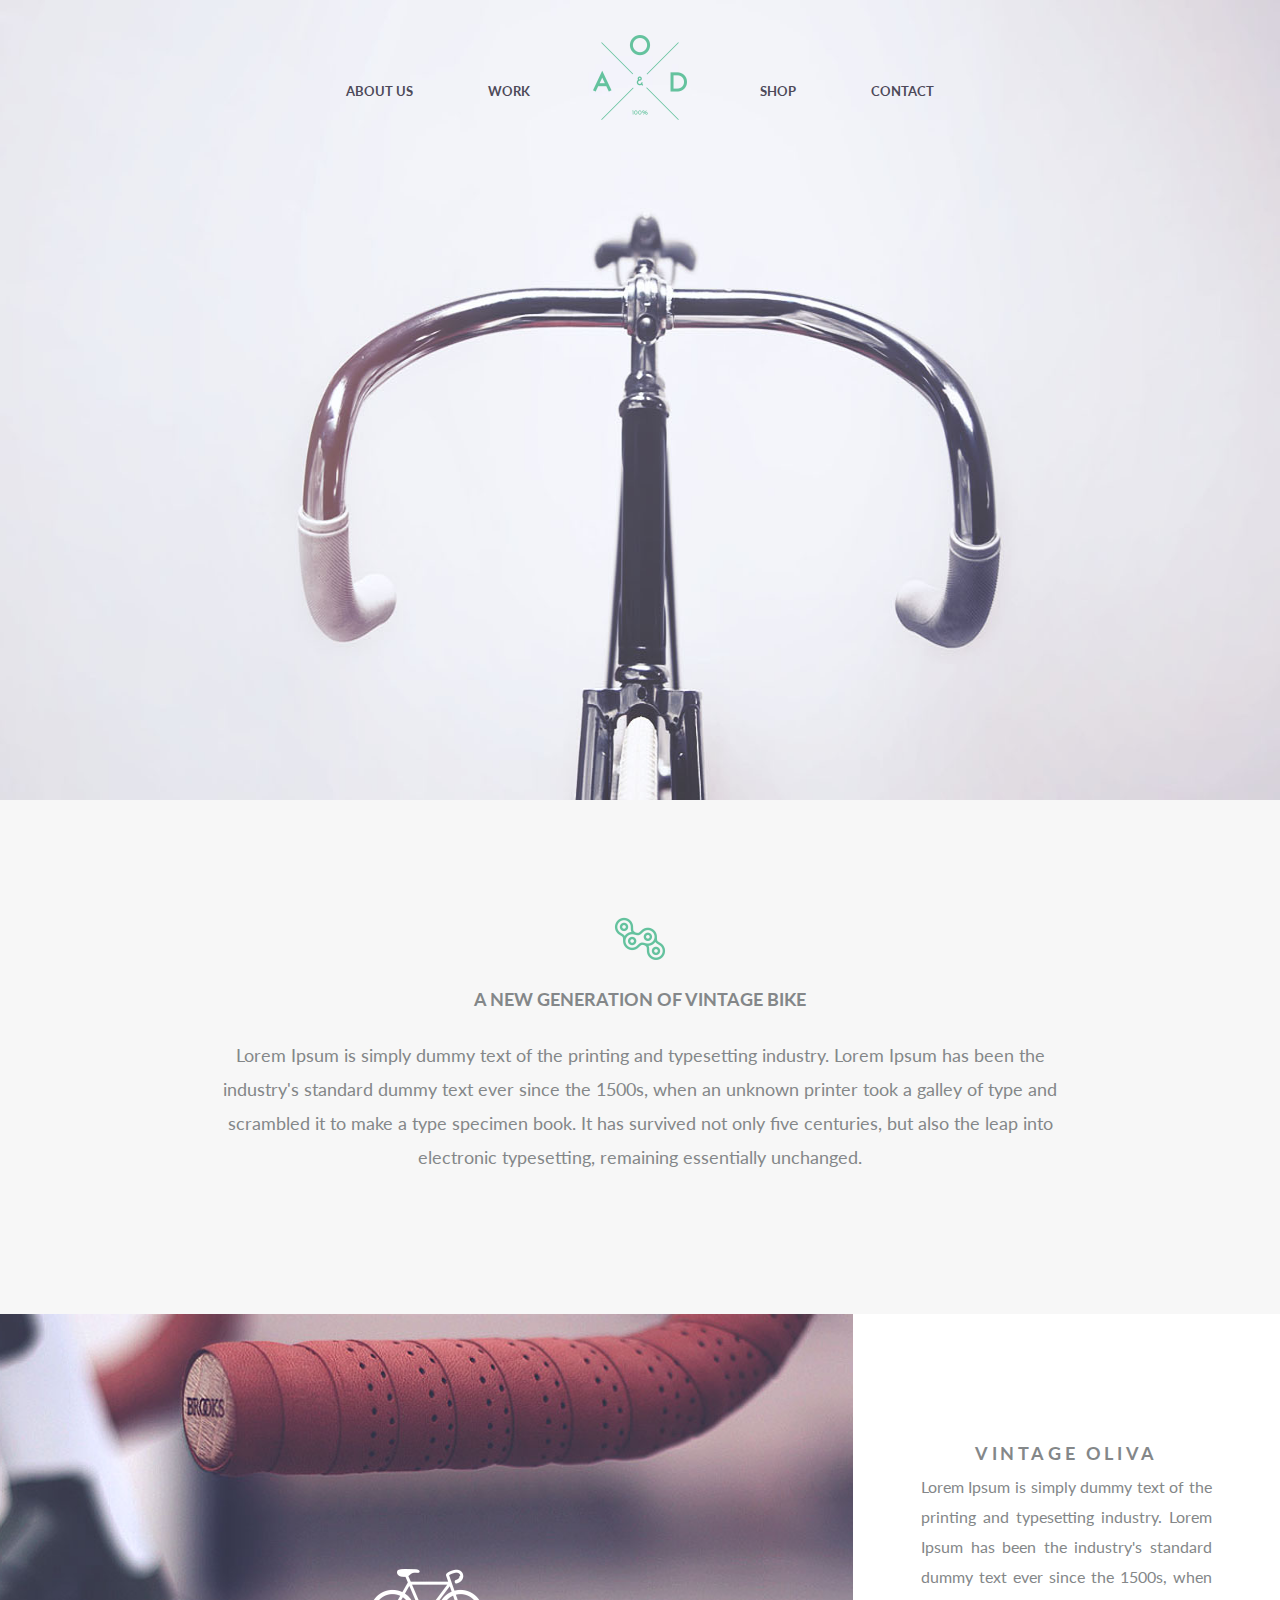
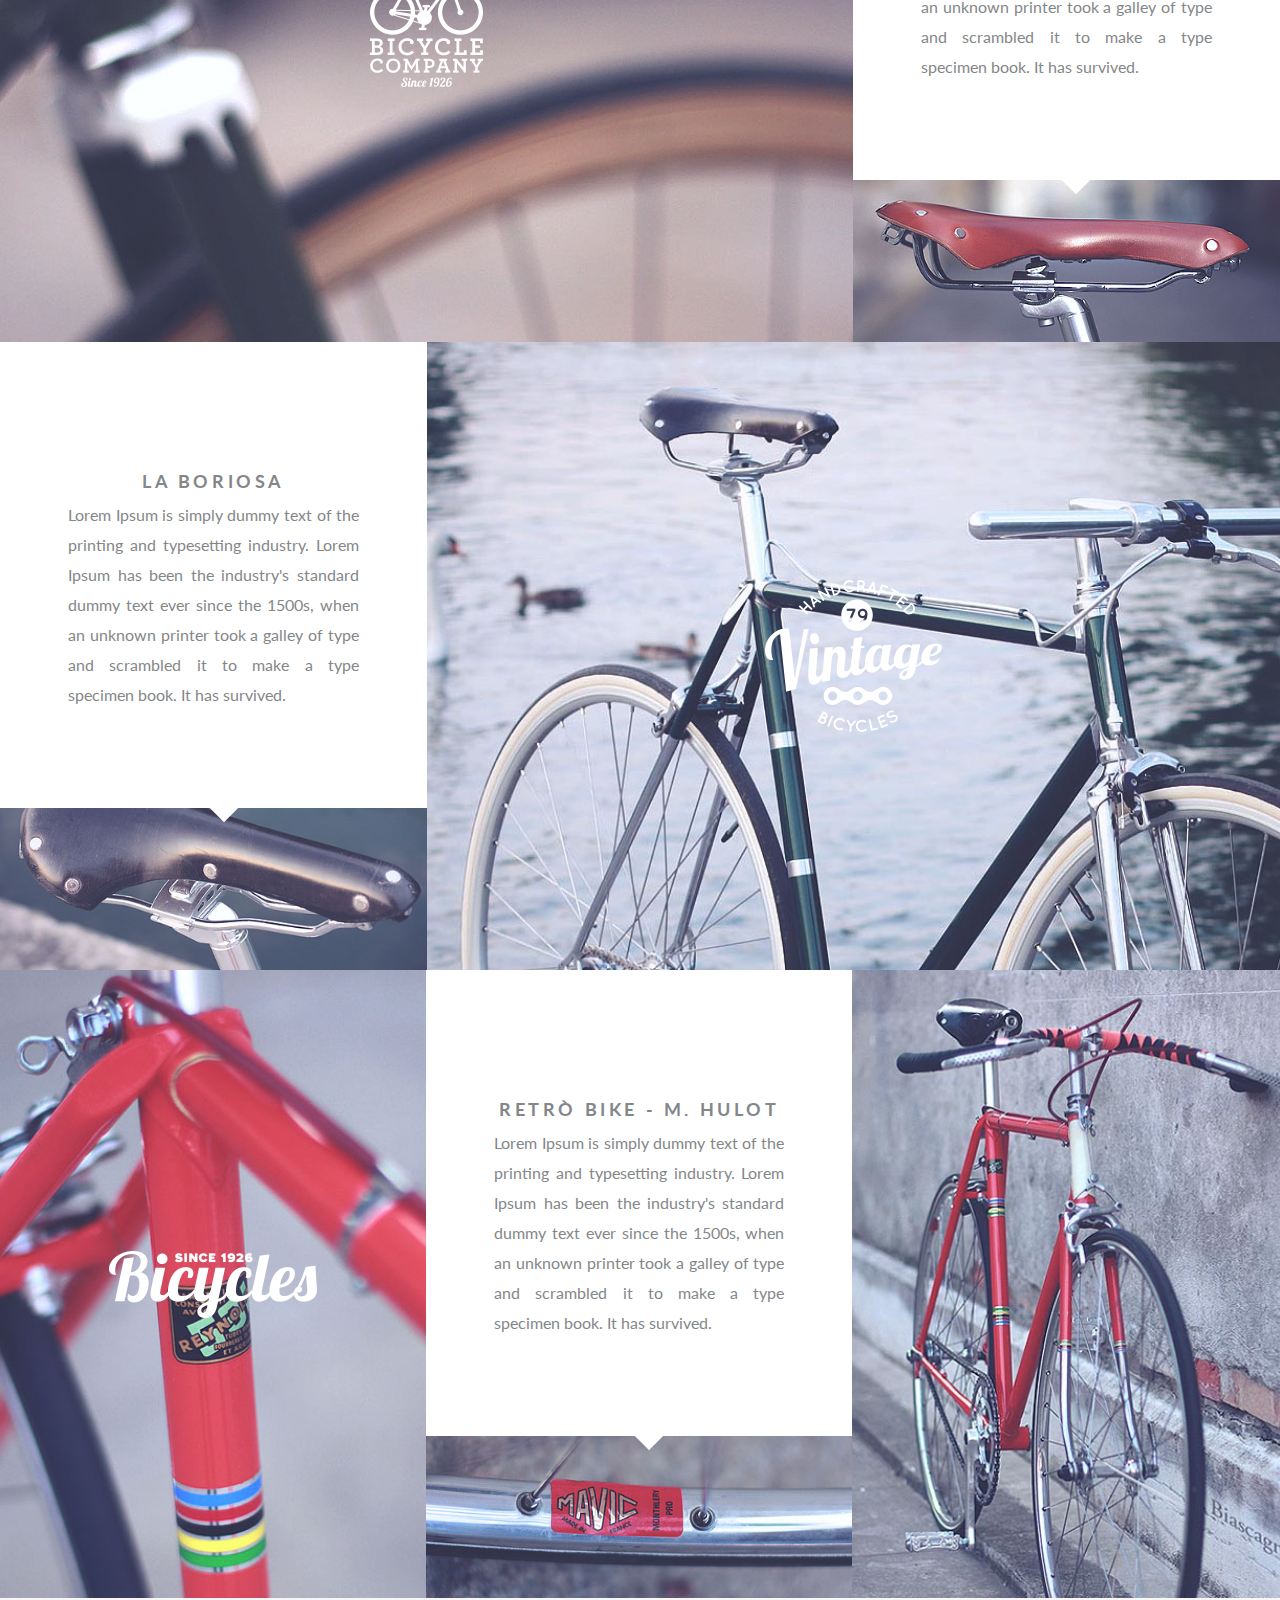
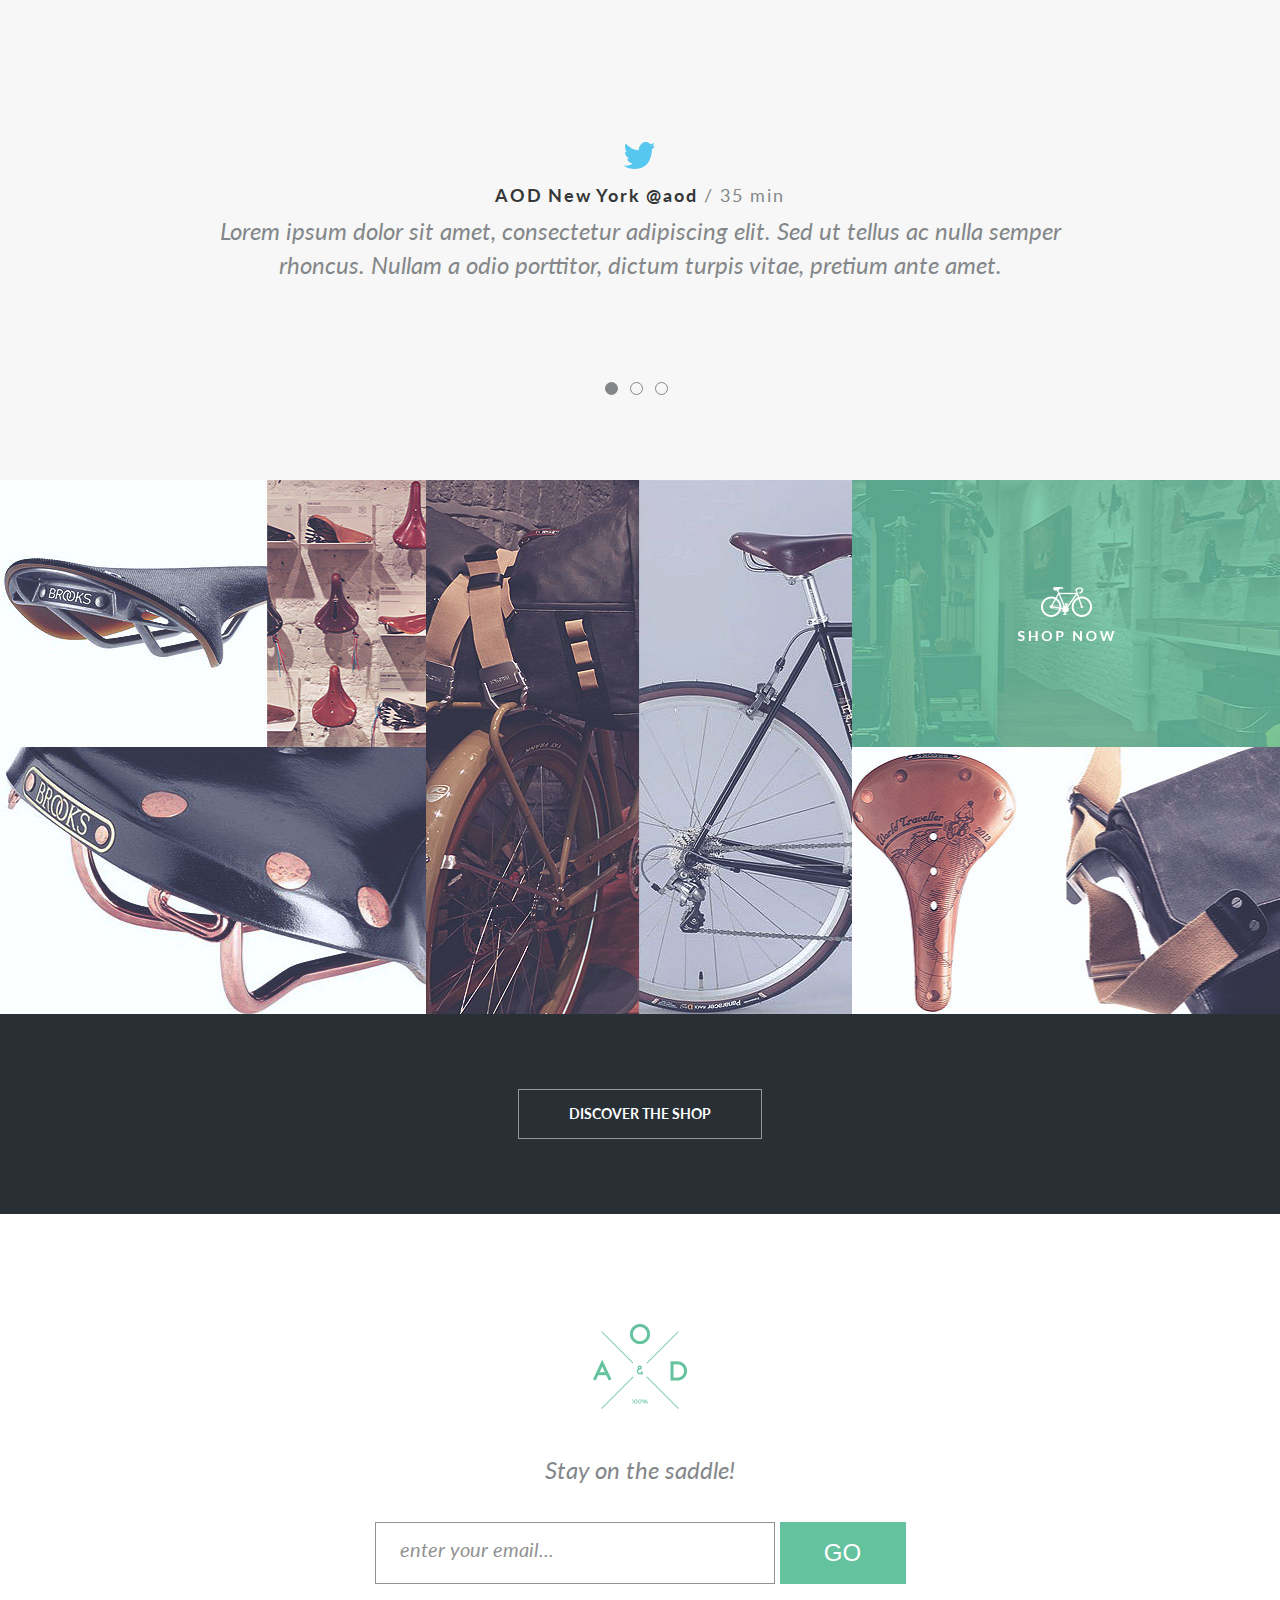
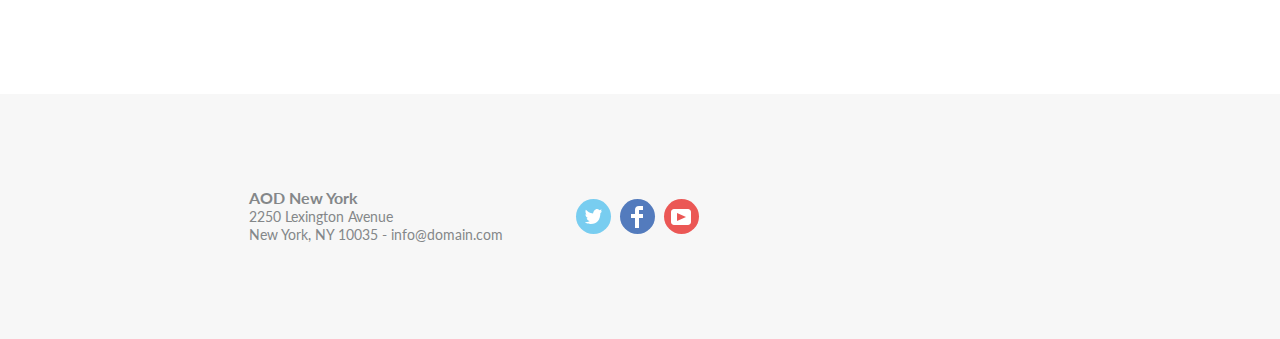
==== index.html @ 8232bae0 "Файлы для сайта" ====
<!DOCTYPE html>
<html lang="ru">
<head>
    <meta charset="UTF-8">
    <title>Bicycle</title>
    <link href="https://fonts.googleapis.com/css?family=Lato:400,400i,700" rel="stylesheet">
    <link href="css/normalize.min.css" rel="stylesheet">
    <link href="css/style.css" rel="stylesheet">
</head>
<body>
   <div class="container">
       <header class="main-header">
           <a class="main-logo">
               <img src="img/logo.png" width="94" height="85" alt="Логотип">
           </a>
           
           <nav class="menu">
               <ul class="main-menu">
                   <li><a href="#">About us</a></li>
                   <li><a href="#">Work</a></li>
                   <li><a href="#">Shop</a></li>
                   <li><a href="hotels.html">Contact</a></li>
               </ul>
           </nav>
       </header>
       
       <main>
           <h1 class="visually-hidden">Велосипеды</h1>
          
           <section class="teaser">
               <h2 class="teaser-title">A new generation of vintage bike</h2>
               
               <p class="teaser-text">
                   Lorem Ipsum is simply dummy text of the printing and typesetting industry. Lorem Ipsum has been the industry's standard dummy text ever since the 1500s, when an unknown printer took a galley of type and scrambled it to make a type specimen book. It has survived not only five centuries, but also the leap into electronic typesetting, remaining essentially unchanged.
               </p>
           </section>
           
           <section class="vintage-oliva">
               <h2 class="visually-hidden">Винтаж олива</h2>
              
               <div class="oliva-main"></div>
               
               <div class="oliva">
                   <div class="oliva-content">
                       <h3 class="oliva-title">Vintage oliva</h3>
                       
                       <p class="oliva-text">
                           Lorem Ipsum is simply dummy text of the printing and typesetting industry. Lorem Ipsum has been the industry's standard dummy text ever since the 1500s, when an unknown printer took a galley of type and scrambled it to make a type specimen book. It has survived.
                       </p>
                   </div>
                   
                   <div class="oliva-photo">
                   </div>
               </div>
           </section>
           
           <section class="la-boriosa">
               <h2 class="visually-hidden">Ла бориоса</h2>
               
               <div class="boriosa">
                   <div class="boriosa-content">
                       <h3 class="boriosa-title">La boriosa</h3>
                       
                       <p class="boriosa-text">
                           Lorem Ipsum is simply dummy text of the printing and typesetting industry. Lorem Ipsum has been the industry's standard dummy text ever since the 1500s, when an unknown printer took a galley of type and scrambled it to make a type specimen book. It has survived.
                       </p>
                   </div>
                   
                   <div class="boriosa-photo">
                   </div>
               </div>
              
               <div class="boriosa-main"></div>
           </section>
           
           <section class="retro-bike">
               <h2 class="visually-hidden">Ретро байк</h2>
               
               <div class="retro-first"></div>
               
               <div class="retro">
                   <div class="retro-content">
                       <h3 class="retro-title">Retrò Bike - M. Hulot</h3>
                       
                       <p class="retro-text">
                           Lorem Ipsum is simply dummy text of the printing and typesetting industry. Lorem Ipsum has been the industry's standard dummy text ever since the 1500s, when an unknown printer took a galley of type and scrambled it to make a type specimen book. It has survived.
                       </p>
                   </div>
                   
                   <div class="retro-photo">
                   </div>
               </div>
              
               <div class="retro-last"></div>
           </section>
           
           <section class="slider">
               <h2 class="visually-hidden">Слайдер</h2>
                   <input class="control control-1" type="radio" name="slide" id="control-1" checked>
                   <input class="control control-2" type="radio" name="slide" id="control-2">
                   <input class="control control-3" type="radio" name="slide" id="control-3">
               
               <div class="slide slide-1">
                   <h2 class="slide-title">AOD New York  @aod <span>/ 35 min</span></h2>

                   <p class="slide-text">
                       Lorem ipsum dolor sit amet, consectetur adipiscing elit. Sed ut tellus ac nulla semper rhoncus. Nullam a odio porttitor, dictum turpis vitae, pretium ante amet.
                   </p>
               </div>
               
               <div class="slide slide-2">
                   <h2 class="slide-title">AOD New York  @aod <span>/ 34 min</span></h2>

                   <p class="slide-text">
                       Lorem ipsum dolor sit amet, consectetur adipiscing elit. Sed ut tellus ac nulla semper rhoncus. Nullam a odio porttitor, dictum turpis vitae, pretium ante amet.
                   </p>
               </div>
               
               <div class="slide slide-3">
                   <h2 class="slide-title">AOD New York  @aod <span>/ 33 min</span></h2>

                   <p class="slide-text">
                       Lorem ipsum dolor sit amet, consectetur adipiscing elit. Sed ut tellus ac nulla semper rhoncus. Nullam a odio porttitor, dictum turpis vitae, pretium ante amet.
                   </p>
               </div>
               
               <div class="slider-controls">
                   <label for="control-1"></label>
                   <label for="control-2"></label>
                   <label for="control-3"></label>
               </div>
           </section>
           
           <section class="photos">
               <h2 class="visually-hidden">Фотки</h2>
               
               <div class="photo-first"></div>
               
               <div class="photo-mid"></div>
              
               <div class="photo-last"></div>
           </section>
           
           <section class="discover">
               <h2 class="visually-hidden">Дискавер шоп</h2>
               
               <a class="button-the-shop">Discover the shop</a>
           </section>
           
           <section class="feedback">
               <a class="feedback-logo">
                   <img src="img/logo.png" width="94" height="85" alt="Логотип">
               </a>
               
               
               <h2 class="feedback-title">Stay on the saddle!</h2>
               
               <form class="feedback-form" method="post" action="">
                   <input type="text" name="email" id="email" required>
                   <label class="label-for-email" for="email">enter your email...</label>
                   
                   <input class="button-go" type="submit" value="GO">
               </form>
           </section>
       </main>
       
       <footer class="main-footer">
           <p class="adress">
               <b>AOD New York</b><br>
               2250 Lexington Avenue<br>
               New York, NY 10035 - info@domain.com
           </p>
           
           <ul class="social-networks">
               <li><a href="https://twitter.com/htmlacademy_ru" class="social-button social-button-tw" target="_blank">
                   <span class="visually-hidden">Твитер</span>

                   <svg xmlns="http://www.w3.org/2000/svg" xmlns:xlink="http://www.w3.org/1999/xlink" width="17" height="15" viewBox="0 0 17 15">
                       <path fill="#FFF" d="M10.95.144c1.685-.496 2.984.27 3.577 1.179.673-.231 1.331-.481 2.011-.708a2.345 2.345 0 0 1-.857 1.768c.685.17 1.304-.491 1.304-.491-.169 1-1.006 1.788-1.563 2.024-.231 6.75-3.175 11.217-10.077 11.082h-.446c-.41 0-4.164-.46-4.898-1.887 2.271.196 3.893-.422 4.693-1.177-.96-.3-2.679-.477-2.979-2.95.349.106.564.228 1.19.119C1.705 8.247.374 7.53.448 5.33c.285.328 1.067.536 1.34.472C1.085 5.561-.182 2.442.894.85c1.818 1.854 3.735 3.606 7.152 3.773C8.254 2.33 9.183.793 10.95.144z"/>
                   </svg>
               </a></li>

               <li><a href="#" class="social-button social-button-fb" target="_blank">
                   <span class="visually-hidden">Фейсбук</span>

                   <svg xmlns="http://www.w3.org/2000/svg" width="12" height="22" viewBox="0 0 12 22">
                       <path fill="#FFF" d="M12 4V0H8a4 4 0 0 0-4 4v4H0v4h4v10h4V12h4V8H8V4h4z"/>
                   </svg>
               </a></li>

               <li><a href="#" class="social-button social-button-yt" target="_blank">
                   <span class="visually-hidden">Ютуб</span>

                   <svg xmlns="http://www.w3.org/2000/svg" xmlns:xlink="http://www.w3.org/1999/xlink" width="20" height="16" viewBox="0 0 20 16">
                       <path fill="#FFF" d="M17 0H3C1.35 0 0 1.35 0 3v10c0 1.65 1.35 3 3 3h14c1.65 0 3-1.35 3-3V3c0-1.65-1.35-3-3-3zM6.027 11.998V4.002L15.014 8l-8.987 3.998z"/>
                   </svg>
               </a></li>
            </ul>
       </footer>
   </div>
   <script src="js/script.js"></script>
</body>
</html>
---- css/style.css ----
body {
    margin: 0;
    padding: 0;
    
    font-family: "Lato", Arial, sans-serif;
    font-size: 16px;
    line-height: 30px;
    color: #848789;
    
    background-color: #282f35;
}

.container {
    min-width: 768px;
    max-width: 1600px;
    
    margin: 0 auto;
}

.visually-hidden {
    position: absolute;
    clip: rect(0 0 0 0);
    width: 1px;
    height: 1px;
    margin: -1px;
    padding: 0;
    border: 0;
}

.hide-text {
    text-indent: 100%;
    white-space: nowrap;
    overflow: hidden;
}

img {
    max-width: 100%;
    height: auto;
}


/*index.html*/

.main-header {
    padding: 75px 5%;
    padding-bottom: 0;
    position: relative;
    min-height: 725px;
    
    background-image: url("../img/header-back.jpg");
    background-repeat: no-repeat;
    background-size: 100% 100%;
}

.main-logo {
    position: absolute;
    top: 35px;
    left: 50%;
    margin-left: -47px;
}

.main-menu {
    display: flex;
    justify-content: center;
    
    margin: 0;
    padding: 0;
    
    list-style: none;
}

.main-menu li {
    margin-right: 75px;
}

.main-menu li:nth-of-type(2) {
    margin-right: 20%;
}

.main-menu li:nth-of-type(4) {
    margin-right: 0;
}

.main-menu a {
    font-size: 13px;
    line-height: 16px;
    font-weight: bold;
    color: #4d4959;
    text-transform: uppercase;
    text-decoration: none;
}

.main-menu a[href]:hover,
.main-menu a[href]:focus {
    color: #64c29e;
}

.main-menu a[href]:active {
    color: rgba(0, 0, 0, 0.3);
}

.main-menu a:not([href]) {
    color: #766357;cursor: pointer;
}

.teaser {
    display: flex;
    flex-direction: column;
    align-items: center;
    position: relative;
    
    padding-top: 190px;
    padding-bottom: 140px;
    
    background-color: #f7f7f7;
}

.teaser::before {
    display: block;
    width: 52px;
    height: 43px;
    content: "";
    position: absolute;
    
    margin: auto;
    top: 117px;
    left: 0;
    right: 0;
    
    background-image: url("../img/teaser-icon.png");
    background-repeat: no-repeat;
}

.teaser-title {
    margin: 0;
    margin-bottom: 30px;
    padding: 0;
    
    font-size: 18px;
    line-height: 18px;
    font-weight: bold;
    text-transform: uppercase;
}

.teaser-text {
    margin: 0;
    padding: 0;
    padding: 0 17%;
    
    font-size: 18px;
    line-height: 34px;
    text-align: center;
}

.vintage-oliva {
    display: flex;
}

.oliva-main {
    width: 66.7%;
    position: relative;
    
    background-image: url("../img/oliva-main.jpg");
    background-position: center;
    background-repeat: no-repeat;
    background-size: cover;
}

.oliva-main::before {
    display: block;
    width: 113px;
    height: 118px;
    content: "";
    position: absolute;
    
    margin: auto;
    top: 0;
    bottom: 0;
    left: 0;
    right: 0;
    
    background-image: url("../img/oliva-icon.png");
    background-repeat: no-repeat;
}

.oliva {
    width: 33.4%;
    display: flex;
    flex-direction: column;
}

.oliva-content {
    display: flex;
    flex-direction: column;
    align-items: center;
    
    padding: 0 68px;
    padding-top: 130px;
    padding-bottom: 98px;
    
    background-color: #ffffff;
}

.oliva-title {
    margin: 0;
    margin-bottom: 10px;
    padding: 0;
    
    font-size: 18px;
    line-height: 18px;
    font-weight: bold;
    letter-spacing: 0.2em;
    text-transform: uppercase;
}

.oliva-text {
    margin: 0;
    padding: 0;
    
    font-size: 16px;
    line-height: 30px;
    text-align: justify;
    text-align-last: left;
}

.oliva-photo {
    min-height: 162px;
    position: relative;
    
    background-image: url("../img/oliva-photo.jpg");
    background-position: center;
    background-repeat: no-repeat;
    background-size: cover;
}

.oliva-photo::before {
    display: block;
    width: 20px;
    height: 20px;
    content: "";
    position: absolute;
    background-color: #ffffff;
    
    top: -10px;
    left: 50%;
    
    transform: rotate(45deg);
}

.la-boriosa {
    display: flex;
}

.boriosa-main {
    width: 66.7%;
    position: relative;
    
    background-image: url("../img/boriosa-main.jpg");
    background-position: center;
    background-repeat: no-repeat;
    background-size: cover;
}

.boriosa-main::before {
    display: block;
    width: 177px;
    height: 152px;
    content: "";
    position: absolute;
    
    margin: auto;
    top: 0;
    bottom: 0;
    left: 0;
    right: 0;
    
    background-image: url("../img/boriosa-icon.png");
    background-repeat: no-repeat;
}

.boriosa {
    width: 33.4%;
    display: flex;
    flex-direction: column;
}

.boriosa-content {
    display: flex;
    flex-direction: column;
    align-items: center;
    
    padding: 0 68px;
    padding-top: 130px;
    padding-bottom: 98px;
    
    background-color: #ffffff;
}

.boriosa-title {
    margin: 0;
    margin-bottom: 10px;
    padding: 0;
    
    font-size: 18px;
    line-height: 18px;
    font-weight: bold;
    letter-spacing: 0.2em;
    text-transform: uppercase;
}

.boriosa-text {
    margin: 0;
    padding: 0;
    
    font-size: 16px;
    line-height: 30px;
    text-align: justify;
    text-align-last: left;
}

.boriosa-photo {
    min-height: 162px;
    position: relative;
    
    background-image: url("../img/boriosa-photo.jpg");
    background-position: center;
    background-repeat: no-repeat;
    background-size: cover;
}

.boriosa-photo::before {
    display: block;
    width: 20px;
    height: 20px;
    content: "";
    position: absolute;
    background-color: #ffffff;
    
    top: -10px;
    left: 50%;
    
    transform: rotate(45deg);
}

.retro-bike {
    display: flex;
}

.retro-first {
    width: 33.4%;
    position: relative;
    
    background-image: url("../img/retro-first.jpg");
    background-position: center;
    background-repeat: no-repeat;
    background-size: cover;
}

.retro-first::before {
    display: block;
    width: 208px;
    height: 67px;
    content: "";
    position: absolute;
    
    margin: auto;
    top: 0;
    bottom: 0;
    left: 0;
    right: 0;
    
    background-image: url("../img/retro-icon.png");
    background-repeat: no-repeat;
}

.retro {
    width: 33.4%;
    display: flex;
    flex-direction: column;
}

.retro-content {
    display: flex;
    flex-direction: column;
    align-items: center;
    
    padding: 0 68px;
    padding-top: 130px;
    padding-bottom: 98px;
    
    background-color: #ffffff;
}

.retro-title {
    margin: 0;
    margin-bottom: 10px;
    padding: 0;
    
    font-size: 18px;
    line-height: 18px;
    font-weight: bold;
    letter-spacing: 0.2em;
    text-transform: uppercase;
}

.retro-text {
    margin: 0;
    padding: 0;
    
    font-size: 16px;
    line-height: 30px;
    text-align: justify;
    text-align-last: left;
}

.retro-photo {
    min-height: 162px;
    position: relative;
    
    background-image: url("../img/retro-photo.jpg");
    background-position: center;
    background-repeat: no-repeat;
    background-size: cover;
}

.retro-photo::before {
    display: block;
    width: 20px;
    height: 20px;
    content: "";
    position: absolute;
    background-color: #ffffff;
    
    top: -10px;
    left: 50%;
    
    transform: rotate(45deg);
}

.retro-last {
    width: 33.5%;
    
    background-image: url("../img/retro-last.jpg");
    background-position: center;
    background-repeat: no-repeat;
    background-size: cover;
}

.slider {
    display: flex;
    flex-direction: column;
    align-items: center;
    position: relative;
    
    padding: 0 17%;
    padding-top: 188px;
    padding-bottom: 68px;
    
    background-color: #f7f7f7;
}

.slide {
    display: flex;
    flex-direction: column;
    align-items: center;
    position: relative;
    
    margin-bottom: 100px;
}

.slide::before {
    display: block;
    content: "";
    position: absolute;
    
    margin: auto;
    left: 0;
    right: 0;
    
    background-repeat: no-repeat;
    background-size: contain;
}

.slide-title {
    margin: 0;
    margin-bottom: 10px;
    padding: 0;
    
    font-size: 18px;
    line-height: 18px;
    font-weight: bold;
    letter-spacing: 0.1em;
    color: #353738;
}

.slide-title span {
    font-weight: normal;
    color: #848789;
}

.slide-text {
    margin: 0;
    padding: 0;
    
    font-size: 24px;
    line-height: 34px;
    font-style: italic;
    font-weight: normal;
    text-align: center;
}

.slider-controls label {
    display: inline-block;
    width: 11px;
    height: 11px;
    margin-right: 8px;
    vertical-align: top;
    background-color: transparent;
    border: 1px solid #848789;
    border-radius: 50%;
    cursor: pointer;
}

.control-1:checked ~ .slider-controls label[for="control-1"],
.control-2:checked ~ .slider-controls label[for="control-2"],
.control-3:checked ~ .slider-controls label[for="control-3"] {
    background-color: #848789;
}

@keyframes off-slide{
    0% {
        transform: scale(1);
    }
    
    100% {
        transform: scale(0);
        display: none;
    }
}

.slide-1 {
    animation-name: off-slide;
    animation-duration: 1s;
    display: none;
}

.slide-1::before {
    top: -44px;
    width: 32px;
    height: 27px;
    background-image: url("../img/twitter.svg");
}

.slide-2 {
    animation-name: off-slide;
    animation-duration: 1s;
    display: none;
}

.slide-2::before {
    top: -64px;
    width: 22px;
    height: 42px;
    background-image: url("../img/fb-icon.svg");
}

.slide-3 {
    animation-name: off-slide;
    animation-duration: 1s;
    display: none;
}

.slide-3::before {
    top: -50px;
    width: 40px;
    height: 30px;
    background-image: url("../img/youtube.svg");
}

.control {
    display: none;
}

@keyframes show-slide{
    0% {
        transform: scale(0);
    }
    
    100% {
        transform: scale(1);
    }
}

.control-1:checked ~ .slide-1 {
    animation-name: show-slide;
    animation-duration: 1s;
    display: flex;
}

.control-2:checked ~ .slide-2 {
    animation-name: show-slide;
    animation-duration: 1s;
    display: flex;
}

.control-3:checked ~ .slide-3 {
    animation-name: show-slide;
    animation-duration: 1s;
    display: flex;
}

.photos {
    display: flex;
    min-height: 534px;
}

.photo-first {
    width: 33.3%;
    
    background-image: url("../img/photo-first.jpg");
    background-repeat: no-repeat;
    background-size: cover;
}

.photo-mid {
    width: 33.3%;
    
    background-image: url("../img/photo-mid.jpg");
    background-position: center;
    background-repeat: no-repeat;
    background-size: cover;
}

.photo-last {
    width: 33.5%;
    position: relative;
    
    background-image: url("../img/photo-last.jpg");
    background-position: center;
    background-repeat: no-repeat;
    background-size: cover;
}

.photo-last::before {
    display: block;
    width: 98px;
    height: 54px;
    content: "";
    position: absolute;
    
    margin: auto;
    top: 107px;
    left: 0;
    right: 0;
    
    background-image: url("../img/photos-icon.png");
    background-repeat: no-repeat;
}

.discover {
    display: flex;
    justify-content: center;
    padding: 75px 0;
}

.button-the-shop {
    display: block;
    padding: 17px 50px;
    
    font-size: 14px;
    line-height: 14px;
    font-weight: bold;
    letter-spacing: 0.2;
    color: #ffffff;
    text-align: center;
    text-transform: uppercase;
    
    text-decoration: none;
    
    border: 1px solid rgba(255, 255, 255, 0.5);
    cursor: pointer;
}

.button-the-shop:hover {
    background-color: rgba(255, 255, 255, 0.3);
}

.button-the-shop:active {
    color: #64c29e;
}

.feedback {
    display: flex;
    flex-direction: column;
    align-items: center;
    
    padding: 110px 0; 
    background-color: #ffffff;
}

.feedback-logo {
    margin-bottom: 35px;
    cursor: pointer;
}

.feedback-title {
    margin: 0;
    margin-bottom: 35px;
    padding: 0;
    
    font-size: 24px;
    line-height: 34px;
    font-style: italic;
    font-weight: normal;
    color: #848789;
}

.feedback-form {
    display: flex;
    position: relative;
}

.feedback-form input[type="text"] {
    box-sizing: border-box;
    width: 400px;
    margin-right: 5px;
    padding: 21px 25px;
    
    border: 1px solid #929292;
}

.label-for-email {
    position: absolute;
    left: 25px;
    top: 50%;
    margin-top: -16px;
    
    font-size: 20px;
    line-height: 24px;
    font-style: italic;
    color: #929292;
}

.feedback-form input[type="text"]:focus + label {
    top: -10px;
}

.feedback-form input[type="text"]:valid + label {
    top: -10px;
}

.button-go {
    min-width: 126px;
    border: none;
    
    font-size: 24px;
    line-height: 24px;
    color: #ffffff;
    background-color: #64c29e;
    
    cursor: pointer;
}

.main-footer {
    display: flex;
    align-items: center;
    padding: 95px 249px;
    
    background-color: #f7f7f7;
}

.adress {
    margin: 0;
    padding: 0;
    width: 33.3%;
    
    font-size: 14px;
    line-height: 18px;
    color: #848789;
}

.adress b {
    font-size: 16px;
}

.social-networks {
    margin: 0;
    padding: 0;
    list-style: none;
    width: 33.3%;
    
    text-align: center;
}

.social-networks li {
    display: inline-block;
    vertical-align: middle;
    
    margin-right: 5px;
}

.social-button {
    position: relative;
    display: block;
    width: 35px;
    height: 35px;
    
    border-radius: 50%;
}

.social-button:hover {
    opacity: 0.8;
}

.social-button-tw {
    background-color: #78cdf0;
}

.social-button-fb {
    background-color: #537bbd;
}

.social-button-yt {
    background-color: #eb5755;
}

.social-button svg {
    position: absolute;
    margin: auto;
    left: 0;
    top: 0;
    right: 0;
    bottom: 0;
}

.social-button:active > svg {
    opacity: 0.3;
}
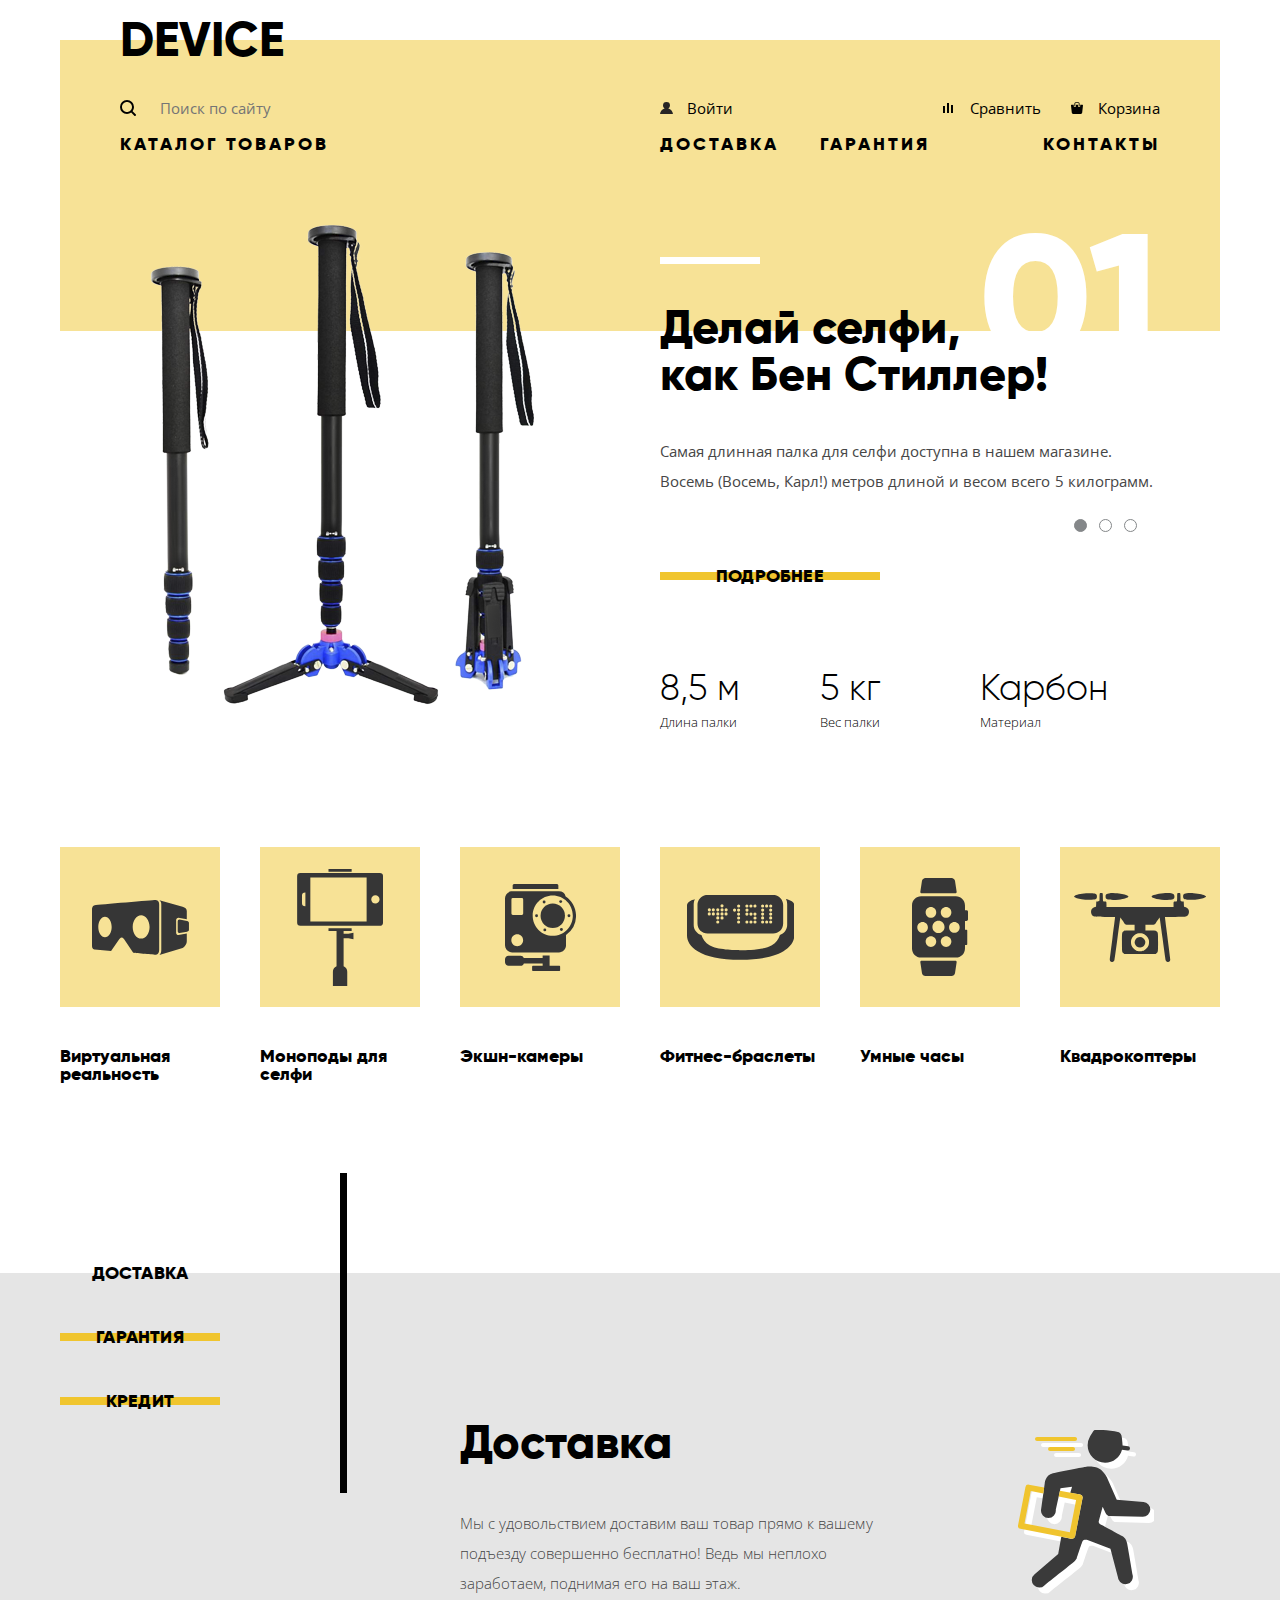
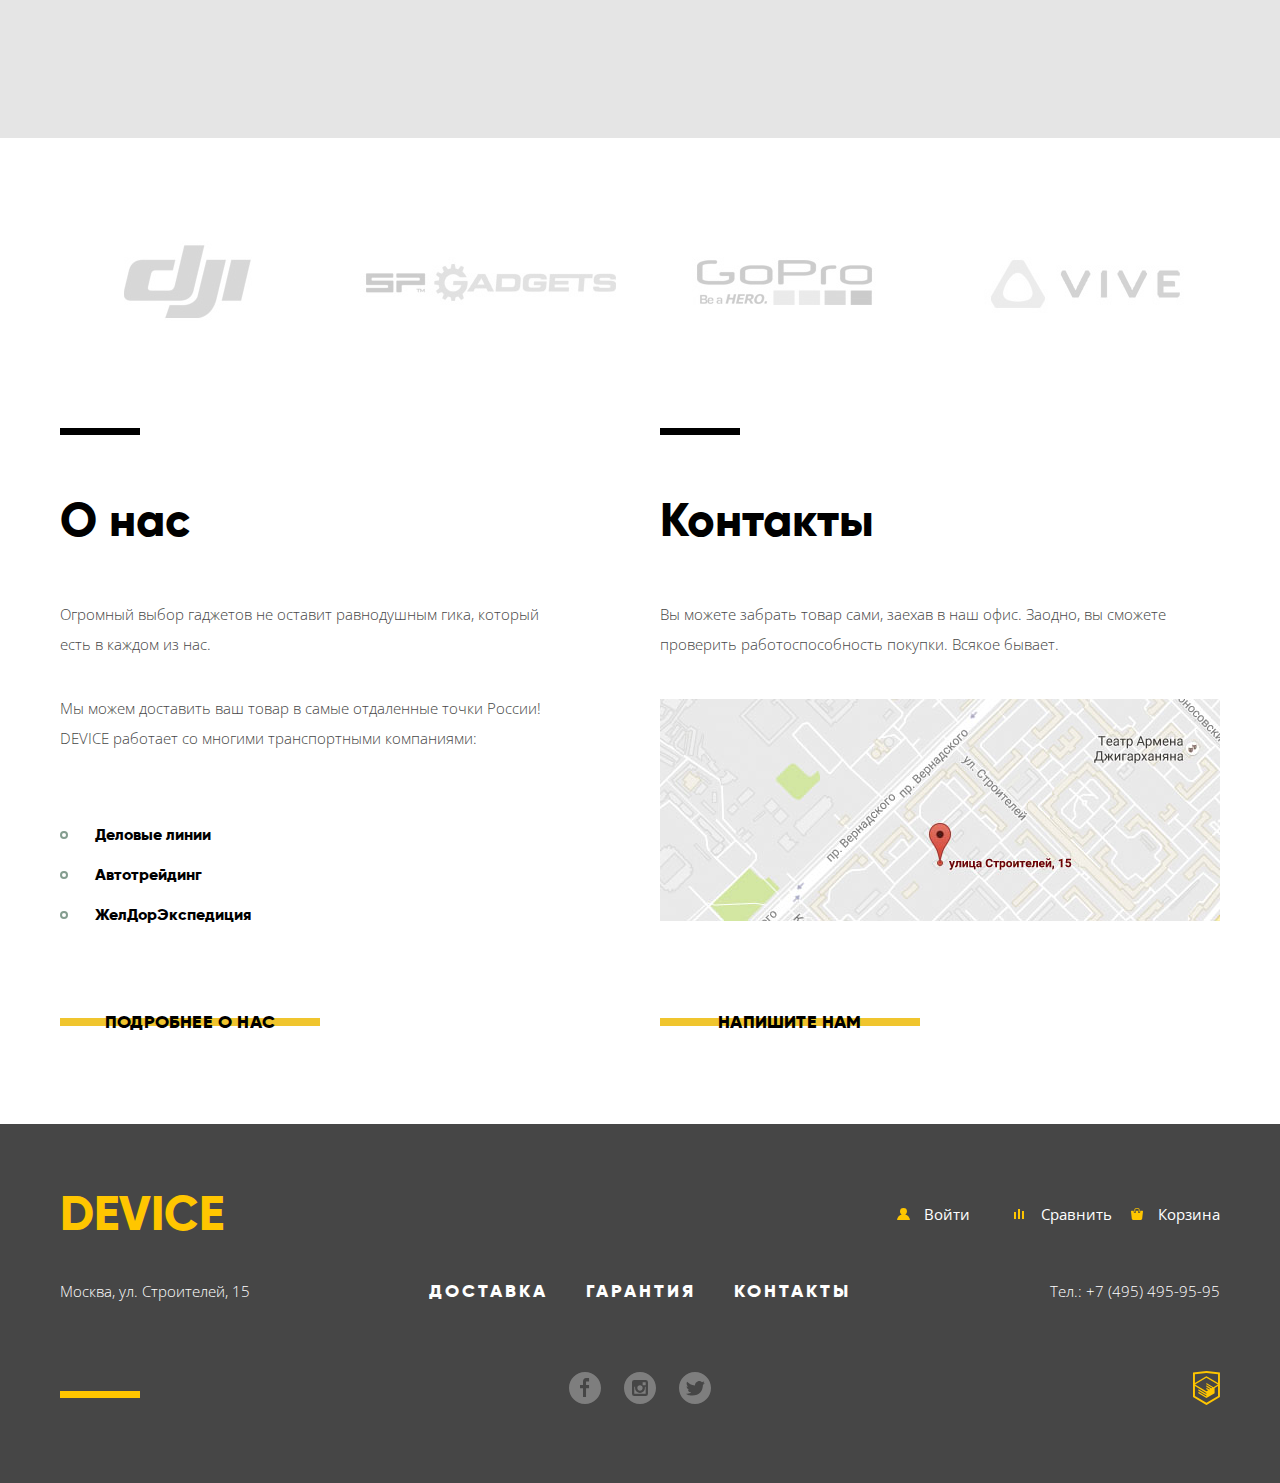
==== commit c25562ee: "Девайс - первая страница" ====
--- a/index.html
+++ b/index.html
@@ -2,8 +2,8 @@
 <html lang="ru">
 <head>
     <meta charset="UTF-8">
-    <title>Bicycle</title>
-    <link href="https://fonts.googleapis.com/css?family=Lato:400,400i,700" rel="stylesheet">
+    <title>Device</title>
+    <link href="https://fonts.googleapis.com/css?family=Open+Sans:300,400&amp;subset=cyrillic" rel="stylesheet">
     <link href="css/normalize.min.css" rel="stylesheet">
     <link href="css/style.css" rel="stylesheet">
 </head>
@@ -11,193 +11,332 @@
    <div class="container">
        <header class="main-header">
            <a class="main-logo">
-               <img src="img/logo.png" width="94" height="85" alt="Логотип">
+               Device
            </a>
            
+           <div class="header-navigation">
+               <input class="search" type="search" placeholder="Поиск по сайту">
+               
+               <a href="#" class="entrance">Войти</a>
+               
+               <a href="#" class="comparison">Сравнить</a>
+               
+               <a href="#" class="basket">Корзина</a>
+           </div>
+              
            <nav class="menu">
                <ul class="main-menu">
-                   <li><a href="#">About us</a></li>
-                   <li><a href="#">Work</a></li>
-                   <li><a href="#">Shop</a></li>
-                   <li><a href="hotels.html">Contact</a></li>
+                   <li class="menu-item"><a href="#">Каталог товаров</a>
+                       <ul class="sub-menu">
+                           <li class="sub-item first-column"><a href="">Виртуальная реальность</a></li>
+                           <li class="sub-item mid-column"><a href="">Фитнес-браслеты</a></li>
+                           <li class="sub-item last-column"><a href="">Квадрокоптеры</a></li>
+                           <li class="sub-item first-column"><a href="">Моноподы для селфи</a></li>
+                           <li class="sub-item mid-column"><a href="">Умные часы</a></li>
+                           <li class="sub-item first-column"><a href="">Экшн-камеры</a></li>
+                       </ul>
+                   </li>
+                   <li class="menu-item"><a href="#">Доставка</a></li>
+                   <li class="menu-item"><a href="#">Гарантия</a></li>
+                   <li class="menu-item"><a href="#">Контакты</a></li>
                </ul>
            </nav>
        </header>
+    </div>
        
        <main>
-           <h1 class="visually-hidden">Велосипеды</h1>
+           <div class="container">
+           <h1 class="visually-hidden">Магазин девайс</h1>
+           
+           <section class="main-slider">
+               <h2 class="visually-hidden">Главный cлайдер</h2>
+               <input class="visually-hidden product-1" type="radio" id="product-1" name="toggle" checked>
+               <input class="visually-hidden product-2" type="radio" id="product-2" name="toggle">
+               <input class="visually-hidden product-3" type="radio" id="product-3" name="toggle">
+               
+                <div class="slider-controls">
+                    <label for="product-1" tabindex="0"></label>
+                    <label for="product-2" tabindex="0"></label>
+                    <label for="product-3" tabindex="0"></label>
+                </div>
+
+                <ul class="slider-list">
+                    <li class="slider-item slider-item-1">
+                        <h3 class="slide-title">Делай селфи,<br>как Бен Стиллер!</h3>
+
+                        <p class="slide-text">
+                            Самая длинная палка для селфи доступна в нашем магазине.
+                            Восемь (Восемь, Карл!) метров длиной и весом всего 5 килограмм.
+                        </p>
+
+                        <a class="slide-button" href="#">Подробнее</a>
+
+                        <ul class="slide-features">
+                            <li class="slide-feature">
+                                <span>8,5 м</span>
+
+                                <h4>Длина палки</h4>
+                            </li>
+
+                            <li class="slide-feature">
+                                <span>5 кг</span>
+
+                                <h4>Вес палки</h4>
+                            </li>
+
+                            <li class="slide-feature">
+                                <span>Карбон</span>
+
+                                <h4>Материал</h4>
+                            </li>
+                        </ul>
+                    </li>
+
+                    <li class="slider-item slider-item-2">
+                        <h3 class="slide-title">Худеем<br>правильно!</h3>
+
+                        <p class="slide-text">
+                            Мотивирующие фитнес-браслеты помогут найти в себе силы не пропускать занятия и соблюдать диету.
+                        </p>
+
+                        <a class="slide-button" href="#">Подробнее</a>
+
+                        <ul class="slide-features">
+                            <li class="slide-feature">
+                                <span>48 часов</span>
+
+                                <h4>без подзарядки</h4>
+                            </li>
+                        </ul>
+                    </li>
+
+                    <li class="slider-item slider-item-3">
+                        <h3 class="slide-title">Порхает как бабочка, жалит как пчела!</h3>
+
+                        <p class="slide-text">
+                            Этот обычный, на первый взгляд, квадрокоптер оснащен 
+                            мощным лазером, замаскированным под стандартную камеру.
+                        </p>
+
+                        <a class="slide-button" href="#">Подробнее</a>
+
+                        <ul class="slide-features">
+                            <li class="slide-feature">
+                                <span>800 м</span>
+
+                                <h4>Дальность полета</h4>
+                            </li>
+
+                            <li class="slide-feature">
+                                <span>50 м</span>
+
+                                <h4>Радиус поражения</h4>
+                            </li>
+                        </ul>
+                    </li>
+                </ul>
+           </section>
+           
+           <section class="popular">
+               <h2 class="visually-hidden">Популярные продукты</h2>
+               
+               <ul class="popular-list">
+                   <li class="product-popular">Виртуальная реальность</li>
+                   <li class="product-popular">Моноподы для селфи</li>
+                   <li class="product-popular">Экшн-камеры</li>
+                   <li class="product-popular">Фитнес-браслеты</li>
+                   <li class="product-popular">Умные часы</li>
+                   <li class="product-popular">Квадрокоптеры</li>
+               </ul>
+           </section>
+           </div>
+           
+           <section class="service">
+               <div class="container">
+               <h2 class="visually-hidden">Услуги</h2>
+               
+               <input class="visually-hidden service-1" type="radio" id="service-1" name="slider" checked>
+               <input class="visually-hidden service-2" type="radio" id="service-2" name="slider">
+               <input class="visually-hidden service-3" type="radio" id="service-3" name="slider">
+               
+                <div class="service-controls">
+                    <label for="service-1" tabindex="0">Доставка</label>
+                    <label for="service-2" tabindex="0">Гарантия</label>
+                    <label for="service-3" tabindex="0">Кредит</label>
+                </div>
+                
+                <ul class="services-list">
+                    <li class="service-item service-item-1">
+                        <h3 class="service-title">Доставка</h3>
+                        
+                        <p class="service-text">
+                            Мы с удовольствием доставим ваш товар прямо к вашему
+                            подъезду совершенно бесплатно! Ведь мы неплохо
+                            заработаем, поднимая его на ваш этаж.
+                        </p>
+                    </li>
+                    
+                    <li class="service-item service-item-2">
+                        <h3 class="service-title">Гарантия</h3>
+                        
+                        <p class="service-text">
+                            Если из-за возгорания купленного у нас товара у вас сгорит дом — не переживайте, мы выдадим вам новый.
+                            Товар, не дом, конечно же.
+                        </p>
+                    </li>
+                    
+                    <li 
+                       class="service-item service-item-3">
+                        <h3 class="service-title">Кредит</h3>
+                        
+                        <p class="service-text">
+                            Залезть в долговую яму стало проще! Кредитные
+                            консультанты подберут для вас наиболее выгодные 
+                            условия кредита. Выгодные для нашего банка, разумеется.
+                        </p>
+                    </li>
+                </ul>
+               </div>
+           </section>
+           
+           <div class="container">
+           <section class="sponsors">
+               <ul class="sponsors-list">
+                   <li class="sponsor sponsor-1 hide-text">
+                       dji
+                   </li>
+                   
+                   <li class="sponsor sponsor-2 hide-text">
+                       SP Gadgets
+                   </li>
+                   
+                   <li class="sponsor sponsor-3 hide-text">
+                       GoPro
+                   </li>
+                   
+                   <li class="sponsor sponsor-4 hide-text">
+                       Vive
+                   </li>
+               </ul>
+           </section>
+           
+           <section class="info">
+               <h2 class="visually-hidden">Информация о нас</h2>
+               
+               <div class="about-us">
+                   <h3 class="about-us-title">О нас</h3>
+                   
+                   <p class="about-us-text">
+                       Огромный выбор гаджетов не оставит равнодушным гика,
+                       который есть в каждом из нас.
+                   </p>
+                   
+                   <p class="about-us-text">
+                       Мы можем доставить ваш товар в самые отдаленные точки России!
+                       DEVICE работает со многими транспортными компаниями:
+                   </p>
+                   
+                   <ul class="partners">
+                       <li class="partner">Деловые линии</li>
+                       <li class="partner">Автотрейдинг</li>
+                       <li class="partner">ЖелДорЭкспедиция</li>
+                   </ul>
+                   
+                   <a href="#" class="about-us-button">Подробнее о нас</a>
+               </div>
+               
+               <div class="contacts">
+                   <h3 class="contacts-title">Контакты</h3>
+                   
+                   <p class="contacts-text">
+                       Вы можете забрать товар сами, заехав в наш офис.
+                       Заодно, вы сможете проверить работоспособность покупки. Всякое бывает.
+                   </p>
+                   
+                   <div class="contacts-map">
+                       <img src="img/map.jpg" width="560" height="222" alt="карта">
+                   </div>
+                   
+                   <a href="#" class="contacts-button">Напишите нам</a>
+               </div>
+           </section>
           
-           <section class="teaser">
-               <h2 class="teaser-title">A new generation of vintage bike</h2>
-               
-               <p class="teaser-text">
-                   Lorem Ipsum is simply dummy text of the printing and typesetting industry. Lorem Ipsum has been the industry's standard dummy text ever since the 1500s, when an unknown printer took a galley of type and scrambled it to make a type specimen book. It has survived not only five centuries, but also the leap into electronic typesetting, remaining essentially unchanged.
-               </p>
-           </section>
-           
-           <section class="vintage-oliva">
-               <h2 class="visually-hidden">Винтаж олива</h2>
-              
-               <div class="oliva-main"></div>
-               
-               <div class="oliva">
-                   <div class="oliva-content">
-                       <h3 class="oliva-title">Vintage oliva</h3>
-                       
-                       <p class="oliva-text">
-                           Lorem Ipsum is simply dummy text of the printing and typesetting industry. Lorem Ipsum has been the industry's standard dummy text ever since the 1500s, when an unknown printer took a galley of type and scrambled it to make a type specimen book. It has survived.
-                       </p>
-                   </div>
-                   
-                   <div class="oliva-photo">
-                   </div>
-               </div>
-           </section>
-           
-           <section class="la-boriosa">
-               <h2 class="visually-hidden">Ла бориоса</h2>
-               
-               <div class="boriosa">
-                   <div class="boriosa-content">
-                       <h3 class="boriosa-title">La boriosa</h3>
-                       
-                       <p class="boriosa-text">
-                           Lorem Ipsum is simply dummy text of the printing and typesetting industry. Lorem Ipsum has been the industry's standard dummy text ever since the 1500s, when an unknown printer took a galley of type and scrambled it to make a type specimen book. It has survived.
-                       </p>
-                   </div>
-                   
-                   <div class="boriosa-photo">
-                   </div>
-               </div>
-              
-               <div class="boriosa-main"></div>
-           </section>
-           
-           <section class="retro-bike">
-               <h2 class="visually-hidden">Ретро байк</h2>
-               
-               <div class="retro-first"></div>
-               
-               <div class="retro">
-                   <div class="retro-content">
-                       <h3 class="retro-title">Retrò Bike - M. Hulot</h3>
-                       
-                       <p class="retro-text">
-                           Lorem Ipsum is simply dummy text of the printing and typesetting industry. Lorem Ipsum has been the industry's standard dummy text ever since the 1500s, when an unknown printer took a galley of type and scrambled it to make a type specimen book. It has survived.
-                       </p>
-                   </div>
-                   
-                   <div class="retro-photo">
-                   </div>
-               </div>
-              
-               <div class="retro-last"></div>
-           </section>
-           
-           <section class="slider">
-               <h2 class="visually-hidden">Слайдер</h2>
-                   <input class="control control-1" type="radio" name="slide" id="control-1" checked>
-                   <input class="control control-2" type="radio" name="slide" id="control-2">
-                   <input class="control control-3" type="radio" name="slide" id="control-3">
-               
-               <div class="slide slide-1">
-                   <h2 class="slide-title">AOD New York  @aod <span>/ 35 min</span></h2>
-
-                   <p class="slide-text">
-                       Lorem ipsum dolor sit amet, consectetur adipiscing elit. Sed ut tellus ac nulla semper rhoncus. Nullam a odio porttitor, dictum turpis vitae, pretium ante amet.
-                   </p>
-               </div>
-               
-               <div class="slide slide-2">
-                   <h2 class="slide-title">AOD New York  @aod <span>/ 34 min</span></h2>
-
-                   <p class="slide-text">
-                       Lorem ipsum dolor sit amet, consectetur adipiscing elit. Sed ut tellus ac nulla semper rhoncus. Nullam a odio porttitor, dictum turpis vitae, pretium ante amet.
-                   </p>
-               </div>
-               
-               <div class="slide slide-3">
-                   <h2 class="slide-title">AOD New York  @aod <span>/ 33 min</span></h2>
-
-                   <p class="slide-text">
-                       Lorem ipsum dolor sit amet, consectetur adipiscing elit. Sed ut tellus ac nulla semper rhoncus. Nullam a odio porttitor, dictum turpis vitae, pretium ante amet.
-                   </p>
-               </div>
-               
-               <div class="slider-controls">
-                   <label for="control-1"></label>
-                   <label for="control-2"></label>
-                   <label for="control-3"></label>
-               </div>
-           </section>
-           
-           <section class="photos">
-               <h2 class="visually-hidden">Фотки</h2>
-               
-               <div class="photo-first"></div>
-               
-               <div class="photo-mid"></div>
-              
-               <div class="photo-last"></div>
-           </section>
-           
-           <section class="discover">
-               <h2 class="visually-hidden">Дискавер шоп</h2>
-               
-               <a class="button-the-shop">Discover the shop</a>
-           </section>
-           
-           <section class="feedback">
-               <a class="feedback-logo">
-                   <img src="img/logo.png" width="94" height="85" alt="Логотип">
-               </a>
-               
-               
-               <h2 class="feedback-title">Stay on the saddle!</h2>
-               
-               <form class="feedback-form" method="post" action="">
-                   <input type="text" name="email" id="email" required>
-                   <label class="label-for-email" for="email">enter your email...</label>
-                   
-                   <input class="button-go" type="submit" value="GO">
-               </form>
-           </section>
+           </div>
        </main>
        
        <footer class="main-footer">
-           <p class="adress">
-               <b>AOD New York</b><br>
-               2250 Lexington Avenue<br>
-               New York, NY 10035 - info@domain.com
-           </p>
-           
-           <ul class="social-networks">
-               <li><a href="https://twitter.com/htmlacademy_ru" class="social-button social-button-tw" target="_blank">
-                   <span class="visually-hidden">Твитер</span>
-
-                   <svg xmlns="http://www.w3.org/2000/svg" xmlns:xlink="http://www.w3.org/1999/xlink" width="17" height="15" viewBox="0 0 17 15">
-                       <path fill="#FFF" d="M10.95.144c1.685-.496 2.984.27 3.577 1.179.673-.231 1.331-.481 2.011-.708a2.345 2.345 0 0 1-.857 1.768c.685.17 1.304-.491 1.304-.491-.169 1-1.006 1.788-1.563 2.024-.231 6.75-3.175 11.217-10.077 11.082h-.446c-.41 0-4.164-.46-4.898-1.887 2.271.196 3.893-.422 4.693-1.177-.96-.3-2.679-.477-2.979-2.95.349.106.564.228 1.19.119C1.705 8.247.374 7.53.448 5.33c.285.328 1.067.536 1.34.472C1.085 5.561-.182 2.442.894.85c1.818 1.854 3.735 3.606 7.152 3.773C8.254 2.33 9.183.793 10.95.144z"/>
-                   </svg>
-               </a></li>
-
-               <li><a href="#" class="social-button social-button-fb" target="_blank">
-                   <span class="visually-hidden">Фейсбук</span>
-
-                   <svg xmlns="http://www.w3.org/2000/svg" width="12" height="22" viewBox="0 0 12 22">
-                       <path fill="#FFF" d="M12 4V0H8a4 4 0 0 0-4 4v4H0v4h4v10h4V12h4V8H8V4h4z"/>
-                   </svg>
-               </a></li>
-
-               <li><a href="#" class="social-button social-button-yt" target="_blank">
-                   <span class="visually-hidden">Ютуб</span>
-
-                   <svg xmlns="http://www.w3.org/2000/svg" xmlns:xlink="http://www.w3.org/1999/xlink" width="20" height="16" viewBox="0 0 20 16">
-                       <path fill="#FFF" d="M17 0H3C1.35 0 0 1.35 0 3v10c0 1.65 1.35 3 3 3h14c1.65 0 3-1.35 3-3V3c0-1.65-1.35-3-3-3zM6.027 11.998V4.002L15.014 8l-8.987 3.998z"/>
-                   </svg>
-               </a></li>
-            </ul>
+           <div class="container">
+           <section class="footer-navigation">
+               <h2 class="visually-hidden">Навигация в подвале</h2>
+               
+               <a href="#" class="footer-logo">Device</a>
+               
+               <a href="#" class="footer-entrance">Войти</a>
+               
+               <a href="#" class="footer-comparison">Сравнить</a>
+               
+               <a href="#" class="footer-basket">Корзина</a>
+           </section>
+           
+           <section class="footer-info">
+               <h2 class="visually-hidden">Дополнительная информация и меню</h2>
+               
+               <div class="adress">
+                   Москва, ул. Строителей, 15
+               </div>
+               
+               <ul class="footer-menu">
+                   <li class="footer-menu-item"><a href="#">Доставка</a></li>
+                   <li class="footer-menu-item"><a href="#">Гарантия</a></li>
+                   <li class="footer-menu-item"><a href="#">Контакты</a></li>
+               </ul>
+               
+               <div class="telephone">
+                   Тел.: +7 (495) 495-95-95
+               </div>
+           </section>
+           
+           <section class="social">
+               <h2 class="visually-hidden">Слциальные сети</h2>
+               
+               <ul class="social-networks">
+                   <li><a href="#" class="social-button social-button-fb" target="_blank">
+                       <span class="visually-hidden">Фейсбук</span>
+
+                       <svg xmlns="http://www.w3.org/2000/svg" width="32" height="32" viewBox="0 0 32 32">
+                           <path fill="#FFF" d="M16 0C7.164 0 0 7.163 0 16s7.164 16 16 16c8.837 0 16-7.164 16-16S24.837 0 16 0zm4.062 9.455h-3.021v3.444h3.021v3.445h-3.021v8.61H14.02v-8.61H11v-3.445h3.021V9.455c0-1.902 1.353-3.445 3.021-3.445h3.021v3.445z"/>
+                       </svg>
+                   </a></li>
+
+                   <li><a href="#" class="social-button social-button-inst" target="_blank">
+                       <span class="visually-hidden">Инстаграм</span>
+
+                       <svg xmlns="http://www.w3.org/2000/svg" width="32" height="32" viewBox="0 0 32 32"><g fill="#FFF">
+                           <path d="M20.916 16a4.938 4.938 0 1 1-9.877 0c0-.394.051-.773.138-1.14h-.897v6.838h11.396V14.86h-.897c.086.367.137.746.137 1.14z"/>
+                           <path d="M15.978 18.659c1.466 0 2.659-1.193 2.659-2.659s-1.193-2.659-2.659-2.659c-1.466 0-2.659 1.193-2.659 2.659s1.192 2.659 2.659 2.659zM18.637 10.302h3.039v3.039h-3.039z"/>
+                           <path d="M16 0C7.164 0 0 7.164 0 16c0 8.837 7.164 16 16 16 8.837 0 16-7.163 16-16 0-8.836-7.163-16-16-16zm7.955 21.698a2.285 2.285 0 0 1-2.279 2.279H10.279A2.285 2.285 0 0 1 8 21.698V10.302a2.286 2.286 0 0 1 2.279-2.279h11.396a2.286 2.286 0 0 1 2.279 2.279v11.396z"/>
+                        </g></svg>
+                   </a></li>
+                   
+                   <li><a href="https://twitter.com/htmlacademy_ru" class="social-button social-button-tw" target="_blank">
+                       <span class="visually-hidden">Твитер</span>
+
+                       <svg xmlns="http://www.w3.org/2000/svg" width="32" height="32" viewBox="0 0 32 32">
+                           <path fill="#FFF" d="M16 0C7.164 0 0 7.164 0 16c0 8.837 7.164 16 16 16 8.837 0 16-7.163 16-16 0-8.836-7.163-16-16-16zm7.944 12.809c-.251 6.516-3.463 10.832-10.992 10.702h-.486c-.447 0-4.543-.443-5.344-1.823 2.479.19 4.247-.406 5.12-1.136-1.048-.289-2.923-.461-3.251-2.848.384.104.618.221 1.299.113-1.307-.824-2.758-1.519-2.679-3.643.311.317 1.164.518 1.46.457-.768-.233-2.149-3.244-.974-4.781 1.984 1.79 4.075 3.482 7.804 3.643.227-2.214 1.24-3.699 3.168-4.325 1.84-.479 3.255.26 3.901 1.138.737-.224 1.453-.466 2.193-.685-.004.833-.569 1.463-.935 1.709.747.165 1.423-.475 1.423-.475-.184.963-1.094 1.725-1.707 1.954z"/>
+                       </svg>
+                   </a></li>
+                </ul>
+                
+                <a href="" class="html-logo">
+                    <svg xmlns="http://www.w3.org/2000/svg" width="26.943" height="34.09" viewBox="0 0 26.943 34.09">
+                        <path fill="#FFC600" d="M13.62.017L13.472 0 0 1.412v24.661l13.473 8.017 13.43-7.99.042-.025V1.412L13.62.017zm11.399 12.11L13.495 5.334l-.001-.104-.087.05-.088-.056v.109L1.925 12.118V3.147l11.548-1.212L25.02 3.147v8.98zm-11.614-5.34L24.923 13.5l-4.479 2.64-7.093-4.221-.014 1.415 5.904 3.513-.86.507-5.03-2.992-.014 1.415 3.827 2.275-.782.523-3.031-1.787-.014 1.413 1.853 1.091-1.8 1.081-11.356-6.751 11.371-6.835zm-11.48 8.34l11.411 6.791.016 1.044-7.942-4.728-.015 1.416 7.979 4.795.018 1.076-7.973-4.74-.013 1.414 8.021 4.822.046.025 8.143-4.872-.011-5.177 3.415-2.036v10.021L13.472 31.85 1.925 24.979v-9.852z"/>
+                    </svg>
+
+                </a>
+            </section>
+           </div>
        </footer>
-   </div>
+   
    <script src="js/script.js"></script>
 </body>
 </html>--- a/css/style.css
+++ b/css/style.css
@@ -1,18 +1,17 @@
 body {
     margin: 0;
     padding: 0;
-    
-    font-family: "Lato", Arial, sans-serif;
-    font-size: 16px;
-    line-height: 30px;
-    color: #848789;
-    
-    background-color: #282f35;
+    padding-top: 40px;
+    
+    font-family: "Open sans", Arial, sans-serif;
+    font-size: 15px;
+    line-height: 36px;
+    color: #000000;
 }
 
 .container {
-    min-width: 768px;
-    max-width: 1600px;
+    width: 1160px;
+    padding: 0 20px;
     
     margin: 0 auto;
 }
@@ -40,473 +39,354 @@
 
 
 /*index.html*/
-
 .main-header {
-    padding: 75px 5%;
-    padding-bottom: 0;
-    position: relative;
-    min-height: 725px;
-    
-    background-image: url("../img/header-back.jpg");
+    display: flex;
+    flex-direction: column;
+    position: relative;
+    
+    margin-bottom: -27px;
+    padding: 50px 60px 169px 60px;
+    
+    background-color: #f7e296;
+}
+
+.main-header::after {
+    content: "";
+    position: absolute;
+    bottom: 67px;
+    left: 600px;
+    width: 100px;
+    height: 7px;
+    background-color: #ffffff;
+}
+
+.main-logo {
+    position: absolute;
+    top: -24px;
+    
+    font-family: "Gilroy";
+    font-size: 48px;
+    line-height: 48px;
+    font-weight: 800;
+    text-transform: uppercase;
+    text-decoration: none;
+    letter-spacing: 0.01px;
+    color: #000000;
+    
+    cursor: pointer;
+}
+
+.header-navigation {
+    display: flex;
+    align-items: center;
+}
+
+.search {
+    position: relative;
+    display: block;
+    width: 240px;
+    margin-right: 300px;
+    padding: 0 40px;
+    
+    font: inherit;
+    font-size: 15px;
+    line-height: 36px;
+    color: rgba(0, 0, 0, 0.3);
+    
+    border: none;
+    background-color: transparent;
+    background-image: url("../img/search.svg");
     background-repeat: no-repeat;
-    background-size: 100% 100%;
-}
-
-.main-logo {
-    position: absolute;
-    top: 35px;
-    left: 50%;
-    margin-left: -47px;
+    background-size: 16px 16px;
+    background-position: left center;
+    
+    box-sizing: border-box;
+    
+}
+
+.entrance {
+    position: relative;
+    margin-right: 210px;
+    padding-left: 27px;
+    
+    font-size: 15px;
+    line-height: 36px;
+    color: #000000;
+    background-image: url("../img/user.svg");
+    background-repeat: no-repeat;
+    background-size: 13px 12px;
+    background-position: left center;
+    
+    text-decoration: none;
+}
+
+.comparison {
+    position: relative;
+    font-size: 15px;
+    line-height: 36px;
+    color: #000000;
+    background-image: url("../img/compare.svg");
+    background-repeat: no-repeat;
+    background-size: 10px 10x;
+    background-position: left center;
+    
+    padding-left: 27px;
+    text-decoration: none;
+}
+
+.basket {
+    position: relative;
+    margin-left: auto;
+    padding-left: 27px;
+    
+    font-size: 15px;
+    line-height: 36px;
+    color: #000000;
+    background-image: url("../img/cart.svg");
+    background-repeat: no-repeat;
+    background-size: 12px 12px;
+    background-position: left center;
+    
+    text-decoration: none;
+}
+
+.main-menu,
+.sub-menu {
+    list-style: none;
+    margin: 0;
+    padding: 0;
 }
 
 .main-menu {
     display: flex;
-    justify-content: center;
-    
-    margin: 0;
-    padding: 0;
-    
-    list-style: none;
-}
-
-.main-menu li {
-    margin-right: 75px;
-}
-
-.main-menu li:nth-of-type(2) {
-    margin-right: 20%;
-}
-
-.main-menu li:nth-of-type(4) {
-    margin-right: 0;
-}
-
-.main-menu a {
-    font-size: 13px;
-    line-height: 16px;
-    font-weight: bold;
-    color: #4d4959;
-    text-transform: uppercase;
-    text-decoration: none;
-}
-
-.main-menu a[href]:hover,
-.main-menu a[href]:focus {
-    color: #64c29e;
-}
-
-.main-menu a[href]:active {
-    color: rgba(0, 0, 0, 0.3);
-}
-
-.main-menu a:not([href]) {
-    color: #766357;cursor: pointer;
-}
-
-.teaser {
-    display: flex;
-    flex-direction: column;
-    align-items: center;
-    position: relative;
-    
-    padding-top: 190px;
-    padding-bottom: 140px;
-    
-    background-color: #f7f7f7;
-}
-
-.teaser::before {
+}
+
+.menu-item {
     display: block;
-    width: 52px;
-    height: 43px;
-    content: "";
-    position: absolute;
-    
-    margin: auto;
-    top: 117px;
-    left: 0;
-    right: 0;
-    
-    background-image: url("../img/teaser-icon.png");
-    background-repeat: no-repeat;
-}
-
-.teaser-title {
-    margin: 0;
-    margin-bottom: 30px;
-    padding: 0;
-    
+    box-sizing: border-box;
+}
+
+.menu-item:nth-of-type(1) {
+    width: 240px;
+    margin-right: 300px;
+}
+
+.menu-item:nth-of-type(2) {
+    width: 160px;
+}
+
+.menu-item:nth-of-type(3) {
+    width: 160px;
+}
+
+.menu-item:nth-of-type(4) {
+    margin-left: auto;
+}
+
+.menu-item > a {
+    font-family: "Gilroy";
     font-size: 18px;
     line-height: 18px;
-    font-weight: bold;
+    font-weight: 800;
+    letter-spacing: 3px;
     text-transform: uppercase;
-}
-
-.teaser-text {
-    margin: 0;
-    padding: 0;
-    padding: 0 17%;
-    
-    font-size: 18px;
-    line-height: 34px;
-    text-align: center;
-}
-
-.vintage-oliva {
-    display: flex;
-}
-
-.oliva-main {
-    width: 66.7%;
-    position: relative;
-    
-    background-image: url("../img/oliva-main.jpg");
-    background-position: center;
-    background-repeat: no-repeat;
-    background-size: cover;
-}
-
-.oliva-main::before {
-    display: block;
-    width: 113px;
-    height: 118px;
-    content: "";
-    position: absolute;
-    
-    margin: auto;
-    top: 0;
+    color: #000000;
+    text-decoration: none;
+}
+
+.sub-menu {
+    display: none;
+    flex-wrap: wrap;
+    position: absolute;
+    width: 100%;
     bottom: 0;
     left: 0;
-    right: 0;
-    
-    background-image: url("../img/oliva-icon.png");
-    background-repeat: no-repeat;
-}
-
-.oliva {
-    width: 33.4%;
+    padding-top: 30px;
+    padding-left: 60px;
+    padding-right: 500px;
+    padding-bottom: 40px;
+    box-sizing: border-box;
+    z-index: 10;
+    background-color: #f7e296;
+}
+
+.menu-item:hover .sub-menu {
+    display: flex;
+}
+
+.sub-item a{
+    font-size: 15px;
+    line-height: 36px;
+    font-weight: 300;
+    letter-spacing: 0.01px;
+    color: #000000;
+    
+    text-decoration: none;
+}
+
+.first-column {
+    width: 240px;
+}
+
+.mid-column {
+    width: 200px;
+}
+
+.last-column {
+    width: 160px;
+}
+
+.main-slider {
+    position: relative;
+    padding-bottom: 115px;
+}
+
+.slider-list {
+    list-style: none;
+    margin: 0;
+    padding: 0;
+}
+
+.slider-item {
     display: flex;
     flex-direction: column;
-}
-
-.oliva-content {
-    display: flex;
-    flex-direction: column;
-    align-items: center;
-    
-    padding: 0 68px;
-    padding-top: 130px;
-    padding-bottom: 98px;
-    
-    background-color: #ffffff;
-}
-
-.oliva-title {
-    margin: 0;
-    margin-bottom: 10px;
-    padding: 0;
-    
+    
+    width: 560px;
+    
+    margin-left: auto;
+    padding-right: 60px;
+    box-sizing: border-box;
+}
+
+.slide-title {
+    margin: 0;
+    margin-bottom: 38px;
+    padding: 0;
+    
+    font-family: "Gilroy";
+    font-size: 47px;
+    line-height: 47px;
+    letter-spacing: 0.01px;
+    font-weight: 800;
+    
+    z-index: 5;
+}
+
+.slide-text {
+    margin: 0;
+    margin-bottom: 60px;
+    padding: 0;
+    
+    font-size: 15px;
+    line-height: 30px;
+    letter-spacing: 0.01px;
+    color: #464646;
+}
+
+.slide-button {
+    position: relative;
+    display: block;
+    width: 210px;
+    margin-bottom: 74px;
+    padding: 0 5px;
+    
+    font-family: "Gilroy";
     font-size: 18px;
-    line-height: 18px;
-    font-weight: bold;
-    letter-spacing: 0.2em;
+    line-height: 40px;
+    font-weight: 800;
+    letter-spacing: 0.2px;
+    color: #000000;
     text-transform: uppercase;
-}
-
-.oliva-text {
-    margin: 0;
-    padding: 0;
-    
-    font-size: 16px;
-    line-height: 30px;
-    text-align: justify;
-    text-align-last: left;
-}
-
-.oliva-photo {
-    min-height: 162px;
-    position: relative;
-    
-    background-image: url("../img/oliva-photo.jpg");
-    background-position: center;
-    background-repeat: no-repeat;
-    background-size: cover;
-}
-
-.oliva-photo::before {
-    display: block;
-    width: 20px;
-    height: 20px;
+    text-decoration: none;
+    text-align: center;
+}
+
+.slide-button::before {
     content: "";
     position: absolute;
-    background-color: #ffffff;
-    
-    top: -10px;
-    left: 50%;
-    
-    transform: rotate(45deg);
-}
-
-.la-boriosa {
-    display: flex;
-}
-
-.boriosa-main {
-    width: 66.7%;
-    position: relative;
-    
-    background-image: url("../img/boriosa-main.jpg");
-    background-position: center;
-    background-repeat: no-repeat;
-    background-size: cover;
-}
-
-.boriosa-main::before {
-    display: block;
-    width: 177px;
-    height: 152px;
-    content: "";
-    position: absolute;
-    
-    margin: auto;
-    top: 0;
-    bottom: 0;
+    top: 16px;
     left: 0;
-    right: 0;
-    
-    background-image: url("../img/boriosa-icon.png");
-    background-repeat: no-repeat;
-}
-
-.boriosa {
-    width: 33.4%;
-    display: flex;
-    flex-direction: column;
-}
-
-.boriosa-content {
-    display: flex;
-    flex-direction: column;
-    align-items: center;
-    
-    padding: 0 68px;
-    padding-top: 130px;
-    padding-bottom: 98px;
-    
-    background-color: #ffffff;
-}
-
-.boriosa-title {
-    margin: 0;
-    margin-bottom: 10px;
-    padding: 0;
-    
-    font-size: 18px;
-    line-height: 18px;
-    font-weight: bold;
-    letter-spacing: 0.2em;
-    text-transform: uppercase;
-}
-
-.boriosa-text {
-    margin: 0;
-    padding: 0;
-    
-    font-size: 16px;
-    line-height: 30px;
-    text-align: justify;
-    text-align-last: left;
-}
-
-.boriosa-photo {
-    min-height: 162px;
-    position: relative;
-    
-    background-image: url("../img/boriosa-photo.jpg");
-    background-position: center;
-    background-repeat: no-repeat;
-    background-size: cover;
-}
-
-.boriosa-photo::before {
-    display: block;
-    width: 20px;
-    height: 20px;
-    content: "";
-    position: absolute;
-    background-color: #ffffff;
-    
-    top: -10px;
-    left: 50%;
-    
-    transform: rotate(45deg);
-}
-
-.retro-bike {
-    display: flex;
-}
-
-.retro-first {
-    width: 33.4%;
-    position: relative;
-    
-    background-image: url("../img/retro-first.jpg");
-    background-position: center;
-    background-repeat: no-repeat;
-    background-size: cover;
-}
-
-.retro-first::before {
-    display: block;
-    width: 208px;
-    height: 67px;
-    content: "";
-    position: absolute;
-    
-    margin: auto;
-    top: 0;
-    bottom: 0;
-    left: 0;
-    right: 0;
-    
-    background-image: url("../img/retro-icon.png");
-    background-repeat: no-repeat;
-}
-
-.retro {
-    width: 33.4%;
-    display: flex;
-    flex-direction: column;
-}
-
-.retro-content {
-    display: flex;
-    flex-direction: column;
-    align-items: center;
-    
-    padding: 0 68px;
-    padding-top: 130px;
-    padding-bottom: 98px;
-    
-    background-color: #ffffff;
-}
-
-.retro-title {
-    margin: 0;
-    margin-bottom: 10px;
-    padding: 0;
-    
-    font-size: 18px;
-    line-height: 18px;
-    font-weight: bold;
-    letter-spacing: 0.2em;
-    text-transform: uppercase;
-}
-
-.retro-text {
-    margin: 0;
-    padding: 0;
-    
-    font-size: 16px;
-    line-height: 30px;
-    text-align: justify;
-    text-align-last: left;
-}
-
-.retro-photo {
-    min-height: 162px;
-    position: relative;
-    
-    background-image: url("../img/retro-photo.jpg");
-    background-position: center;
-    background-repeat: no-repeat;
-    background-size: cover;
-}
-
-.retro-photo::before {
-    display: block;
-    width: 20px;
-    height: 20px;
-    content: "";
-    position: absolute;
-    background-color: #ffffff;
-    
-    top: -10px;
-    left: 50%;
-    
-    transform: rotate(45deg);
-}
-
-.retro-last {
-    width: 33.5%;
-    
-    background-image: url("../img/retro-last.jpg");
-    background-position: center;
-    background-repeat: no-repeat;
-    background-size: cover;
-}
-
-.slider {
-    display: flex;
-    flex-direction: column;
-    align-items: center;
-    position: relative;
-    
-    padding: 0 17%;
-    padding-top: 188px;
-    padding-bottom: 68px;
-    
-    background-color: #f7f7f7;
-}
-
-.slide {
-    display: flex;
-    flex-direction: column;
-    align-items: center;
-    position: relative;
-    
-    margin-bottom: 100px;
-}
-
-.slide::before {
+    z-index: -1;
+    width: 100%;
+    height: 8px;
+    background-color: #f0c52e;
+    transform: scale(1);
+    transition-duration: 0.2s;
+}
+
+.slide-button:hover::before,
+.slide-button:focus::before {
+    transform: scaleY(5);
+    transition-duration: 0.2s;
+}
+
+.slider-item-1,
+.slider-item-2,
+.slider-item-3 {
+    display: none;
+}
+
+.slider-item::before {
     display: block;
     content: "";
     position: absolute;
     
-    margin: auto;
-    left: 0;
-    right: 0;
-    
     background-repeat: no-repeat;
     background-size: contain;
 }
 
-.slide-title {
-    margin: 0;
-    margin-bottom: 10px;
-    padding: 0;
-    
-    font-size: 18px;
-    line-height: 18px;
-    font-weight: bold;
-    letter-spacing: 0.1em;
-    color: #353738;
-}
-
-.slide-title span {
-    font-weight: normal;
-    color: #848789;
-}
-
-.slide-text {
-    margin: 0;
-    padding: 0;
-    
-    font-size: 24px;
-    line-height: 34px;
-    font-style: italic;
-    font-weight: normal;
-    text-align: center;
+.slider-item::after {
+    position: absolute;
+    top: -96px;
+    right: 60px;
+    
+    font-family: "Gilroy";
+    font-size: 179.2px;
+    line-height: 179.2px;
+    font-weight: 800;
+    color: #ffffff;
+}
+
+.slider-item-1::after {
+    content: "01";
+}
+
+.slider-item-2::after {
+    content: "02";
+}
+
+.slider-item-3::after {
+    content: "03";
+}
+
+.slider-item-1::before {
+    left: 90px;
+    top: -83px;
+    width: 384px;
+    height: 486px;
+    background-image: url("../img/main-slider-1.png");
+}
+
+.slider-item-2::before {
+    left: 116px;
+    top: -72px;
+    width: 345px;
+    height: 485px;
+    background-image: url("../img/main-slider-2.png");
+}
+
+.slider-item-3::before {
+    left: 31px;
+    top: -19px;
+    width: 526px;
+    height: 334px;
+    background-image: url("../img/main-slider-3.png");
+}
+
+.slider-controls {
+    position: absolute;
+    top: 215px;
+    right: 75px;
 }
 
 .slider-controls label {
@@ -521,322 +401,767 @@
     cursor: pointer;
 }
 
-.control-1:checked ~ .slider-controls label[for="control-1"],
-.control-2:checked ~ .slider-controls label[for="control-2"],
-.control-3:checked ~ .slider-controls label[for="control-3"] {
+.product-1:checked ~ .slider-controls label[for="product-1"],
+.product-2:checked ~ .slider-controls label[for="product-2"],
+.product-3:checked ~ .slider-controls label[for="product-3"] {
     background-color: #848789;
 }
 
-@keyframes off-slide{
-    0% {
-        transform: scale(1);
+.product-1:checked ~ .slider-list .slider-item-1 {
+    display: flex;
+}
+
+.product-2:checked ~ .slider-list .slider-item-2 {
+    display: flex;
+}
+
+.product-3:checked ~ .slider-list .slider-item-3 {
+    display: flex;
+}
+
+.slide-features {
+    list-style: none;
+    margin: 0;
+    padding: 0;
+    
+    display: flex;
+    flex-wrap: wrap;
+}
+
+.slide-feature {
+    width: 160px;
+}
+
+.slide-feature:nth-of-type {
+    width: 140px;
+}
+
+.slide-feature span {
+    margin-bottom: ;
+    
+    font-family: "Gilroy";
+    font-size: 36px;
+    line-height: 36px;
+    font-weight: 300;
+    letter-spacing: 0.01px;
+}
+
+.slide-feature h4 {
+    margin: 0;
+    padding: 0;
+    
+    font-size: 13px;
+    line-height: 20px;
+    font-weight: 300;
+    letter-spacing: 0.01px;
+}
+
+.popular {
+    padding-top: 200px;
+    margin-bottom: 190px;
+}
+
+.popular-list {
+    list-style: none;
+    margin: 0;
+    padding: 0;
+    
+    display: flex;
+    flex-wrap: wrap;
+    justify-content: space-between;
+}
+
+.product-popular {
+    position: relative;
+    display: block;
+    width: 160px;
+    
+    font-family: "Gilroy";
+    font-size: 18px;
+    line-height: 18px;
+    font-weight: 800;
+    letter-spacing: 0.01px;
+    color: #000000;
+}
+
+.product-popular::before {
+    content: "";
+    position: absolute;
+    top: -200px;
+    left: 0;
+    width: 100%;
+    height: 160px;
+    background-color: #f7e296;
+    
+    background-repeat: no-repeat;
+    background-position: center;
+}
+
+.product-popular:nth-of-type(1)::before {
+    background-image: url("../img/popular-1.svg");
+}
+
+.product-popular:nth-of-type(2)::before {
+    background-image: url("../img/popular-2.svg");
+}
+
+.product-popular:nth-of-type(3)::before {
+    background-image: url("../img/popular-3.svg");
+}
+
+.product-popular:nth-of-type(4)::before {
+    background-image: url("../img/popular-4.svg");
+}
+
+.product-popular:nth-of-type(5)::before {
+    background-image: url("../img/popular-5.svg");
+}
+
+.product-popular:nth-of-type(6)::before {
+    background-image: url("../img/popular-6.svg");
+}
+
+.service {
+    display: flex;
+    background-color: #e5e5e5;
+    padding-bottom: 140px;
+}
+
+.service-controls {
+    position: relative;
+    display: flex;
+    flex-direction: column;
+    
+    width: 280px;
+    margin-top: -20px;
+}
+
+.service-controls::after {
+    content: "";
+    position: absolute;
+    top: -80px;
+    left: 280px;
+    width: 7px;
+    height: 320px;
+    background-color: #000000;
+}
+
+.service-controls label {
+    position: relative;
+    display: block;
+    width: 160px;
+    margin-bottom: 24px;
+    padding: 0 5px;
+    
+    font-family: "Gilroy";
+    font-size: 18px;
+    line-height: 40px;
+    font-weight: 800;
+    letter-spacing: 0.2px;
+    color: #000000;
+    text-transform: uppercase;
+    text-decoration: none;
+    text-align: center;
+    
+    box-sizing: border-box;
+    cursor: pointer;
+    z-index: 10;
+}
+
+.service-controls label::before {
+    content: "";
+    position: absolute;
+    top: 16px;
+    left: 0;
+    width: 100%;
+    height: 8px;
+    background-color: #f0c52e;
+    transform: scale(1);
+    transition-duration: 0.2s;
+    z-index: -1;
+}
+
+.service-controls label:hover::before,
+.service-controls label:focus::before {
+    transform: scaleY(5);
+    transition-duration: 0.2s;
+}
+
+@keyframes service-button {
+    100% {
+        width: 280px;
+        background-color: #000000;
+        color: #f7e184;
     }
-    
-    100% {
-        transform: scale(0);
-        display: none;
-    }
-}
-
-.slide-1 {
-    animation-name: off-slide;
-    animation-duration: 1s;
+}
+
+.service-1:checked ~ .service-controls label[for="service-1"],
+.service-2:checked ~ .service-controls label[for="service-2"],
+.service-3:checked ~ .service-controls label[for="service-3"] {
+/*
+    width: 280px;
+    background-color: #000000;
+    color: #f7e184;
+*/
+    animation-name: service-button;
+    animation-duration: 0.2s;
+    animation-fill-mode: forwards;
+}
+
+.service-1:checked ~ .service-controls label[for="service-1"]::before,
+.service-2:checked ~ .service-controls label[for="service-2"]::before,
+.service-3:checked ~ .service-controls label[for="service-3"]::before {
     display: none;
 }
 
-.slide-1::before {
-    top: -44px;
-    width: 32px;
-    height: 27px;
-    background-image: url("../img/twitter.svg");
-}
-
-.slide-2 {
-    animation-name: off-slide;
-    animation-duration: 1s;
+.services-list {
+    list-style: none;
+    margin: 0;
+    padding: 0;
+    margin-left: auto;
+    
+    width: 760px;
+}
+
+.service-item {
+    position: relative;
     display: none;
-}
-
-.slide-2::before {
-    top: -64px;
-    width: 22px;
-    height: 42px;
-    background-image: url("../img/fb-icon.svg");
-}
-
-.slide-3 {
-    animation-name: off-slide;
-    animation-duration: 1s;
-    display: none;
-}
-
-.slide-3::before {
-    top: -50px;
-    width: 40px;
-    height: 30px;
-    background-image: url("../img/youtube.svg");
-}
-
-.control {
-    display: none;
-}
-
-@keyframes show-slide{
-    0% {
-        transform: scale(0);
-    }
-    
-    100% {
-        transform: scale(1);
-    }
-}
-
-.control-1:checked ~ .slide-1 {
-    animation-name: show-slide;
-    animation-duration: 1s;
-    display: flex;
-}
-
-.control-2:checked ~ .slide-2 {
-    animation-name: show-slide;
-    animation-duration: 1s;
-    display: flex;
-}
-
-.control-3:checked ~ .slide-3 {
-    animation-name: show-slide;
-    animation-duration: 1s;
-    display: flex;
-}
-
-.photos {
-    display: flex;
-    min-height: 534px;
-}
-
-.photo-first {
-    width: 33.3%;
-    
-    background-image: url("../img/photo-first.jpg");
+    flex-direction: column;
+    align-items: flex-start;
+    margin-top: -26px;
+}
+
+.service-item::after {
+    display: block;
+    content: "";
+    position: absolute;
+    
     background-repeat: no-repeat;
-    background-size: cover;
-}
-
-.photo-mid {
-    width: 33.3%;
-    
-    background-image: url("../img/photo-mid.jpg");
+    background-size: contain;
+}
+
+.service-item-1::after {
+    right: 66px;
+    top: 11px;
+    width: 136px;
+    height: 164px;
+    background-image: url("../img/delivery.svg");
+}
+
+.service-item-2::after {
+    right: 47px;
+    top: -13px ;
+    width: 171px;
+    height: 195px;
+    background-image: url("../img/warranty.svg");
+}
+
+.service-item-3::after {
+    right: 70px;
+    top: -13px;
+    width: 156px;
+    height: 188px;
+    background-image: url("../img/credit.svg");
+}
+
+.service-title {
+    margin: 0;
+    margin-bottom: 42px;
+    padding: 0;
+    
+    font-family: "Gilroy";
+    font-size: 47px;
+    line-height: 47px;
+    letter-spacing: 0.01px;
+    font-weight: 800;
+    color: #000000;
+}
+
+.service-text {
+    margin: 0;
+    padding: 0;
+    padding-right: 340px;
+    
+    font-size: 15px;
+    line-height: 30px;
+    letter-spacing: 0.01px;
+    font-weight: 300;
+    color: #464646;
+}
+
+.service-1:checked ~ .services-list .service-item-1,
+.service-2:checked ~ .services-list .service-item-2,
+.service-3:checked ~ .services-list .service-item-3 {
+    display: flex;
+}
+
+.sponsors {
+    padding: 95px 0;
+}
+
+.sponsors-list {
+    list-style: none;
+    margin: 0;
+    padding: 0;
+    
+    display: flex;
+    flex-wrap: wrap;
+    justify-content: space-between;
+    
+    min-height: 100px;
+}
+
+.sponsor {
+    width: 260px;
+    opacity: 0.2;
+    
+    background-repeat: no-repeat;
     background-position: center;
+    background-size: 260px 100px;
+}
+
+.sponsor:hover {
+    opacity: 1;
+}
+
+.sponsor-1 {
+    background-image: url("../img/sponsor-1.jpg");
+}
+
+.sponsor-1:hover {
+    background-image: url("../img/sponsor-1-hover.jpg");
+}
+
+.sponsor-2 {
+    background-image: url("../img/sponsor-2.jpg");
+}
+
+.sponsor-2:hover {
+    background-image: url("../img/sponsor-2-hover.jpg");
+}
+
+.sponsor-3 {
+    background-image: url("../img/sponsor-3.jpg");
+}
+
+.sponsor-3:hover {
+    background-image: url("../img/sponsor-3-hover.jpg");
+}
+
+.sponsor-4 {
+    background-image: url("../img/sponsor-4.jpg");
+}
+
+.sponsor-4:hover {
+    background-image: url("../img/sponsor-4-hover.jpg");
+}
+
+.info {
+    position: relative;
+    display: flex;
+    flex-wrap: wrap;
+    justify-content: space-between;
+    
+    padding-top: 69px;
+    padding-bottom: 82px;
+}
+
+.info::before,
+.info::after {
+    content: "";
+    position: absolute;
+    top: 0;
+    left: 0;
+    width: 80px;
+    height: 7px;
+    background-color: #000000;
+}
+
+.info::after {
+    left: 600px;
+}
+
+.about-us {
+    display: flex;
+    flex-direction: column;
+    width: 500px;
+}
+
+.about-us-title {
+    margin: 0;
+    margin-bottom: 55px;
+    padding: 0;
+    
+    font-family: "Gilroy";
+    font-size: 47px;
+    line-height: 47px;
+    font-weight: 800;
+    letter-spacing: 0.01px;
+    color: #000000;
+}
+
+.about-us-text {
+    margin: 0;
+    margin-bottom: 34px;
+    padding: 0;
+    
+    font-size: 15px;
+    line-height: 30px;
+    font-weight: 300;
+    color: #464646;
+}
+
+.about-us-text:last-of-type {
+    margin-bottom: 62px;
+}
+
+.partners {
+    list-style: none;
+    margin: 0;
+    margin-bottom: 67px;
+    padding: 0;
+}
+
+.partner {
+    position: relative;
+    padding-left: 35px;
+    
+    font-family: "Gilroy";
+    font-size: 16px;
+    line-height: 40px;
+    font-weight: 800;
+    color: #000000;
+}
+
+.partner::before {
+    content: "";
+    position: absolute;
+    margin-top: -4px;
+    top: 50%;
+    left: 0;
+    width: 4px;
+    height: 4px;
+    
+    border: 2px solid #849d8f;
+    border-radius: 50%;
+}
+
+.about-us-button {
+    position: relative;
+    display: block;
+    width: 250px;
+    padding: 0 5px;
+    
+    font-family: "Gilroy";
+    font-size: 18px;
+    line-height: 40px;
+    font-weight: 800;
+    letter-spacing: 0.2px;
+    color: #000000;
+    text-transform: uppercase;
+    text-decoration: none;
+    text-align: center;
+}
+
+.about-us-button::before {
+    content: "";
+    position: absolute;
+    top: 16px;
+    left: 0;
+    z-index: -1;
+    width: 100%;
+    height: 8px;
+    background-color: #f0c52e;
+    transform: scale(1);
+    transition-duration: 0.2s;
+}
+
+.about-us-button:hover::before,
+.about-us-button:focus::before {
+    transform: scaleY(5);
+    transition-duration: 0.2s;
+}
+
+.contacts {
+    display: flex;
+    flex-direction: column;
+    width: 560px;
+}
+
+.contacts-title {
+    margin: 0;
+    margin-bottom: 55px;
+    padding: 0;
+    
+    font-family: "Gilroy";
+    font-size: 47px;
+    line-height: 47px;
+    font-weight: 800;
+    letter-spacing: 0.01px;
+    color: #000000;
+}
+
+.contacts-text {
+    margin: 0;
+    margin-bottom: 40px;
+    padding: 0;
+    
+    font-size: 15px;
+    line-height: 30px;
+    font-weight: 300;
+    color: #464646;
+}
+
+.contacts-map {
+    margin-bottom: 69px;
+}
+
+.contacts-button {
+    position: relative;
+    display: block;
+    width: 250px;
+    padding: 0 5px;
+    
+    font-family: "Gilroy";
+    font-size: 18px;
+    line-height: 40px;
+    font-weight: 800;
+    letter-spacing: 0.2px;
+    color: #000000;
+    text-transform: uppercase;
+    text-decoration: none;
+    text-align: center;
+}
+
+.contacts-button::before {
+    content: "";
+    position: absolute;
+    top: 16px;
+    left: 0;
+    z-index: -1;
+    width: 100%;
+    height: 8px;
+    background-color: #f0c52e;
+    transform: scale(1);
+    transition-duration: 0.2s;
+}
+
+.contacts-button:hover::before,
+.contacts-button:focus::before {
+    transform: scaleY(5);
+    transition-duration: 0.2s;
+}
+
+.main-footer {
+    display: flex;
+    flex-direction: column;
+    padding: 66px 0;
+    
+    background-color: #464646;
+}
+
+.footer-navigation {
+    display: flex;
+    align-items: center;
+    flex-wrap: wrap;
+    
+    margin-bottom: 35px;
+}
+
+.footer-logo {
+    margin-right: 673px;
+    
+    font-family: "Gilroy";
+    font-size: 48px;
+    line-height: 48px;
+    font-weight: 800;
+    text-transform: uppercase;
+    text-decoration: none;
+    letter-spacing: 0.01px;
+    color: #ffc600;
+    
+    cursor: pointer;
+}
+
+.footer-entrance {
+    margin-right: 44px;
+    padding-left: 27px;
+    
+    font-size: 15px;
+    line-height: 36px;
+    color: #ffffff;
+    background-image: url("../img/user-footer.svg");
     background-repeat: no-repeat;
-    background-size: cover;
-}
-
-.photo-last {
-    width: 33.5%;
-    position: relative;
-    
-    background-image: url("../img/photo-last.jpg");
-    background-position: center;
+    background-size: 13px 12px;
+    background-position: left center;
+    
+    text-decoration: none;
+}
+
+.footer-comparison {
+    font-size: 15px;
+    line-height: 36px;
+    color: #ffffff;
+    background-image: url("../img/compare-footer.svg");
     background-repeat: no-repeat;
-    background-size: cover;
-}
-
-.photo-last::before {
-    display: block;
-    width: 98px;
-    height: 54px;
+    background-size: 10px 10x;
+    background-position: left center;
+    
+    padding-left: 27px;
+    text-decoration: none;
+}
+
+.footer-basket {
+    margin-left: auto;
+    padding-left: 27px;
+    
+    font-size: 15px;
+    line-height: 36px;
+    color: #ffffff;
+    background-image: url("../img/cart-footer.svg");
+    background-repeat: no-repeat;
+    background-size: 12px 12px;
+    background-position: left center;
+    
+    text-decoration: none;
+}
+
+.footer-info {
+    display: flex;
+    justify-content: space-between;
+    align-items: center;
+    flex-wrap: wrap;
+    
+    margin-bottom: 62px;
+}
+
+.adress {
+    width: 260px;
+    
+    font-size: 15px;
+    line-height: 30px;
+    font-weight: 300;
+    color: #ffffff;
+    box-sizing: border-box;
+}
+
+.footer-menu {
+    list-style: none;
+    margin: 0;
+    padding: 0;
+    display: flex;
+    flex-wrap: wrap;
+    justify-content: center;
+    
+    width: 560px;
+    box-sizing: border-box;
+}
+
+.footer-menu-item {
+    margin-right: 38px;
+}
+
+.footer-menu-item:last-of-type {
+    margin-right: 0;
+}
+
+.footer-menu-item a {
+    font-family: "Gilroy";
+    font-size: 18px;
+    line-height: 18px;
+    font-weight: 800;
+    letter-spacing: 3px;
+    text-transform: uppercase;
+    color: #ffffff;
+    text-decoration: none;
+}
+
+.telephone {
+    width: 260px;
+    
+    font-size: 15px;
+    line-height: 30px;
+    font-weight: 300;
+    color: #ffffff;
+    text-align: right;
+    
+    box-sizing: border-box;
+}
+
+.social {
+    position: relative;
+    display: flex;
+    flex-wrap: wrap;
+    align-items: center;
+    justify-content: center;
+}
+
+.social::before {
     content: "";
     position: absolute;
-    
-    margin: auto;
-    top: 107px;
     left: 0;
-    right: 0;
-    
-    background-image: url("../img/photos-icon.png");
-    background-repeat: no-repeat;
-}
-
-.discover {
-    display: flex;
+    width: 80px;
+    height: 7px;
+    background-color: #ffc600;
+}
+
+.social-networks {
+    list-style: none;
+    margin: 0;
+    margin-left: 300px;
+    padding: 0;
+    
+    width: 560px;
+    display: flex;
+    flex-wrap: wrap;
     justify-content: center;
-    padding: 75px 0;
-}
-
-.button-the-shop {
-    display: block;
-    padding: 17px 50px;
-    
-    font-size: 14px;
-    line-height: 14px;
-    font-weight: bold;
-    letter-spacing: 0.2;
-    color: #ffffff;
-    text-align: center;
-    text-transform: uppercase;
-    
-    text-decoration: none;
-    
-    border: 1px solid rgba(255, 255, 255, 0.5);
-    cursor: pointer;
-}
-
-.button-the-shop:hover {
-    background-color: rgba(255, 255, 255, 0.3);
-}
-
-.button-the-shop:active {
-    color: #64c29e;
-}
-
-.feedback {
-    display: flex;
-    flex-direction: column;
-    align-items: center;
-    
-    padding: 110px 0; 
-    background-color: #ffffff;
-}
-
-.feedback-logo {
-    margin-bottom: 35px;
-    cursor: pointer;
-}
-
-.feedback-title {
-    margin: 0;
-    margin-bottom: 35px;
-    padding: 0;
-    
-    font-size: 24px;
-    line-height: 34px;
-    font-style: italic;
-    font-weight: normal;
-    color: #848789;
-}
-
-.feedback-form {
-    display: flex;
-    position: relative;
-}
-
-.feedback-form input[type="text"] {
-    box-sizing: border-box;
-    width: 400px;
-    margin-right: 5px;
-    padding: 21px 25px;
-    
-    border: 1px solid #929292;
-}
-
-.label-for-email {
-    position: absolute;
-    left: 25px;
-    top: 50%;
-    margin-top: -16px;
-    
-    font-size: 20px;
-    line-height: 24px;
-    font-style: italic;
-    color: #929292;
-}
-
-.feedback-form input[type="text"]:focus + label {
-    top: -10px;
-}
-
-.feedback-form input[type="text"]:valid + label {
-    top: -10px;
-}
-
-.button-go {
-    min-width: 126px;
-    border: none;
-    
-    font-size: 24px;
-    line-height: 24px;
-    color: #ffffff;
-    background-color: #64c29e;
-    
-    cursor: pointer;
-}
-
-.main-footer {
-    display: flex;
-    align-items: center;
-    padding: 95px 249px;
-    
-    background-color: #f7f7f7;
-}
-
-.adress {
-    margin: 0;
-    padding: 0;
-    width: 33.3%;
-    
-    font-size: 14px;
-    line-height: 18px;
-    color: #848789;
-}
-
-.adress b {
-    font-size: 16px;
-}
-
-.social-networks {
-    margin: 0;
-    padding: 0;
-    list-style: none;
-    width: 33.3%;
-    
-    text-align: center;
 }
 
 .social-networks li {
-    display: inline-block;
-    vertical-align: middle;
-    
-    margin-right: 5px;
-}
-
-.social-button {
-    position: relative;
-    display: block;
-    width: 35px;
-    height: 35px;
-    
-    border-radius: 50%;
-}
-
-.social-button:hover {
-    opacity: 0.8;
-}
-
-.social-button-tw {
-    background-color: #78cdf0;
-}
-
-.social-button-fb {
-    background-color: #537bbd;
-}
-
-.social-button-yt {
-    background-color: #eb5755;
-}
-
-.social-button svg {
-    position: absolute;
-    margin: auto;
-    left: 0;
-    top: 0;
-    right: 0;
-    bottom: 0;
-}
-
-.social-button:active > svg {
+    margin-right: 23px;
+}
+
+.social-networks li:last-of-type {
+    margin-right: 0;
+}
+
+.social-networks svg {
     opacity: 0.3;
 }
 
-
-
-
+.html-logo {
+    margin-left: auto;
+}
+
+
+
+
+
+
+
+
+
+
+
+
+
+
+
+
+
+
+@font-face {
+    font-family: "Gilroy";
+    src: url("/fonts/gilroy/Gilroyextrabold.woff2") format("woff2"),
+         url("/fonts/gilroy/Gilroyextrabold.woff") format("woff");
+    font-weight: 800;
+    font-style: normal;
+}
+
+@font-face {
+    font-family: "Gilroy";
+    src: url("/fonts/gilroy/Gilroylight.woff2") format("woff2"),
+         url("/fonts/gilroy/Gilroylight.woff") format("woff");
+    font-weight: 300;
+    font-style: normal;
+}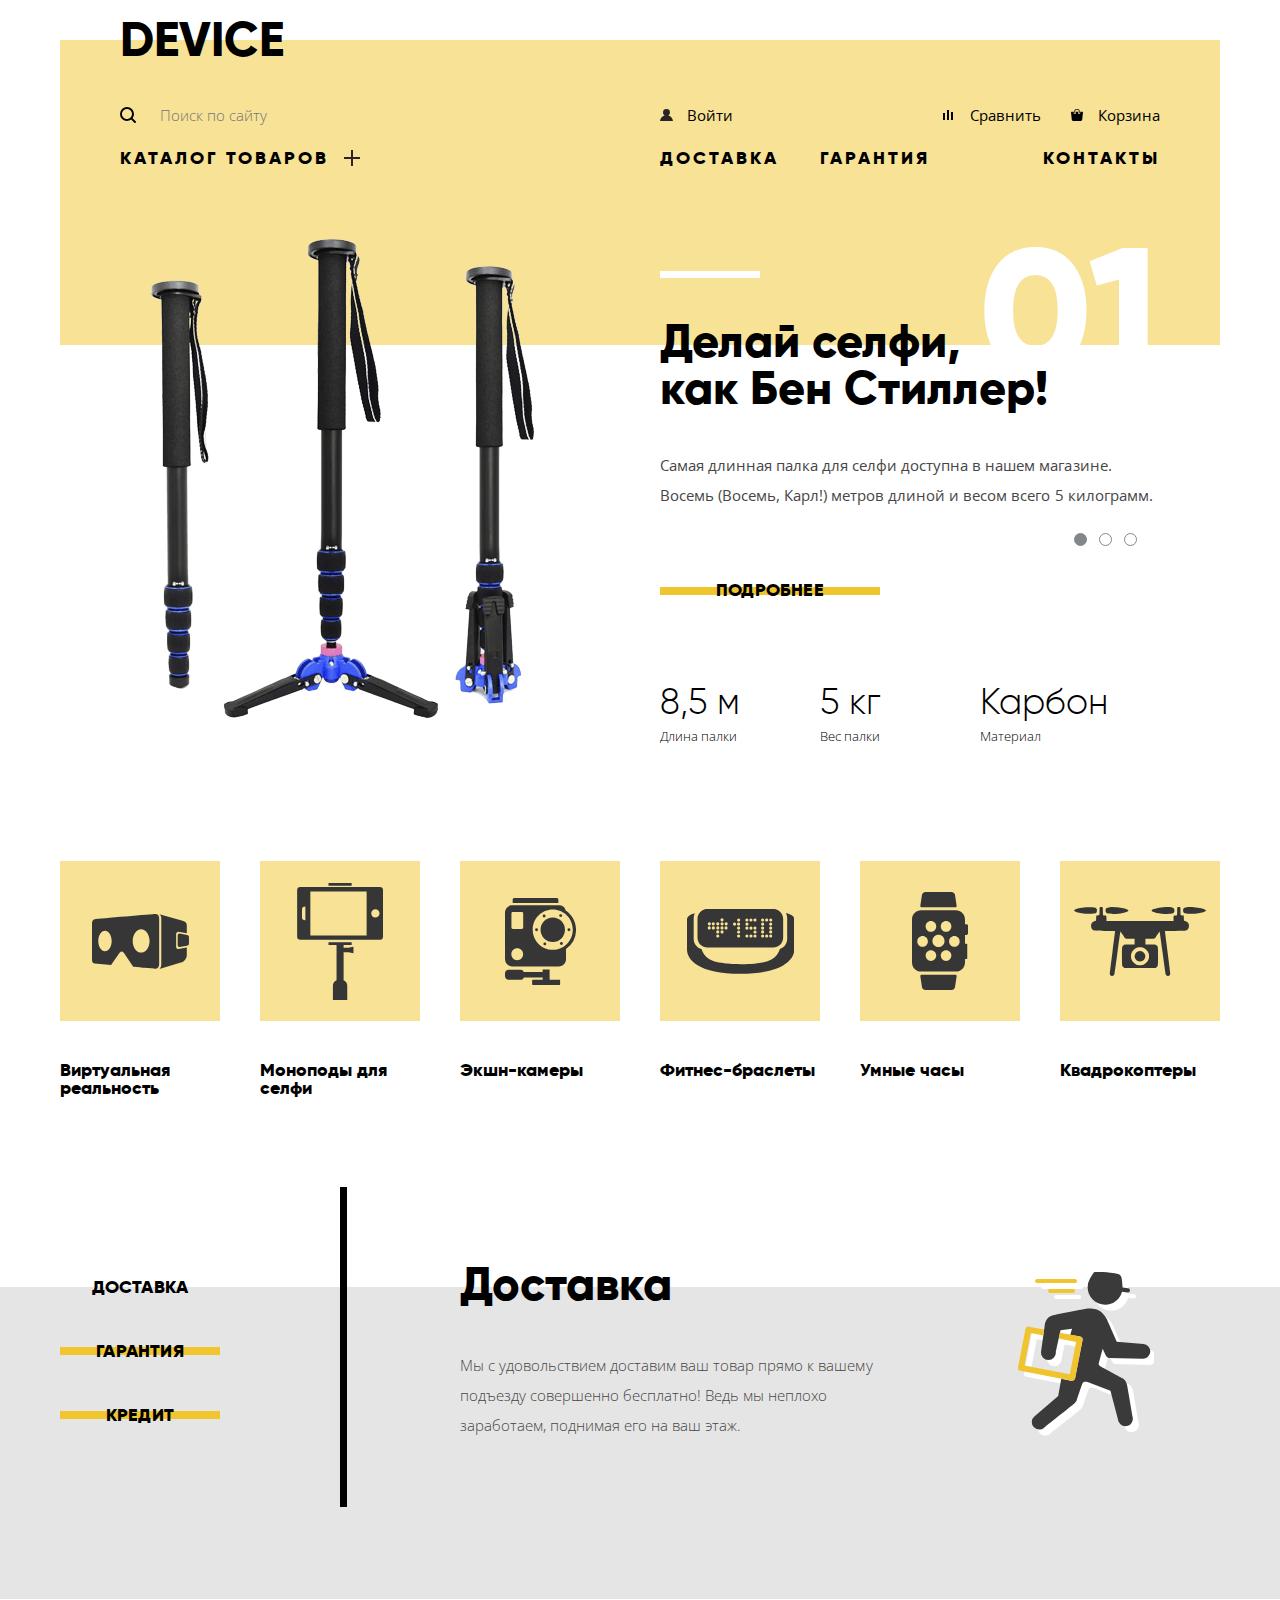
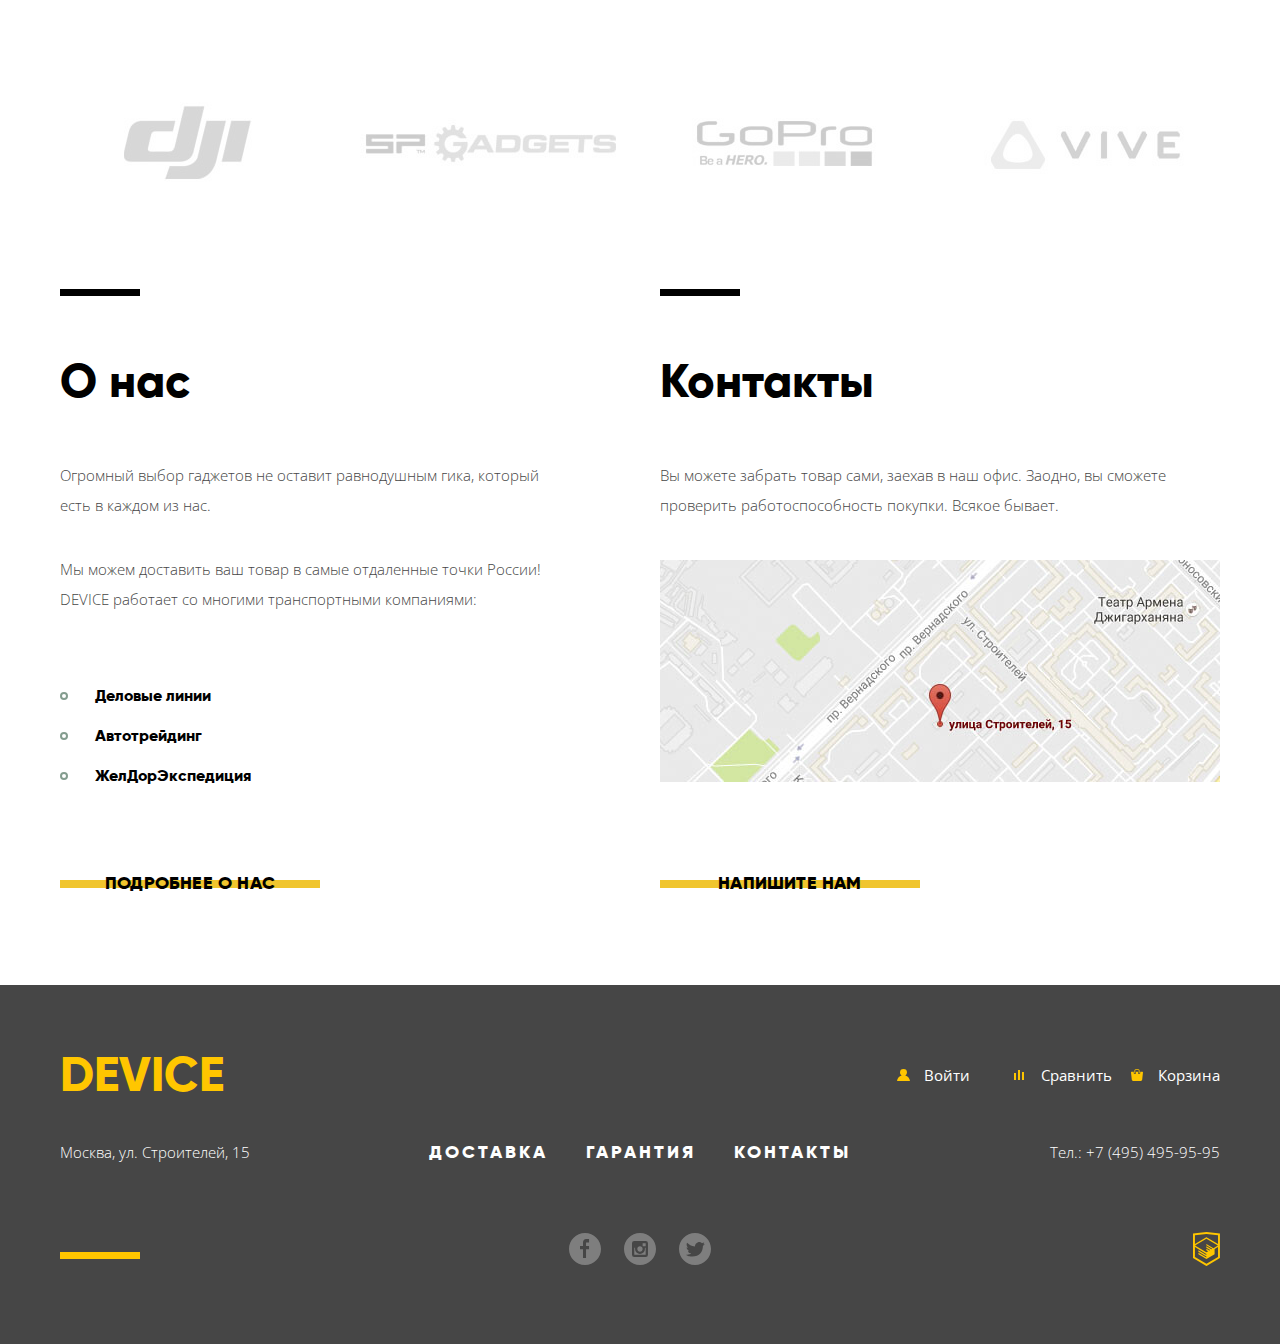
==== commit 5b46df8b: "Доработка главной страницы" ====
--- a/index.html
+++ b/index.html
@@ -15,7 +15,11 @@
            </a>
            
            <div class="header-navigation">
-               <input class="search" type="search" placeholder="Поиск по сайту">
+               <form class="search" method="get" action="">
+                   <input class="search-input" type="search" placeholder="Поиск по сайту" required>
+                   <input class="search-button" type="submit" value="Найти">
+               </form>
+               
                
                <a href="#" class="entrance">Войти</a>
                
@@ -141,12 +145,12 @@
                <h2 class="visually-hidden">Популярные продукты</h2>
                
                <ul class="popular-list">
-                   <li class="product-popular">Виртуальная реальность</li>
-                   <li class="product-popular">Моноподы для селфи</li>
-                   <li class="product-popular">Экшн-камеры</li>
-                   <li class="product-popular">Фитнес-браслеты</li>
-                   <li class="product-popular">Умные часы</li>
-                   <li class="product-popular">Квадрокоптеры</li>
+                   <li class="product-popular"><a href="#">Виртуальная реальность</a></li>
+                   <li class="product-popular"><a href="#">Моноподы для селфи</a></li>
+                   <li class="product-popular"><a href="#">Экшн-камеры</a></li>
+                   <li class="product-popular"><a href="#">Фитнес-браслеты</a></li>
+                   <li class="product-popular"><a href="#">Умные часы</a></li>
+                   <li class="product-popular"><a href="#">Квадрокоптеры</a></li>
                </ul>
            </section>
            </div>
--- a/css/style.css
+++ b/css/style.css
@@ -76,21 +76,38 @@
     cursor: pointer;
 }
 
+.main-logo[href]:hover,
+.main-logo[href]:focus {
+    color: rgba(0, 0, 0, 0.6);
+    outline-color: #000000;
+}
+
+.main-logo[href]:active {
+    color: rgba(0, 0, 0, 0.3);
+}
+
 .header-navigation {
     display: flex;
     align-items: center;
 }
 
 .search {
-    position: relative;
+    display: flex;
+    width: 440px;
+    
+    margin-right: 100px;
+    box-sizing: border-box;
+}
+
+.search-input {
     display: block;
-    width: 240px;
-    margin-right: 300px;
-    padding: 0 40px;
+    width: 355px;
+    padding: 7px 40px;
     
     font: inherit;
     font-size: 15px;
     line-height: 36px;
+    font-weight: 300;
     color: rgba(0, 0, 0, 0.3);
     
     border: none;
@@ -101,11 +118,52 @@
     background-position: left center;
     
     box-sizing: border-box;
-    
+}
+
+.search-input:focus,
+.search-input:valid {
+    color: #000000;
+    padding-bottom: 5px;
+    border-bottom: 2px solid #000000;
+    outline: none;
+}
+
+.search-button {
+    display: none;
+    width: 85px;
+    padding: 5px;
+    
+    font: inherit;
+    font-size: 15px;
+    line-height: 36px;
+    font-weight: 300;
+    color: rgb(0, 0, 0);
+    text-align: center;
+    
+    background-color: transparent;
+    border: 2px solid #000000;
+    box-sizing: border-box;
+    cursor: pointer;
+}
+
+.search-button:hover,
+.search-button:focus {
+    background-color: #000000;
+    color: rgba(255, 255, 255, 1);
+    outline: none;
+}
+
+.search-button:active {
+    color: rgba(255, 255, 255, 0.3);
+    outline: none;
+}
+
+.search-input:focus + .search-button,
+.search-input:valid + .search-button {
+    display: block;
 }
 
 .entrance {
-    position: relative;
     margin-right: 210px;
     padding-left: 27px;
     
@@ -120,8 +178,17 @@
     text-decoration: none;
 }
 
+.entrance:hover,
+.entrance:focus {
+    color: rgba(0, 0, 0, 0.6);
+    outline-color: #000000;
+}
+
+.entrance:active {
+    color: rgba(0, 0, 0, 0.3);
+}
+
 .comparison {
-    position: relative;
     font-size: 15px;
     line-height: 36px;
     color: #000000;
@@ -134,6 +201,16 @@
     text-decoration: none;
 }
 
+.comparison:hover,
+.comparison:focus {
+    color: rgba(0, 0, 0, 0.6);
+    outline-color: #000000;
+}
+
+.comparison:active {
+    color: rgba(0, 0, 0, 0.3);
+}
+
 .basket {
     position: relative;
     margin-left: auto;
@@ -150,6 +227,16 @@
     text-decoration: none;
 }
 
+.basket:hover,
+.basket:focus {
+    color: rgba(0, 0, 0, 0.6);
+    outline-color: #000000;
+}
+
+.basket:active {
+    color: rgba(0, 0, 0, 0.3);
+}
+
 .main-menu,
 .sub-menu {
     list-style: none;
@@ -169,6 +256,11 @@
 .menu-item:nth-of-type(1) {
     width: 240px;
     margin-right: 300px;
+    
+    background-image: url("../img/plus.svg");
+    background-repeat: no-repeat;
+    background-position: right center;
+    background-size: 16px 16px;
 }
 
 .menu-item:nth-of-type(2) {
@@ -192,6 +284,16 @@
     text-transform: uppercase;
     color: #000000;
     text-decoration: none;
+}
+
+.menu-item:hover > a,
+.menu-item > a:focus {
+    color: rgba(0, 0, 0, 0.6);
+    outline-color: #000000;
+}
+
+.menu-item > a:active {
+    color: rgba(0, 0, 0, 0.3);
 }
 
 .sub-menu {
@@ -214,7 +316,7 @@
     display: flex;
 }
 
-.sub-item a{
+.sub-item a {
     font-size: 15px;
     line-height: 36px;
     font-weight: 300;
@@ -222,6 +324,16 @@
     color: #000000;
     
     text-decoration: none;
+}
+
+.sub-item a:hover,
+.sub-item a:focus {
+    color: rgba(0, 0, 0, 0.6);
+    outline-color: #000000;
+}
+
+.sub-item a:active {
+    color: rgba(0, 0, 0, 0.3);
 }
 
 .first-column {
@@ -304,7 +416,7 @@
 .slide-button::before {
     content: "";
     position: absolute;
-    top: 16px;
+    top: 17px;
     left: 0;
     z-index: -1;
     width: 100%;
@@ -318,6 +430,10 @@
 .slide-button:focus::before {
     transform: scaleY(5);
     transition-duration: 0.2s;
+}
+
+.slide-button:active {
+    color: rgba(0, 0, 0, 0.3);
 }
 
 .slider-item-1,
@@ -457,7 +573,7 @@
 }
 
 .popular {
-    padding-top: 200px;
+    padding-top: 160px;
     margin-bottom: 190px;
 }
 
@@ -472,9 +588,14 @@
 }
 
 .product-popular {
+
+}
+
+.product-popular a {
     position: relative;
     display: block;
     width: 160px;
+    padding-top: 40px;
     
     font-family: "Gilroy";
     font-size: 18px;
@@ -482,12 +603,14 @@
     font-weight: 800;
     letter-spacing: 0.01px;
     color: #000000;
-}
-
-.product-popular::before {
+    text-decoration: none;    
+    cursor: pointer;
+}
+
+.product-popular a::before {
     content: "";
     position: absolute;
-    top: -200px;
+    top: -160px;
     left: 0;
     width: 100%;
     height: 160px;
@@ -495,29 +618,38 @@
     
     background-repeat: no-repeat;
     background-position: center;
-}
-
-.product-popular:nth-of-type(1)::before {
+    cursor: pointer;
+}
+
+.product-popular a:hover::before {
+    background-color: #f0c52e;
+}
+
+.product-popular a:active {
+    color: rgba(0, 0, 0, 0.3);
+}
+
+.product-popular:nth-of-type(1) a::before {
     background-image: url("../img/popular-1.svg");
 }
 
-.product-popular:nth-of-type(2)::before {
+.product-popular:nth-of-type(2) a::before {
     background-image: url("../img/popular-2.svg");
 }
 
-.product-popular:nth-of-type(3)::before {
+.product-popular:nth-of-type(3) a::before {
     background-image: url("../img/popular-3.svg");
 }
 
-.product-popular:nth-of-type(4)::before {
+.product-popular:nth-of-type(4) a::before {
     background-image: url("../img/popular-4.svg");
 }
 
-.product-popular:nth-of-type(5)::before {
+.product-popular:nth-of-type(5) a::before {
     background-image: url("../img/popular-5.svg");
 }
 
-.product-popular:nth-of-type(6)::before {
+.product-popular:nth-of-type(6) a::before {
     background-image: url("../img/popular-6.svg");
 }
 
@@ -525,6 +657,10 @@
     display: flex;
     background-color: #e5e5e5;
     padding-bottom: 140px;
+}
+
+.service .container {
+    display: flex;
 }
 
 .service-controls {
@@ -566,6 +702,10 @@
     box-sizing: border-box;
     cursor: pointer;
     z-index: 10;
+}
+
+.service-controls label:active {
+    color: rgba(0, 0, 0, 0.3);
 }
 
 .service-controls label::before {
@@ -863,10 +1003,14 @@
     text-align: center;
 }
 
+.about-us-button:active {
+    color: rgba(0, 0, 0, 0.3);
+}
+
 .about-us-button::before {
     content: "";
     position: absolute;
-    top: 16px;
+    top: 17px;
     left: 0;
     z-index: -1;
     width: 100%;
@@ -933,10 +1077,14 @@
     text-align: center;
 }
 
+.contacts-button:active {
+    color: rgba(0, 0, 0, 0.3);
+}
+
 .contacts-button::before {
     content: "";
     position: absolute;
-    top: 16px;
+    top: 17px;
     left: 0;
     z-index: -1;
     width: 100%;
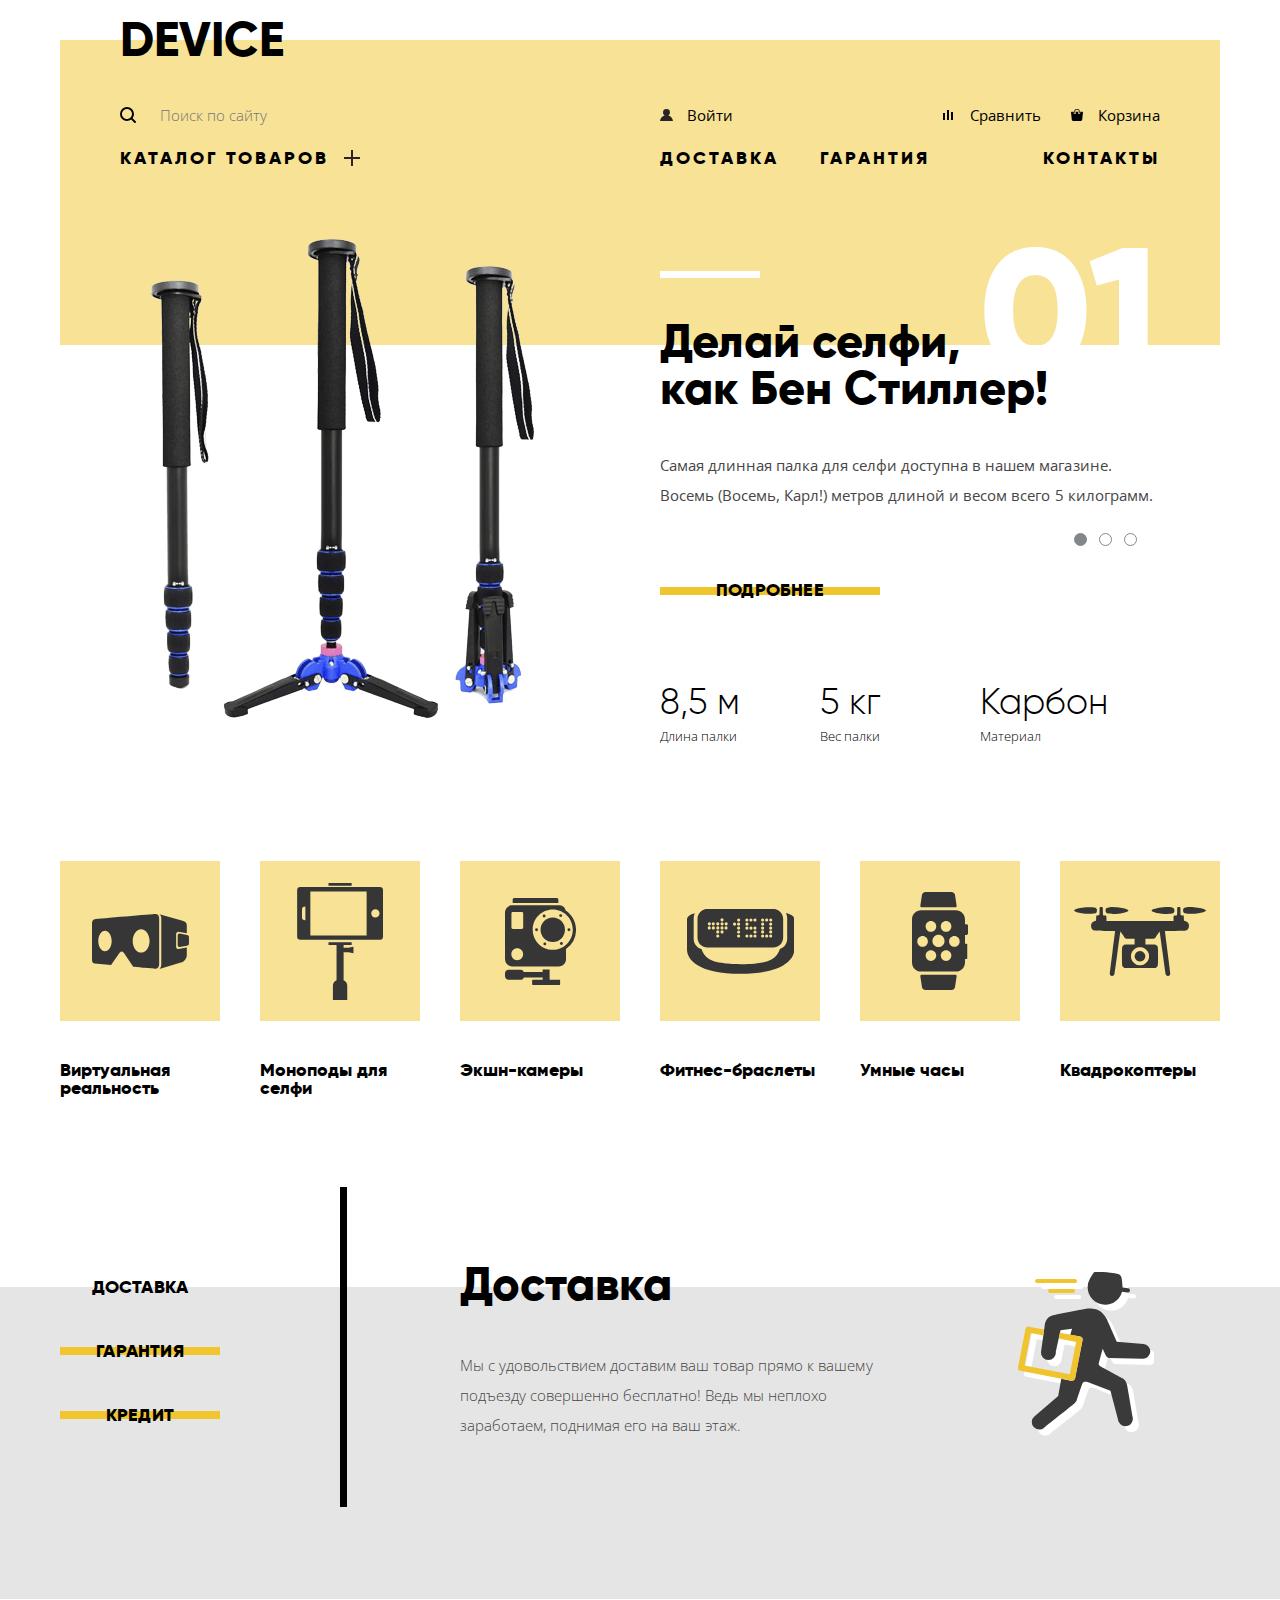
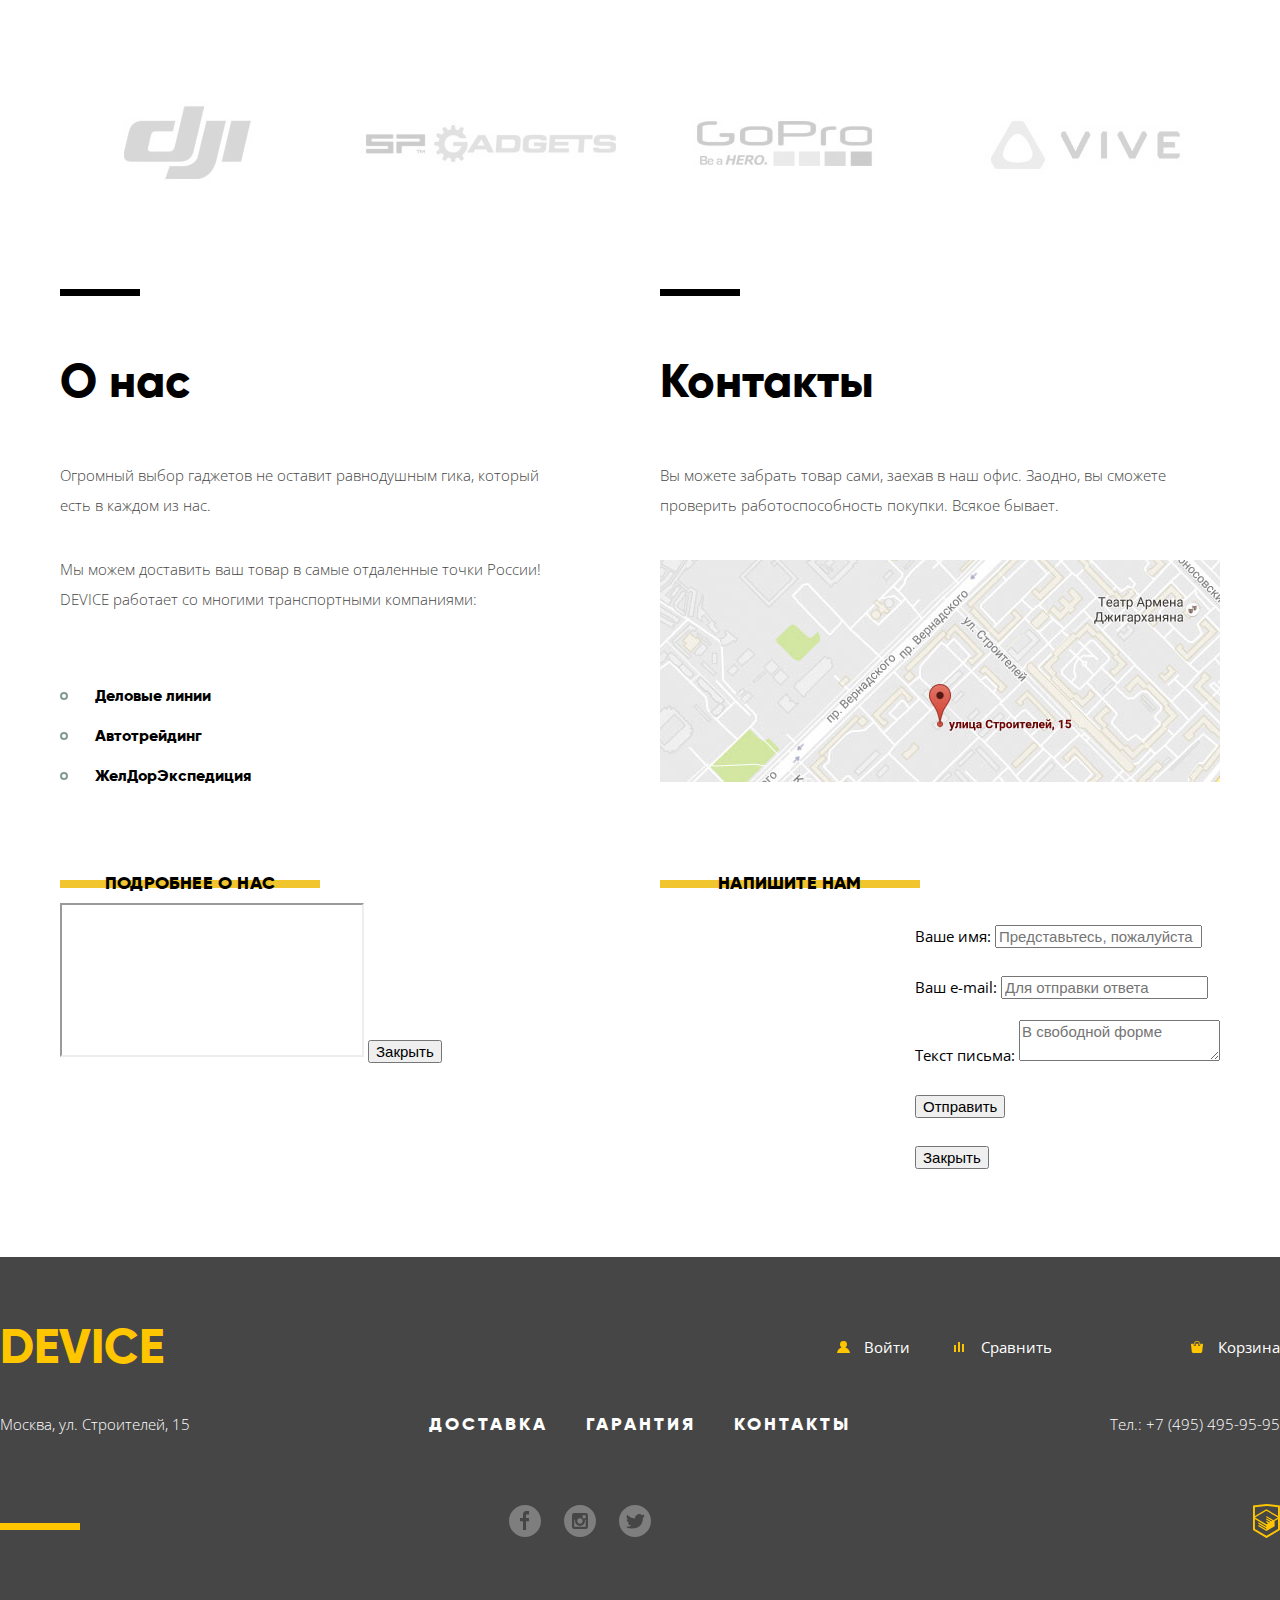
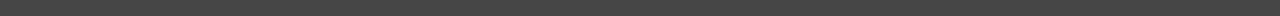
==== commit 7650450d: "Скрипты на главной" ====
--- a/index.html
+++ b/index.html
@@ -258,18 +258,49 @@
                    </p>
                    
                    <div class="contacts-map">
-                       <img src="img/map.jpg" width="560" height="222" alt="карта">
+                       <img class="img-map" src="img/map.jpg" width="560" height="222" alt="карта">
                    </div>
                    
                    <a href="#" class="contacts-button">Напишите нам</a>
                </div>
+               
+               <div class="map-popup">
+                   <iframe src="https://www.google.com/maps/embed?pb=!1m18!1m12!1m3!1d2249.1177667971347!2d37.52794430005891!3d55.68694026066142!2m3!1f0!2f0!3f0!3m2!1i1024!2i768!4f13.1!3m3!1m2!1s0x46b54cf65f5c8955%3A0x694710ccd55501e!2z0YPQuy4g0KHRgtGA0L7QuNGC0LXQu9C10LksIDE1LCDQnNC-0YHQutCy0LAsIDExOTMxMQ!5e0!3m2!1sru!2sru!4v1514663359425" allowfullscreen></iframe>
+                   
+                   <button class="map-popup-close" type="button">Закрыть</button>
+               </div>
+               
+               <div class="pre-form"></div>
+               <form action="https://echo.htmlacademy.ru/" method="post" class="write-us">
+                   <div class="data">
+                       <p class="input-name">
+                           <label for="name">Ваше имя:</label>
+                           <input type="text" id="name" name="name" placeholder="Представьтесь, пожалуйста">
+                       </p>
+
+                       <p class="input-email">
+                           <label for="email">Ваш e-mail:</label>
+                           <input type="email" id="email" name="email" placeholder="Для отправки ответа">
+                       </p>
+                   </div>
+                   
+                   <p class="input-text">
+                       <label for="text">Текст письма:</label>
+                       <textarea id="text" name="text" placeholder="В свободной форме"></textarea>
+                   </p>
+                   
+                   <p class="sending">
+                       <input type="submit" class="sending-button" value="Отправить">
+                   </p>
+                   
+                   <button class="write-us-close" type="button">Закрыть</button>
+               </form>
            </section>
           
            </div>
        </main>
        
        <footer class="main-footer">
-           <div class="container">
            <section class="footer-navigation">
                <h2 class="visually-hidden">Навигация в подвале</h2>
                
@@ -338,7 +369,6 @@
 
                 </a>
             </section>
-           </div>
        </footer>
    
    <script src="js/script.js"></script>
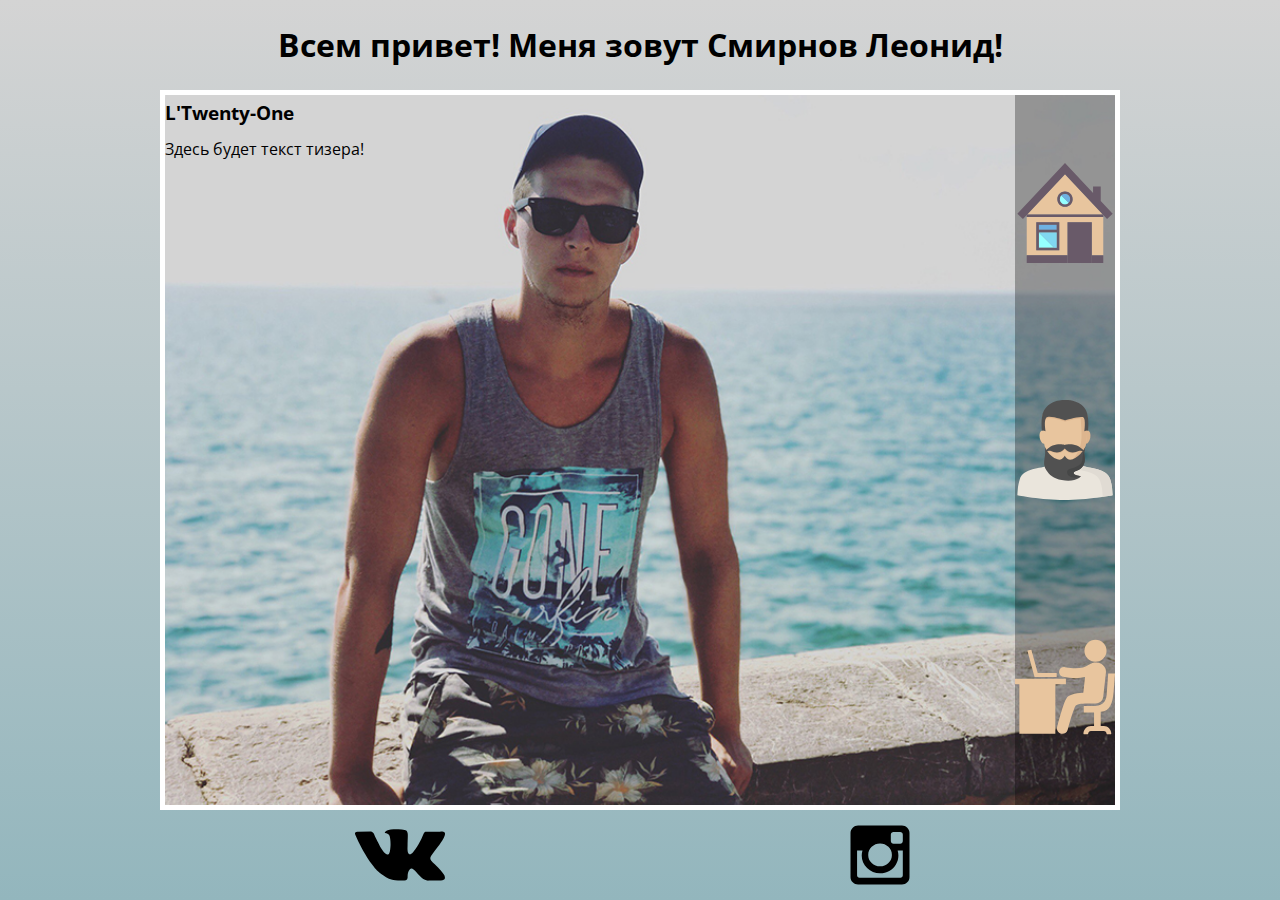
==== commit 029da76f: "портфолио" ====
--- a/index.html
+++ b/index.html
@@ -2,375 +2,80 @@
 <html lang="ru">
 <head>
     <meta charset="UTF-8">
-    <title>Device</title>
+    <title>L'Twenty-One</title>
     <link href="https://fonts.googleapis.com/css?family=Open+Sans:300,400&amp;subset=cyrillic" rel="stylesheet">
     <link href="css/normalize.min.css" rel="stylesheet">
     <link href="css/style.css" rel="stylesheet">
 </head>
 <body>
-   <div class="container">
-       <header class="main-header">
-           <a class="main-logo">
-               Device
-           </a>
-           
-           <div class="header-navigation">
-               <form class="search" method="get" action="">
-                   <input class="search-input" type="search" placeholder="Поиск по сайту" required>
-                   <input class="search-button" type="submit" value="Найти">
-               </form>
-               
-               
-               <a href="#" class="entrance">Войти</a>
-               
-               <a href="#" class="comparison">Сравнить</a>
-               
-               <a href="#" class="basket">Корзина</a>
-           </div>
-              
-           <nav class="menu">
-               <ul class="main-menu">
-                   <li class="menu-item"><a href="#">Каталог товаров</a>
-                       <ul class="sub-menu">
-                           <li class="sub-item first-column"><a href="">Виртуальная реальность</a></li>
-                           <li class="sub-item mid-column"><a href="">Фитнес-браслеты</a></li>
-                           <li class="sub-item last-column"><a href="">Квадрокоптеры</a></li>
-                           <li class="sub-item first-column"><a href="">Моноподы для селфи</a></li>
-                           <li class="sub-item mid-column"><a href="">Умные часы</a></li>
-                           <li class="sub-item first-column"><a href="">Экшн-камеры</a></li>
-                       </ul>
-                   </li>
-                   <li class="menu-item"><a href="#">Доставка</a></li>
-                   <li class="menu-item"><a href="#">Гарантия</a></li>
-                   <li class="menu-item"><a href="#">Контакты</a></li>
-               </ul>
-           </nav>
-       </header>
+    <div class="container">
+        <header class="main-header">
+            <h1 class="main-title">Всем привет! Меня зовут Смирнов Леонид!</h1>
+        </header>
+        
+        <input class="home" type="radio" name="menu" id="home" checked>
+        <input class="me" type="radio" name="menu" id="me">
+        <input class="sites" type="radio" name="menu" id="sites">
+        
+        <section class="main-block">
+            <h2 class="visually-hidden">Основная информация</h2>
+            
+            <div class="controls">
+                <label for="home"></label>
+                <label for="me"></label>
+                <label for="sites"></label>
+            </div>
+            
+            <div class="teaser">
+                <h3 class="teaser-title">L'Twenty-One</h3>
+                
+                <p class="teaser-text">
+                    Здесь будет текст тизера!
+                </p>
+            </div>
+            
+            <div class="about-me">
+                <h3 class="about-me-title">Обо мне</h3>
+                
+                <p class="about-me-text">
+                    Меня зовут Смирнов Леонид, я занимаю блаблабла
+                </p>
+            </div>
+            
+            <div class="projects">
+                <h3 class="projects-title">Мои работы</h3>
+                
+                <ul class="projects-list">
+                    <li><a href="projects/bicycle/index.html" target="_blank">
+                        <img src="img/bicycle.jpg" width="405" height="auto" alt="bicycle">
+                    </a></li>
+                    
+                    <li><a href="projects/device/index.html" target="_blank">
+                        <img src="img/device.jpg" width="405" height="auto" alt="Device">
+                    </a></li>
+                    
+                    <li><a href="projects/445713-gllacy/index.html" target="_blank">
+                        <img src="img/gllacy.jpg" width="405" height="auto" alt="Gllacy">
+                    </a></li>
+                    
+                    <li><a href="projects/sedona/index.html" target="_blank">
+                        <img src="img/sedona.jpg" width="405" height="auto" alt="Sedona">
+                    </a></li>
+                </ul>
+            </div>
+        </section>
+        
+        <footer class="main-footer">
+            <ul class="social-networks">
+               <li><a href="https://vk.com/21lv21" class="social-button social-button-vk" target="_blank">
+                   <span class="visually-hidden">Вконтакте</span>
+               </a></li>
+
+               <li><a href="" class="social-button social-button-inst" target="_blank">
+                   <span class="visually-hidden">Инстаграм</span>
+               </a></li>
+            </ul>
+        </footer>
     </div>
-       
-       <main>
-           <div class="container">
-           <h1 class="visually-hidden">Магазин девайс</h1>
-           
-           <section class="main-slider">
-               <h2 class="visually-hidden">Главный cлайдер</h2>
-               <input class="visually-hidden product-1" type="radio" id="product-1" name="toggle" checked>
-               <input class="visually-hidden product-2" type="radio" id="product-2" name="toggle">
-               <input class="visually-hidden product-3" type="radio" id="product-3" name="toggle">
-               
-                <div class="slider-controls">
-                    <label for="product-1" tabindex="0"></label>
-                    <label for="product-2" tabindex="0"></label>
-                    <label for="product-3" tabindex="0"></label>
-                </div>
-
-                <ul class="slider-list">
-                    <li class="slider-item slider-item-1">
-                        <h3 class="slide-title">Делай селфи,<br>как Бен Стиллер!</h3>
-
-                        <p class="slide-text">
-                            Самая длинная палка для селфи доступна в нашем магазине.
-                            Восемь (Восемь, Карл!) метров длиной и весом всего 5 килограмм.
-                        </p>
-
-                        <a class="slide-button" href="#">Подробнее</a>
-
-                        <ul class="slide-features">
-                            <li class="slide-feature">
-                                <span>8,5 м</span>
-
-                                <h4>Длина палки</h4>
-                            </li>
-
-                            <li class="slide-feature">
-                                <span>5 кг</span>
-
-                                <h4>Вес палки</h4>
-                            </li>
-
-                            <li class="slide-feature">
-                                <span>Карбон</span>
-
-                                <h4>Материал</h4>
-                            </li>
-                        </ul>
-                    </li>
-
-                    <li class="slider-item slider-item-2">
-                        <h3 class="slide-title">Худеем<br>правильно!</h3>
-
-                        <p class="slide-text">
-                            Мотивирующие фитнес-браслеты помогут найти в себе силы не пропускать занятия и соблюдать диету.
-                        </p>
-
-                        <a class="slide-button" href="#">Подробнее</a>
-
-                        <ul class="slide-features">
-                            <li class="slide-feature">
-                                <span>48 часов</span>
-
-                                <h4>без подзарядки</h4>
-                            </li>
-                        </ul>
-                    </li>
-
-                    <li class="slider-item slider-item-3">
-                        <h3 class="slide-title">Порхает как бабочка, жалит как пчела!</h3>
-
-                        <p class="slide-text">
-                            Этот обычный, на первый взгляд, квадрокоптер оснащен 
-                            мощным лазером, замаскированным под стандартную камеру.
-                        </p>
-
-                        <a class="slide-button" href="#">Подробнее</a>
-
-                        <ul class="slide-features">
-                            <li class="slide-feature">
-                                <span>800 м</span>
-
-                                <h4>Дальность полета</h4>
-                            </li>
-
-                            <li class="slide-feature">
-                                <span>50 м</span>
-
-                                <h4>Радиус поражения</h4>
-                            </li>
-                        </ul>
-                    </li>
-                </ul>
-           </section>
-           
-           <section class="popular">
-               <h2 class="visually-hidden">Популярные продукты</h2>
-               
-               <ul class="popular-list">
-                   <li class="product-popular"><a href="#">Виртуальная реальность</a></li>
-                   <li class="product-popular"><a href="#">Моноподы для селфи</a></li>
-                   <li class="product-popular"><a href="#">Экшн-камеры</a></li>
-                   <li class="product-popular"><a href="#">Фитнес-браслеты</a></li>
-                   <li class="product-popular"><a href="#">Умные часы</a></li>
-                   <li class="product-popular"><a href="#">Квадрокоптеры</a></li>
-               </ul>
-           </section>
-           </div>
-           
-           <section class="service">
-               <div class="container">
-               <h2 class="visually-hidden">Услуги</h2>
-               
-               <input class="visually-hidden service-1" type="radio" id="service-1" name="slider" checked>
-               <input class="visually-hidden service-2" type="radio" id="service-2" name="slider">
-               <input class="visually-hidden service-3" type="radio" id="service-3" name="slider">
-               
-                <div class="service-controls">
-                    <label for="service-1" tabindex="0">Доставка</label>
-                    <label for="service-2" tabindex="0">Гарантия</label>
-                    <label for="service-3" tabindex="0">Кредит</label>
-                </div>
-                
-                <ul class="services-list">
-                    <li class="service-item service-item-1">
-                        <h3 class="service-title">Доставка</h3>
-                        
-                        <p class="service-text">
-                            Мы с удовольствием доставим ваш товар прямо к вашему
-                            подъезду совершенно бесплатно! Ведь мы неплохо
-                            заработаем, поднимая его на ваш этаж.
-                        </p>
-                    </li>
-                    
-                    <li class="service-item service-item-2">
-                        <h3 class="service-title">Гарантия</h3>
-                        
-                        <p class="service-text">
-                            Если из-за возгорания купленного у нас товара у вас сгорит дом — не переживайте, мы выдадим вам новый.
-                            Товар, не дом, конечно же.
-                        </p>
-                    </li>
-                    
-                    <li 
-                       class="service-item service-item-3">
-                        <h3 class="service-title">Кредит</h3>
-                        
-                        <p class="service-text">
-                            Залезть в долговую яму стало проще! Кредитные
-                            консультанты подберут для вас наиболее выгодные 
-                            условия кредита. Выгодные для нашего банка, разумеется.
-                        </p>
-                    </li>
-                </ul>
-               </div>
-           </section>
-           
-           <div class="container">
-           <section class="sponsors">
-               <ul class="sponsors-list">
-                   <li class="sponsor sponsor-1 hide-text">
-                       dji
-                   </li>
-                   
-                   <li class="sponsor sponsor-2 hide-text">
-                       SP Gadgets
-                   </li>
-                   
-                   <li class="sponsor sponsor-3 hide-text">
-                       GoPro
-                   </li>
-                   
-                   <li class="sponsor sponsor-4 hide-text">
-                       Vive
-                   </li>
-               </ul>
-           </section>
-           
-           <section class="info">
-               <h2 class="visually-hidden">Информация о нас</h2>
-               
-               <div class="about-us">
-                   <h3 class="about-us-title">О нас</h3>
-                   
-                   <p class="about-us-text">
-                       Огромный выбор гаджетов не оставит равнодушным гика,
-                       который есть в каждом из нас.
-                   </p>
-                   
-                   <p class="about-us-text">
-                       Мы можем доставить ваш товар в самые отдаленные точки России!
-                       DEVICE работает со многими транспортными компаниями:
-                   </p>
-                   
-                   <ul class="partners">
-                       <li class="partner">Деловые линии</li>
-                       <li class="partner">Автотрейдинг</li>
-                       <li class="partner">ЖелДорЭкспедиция</li>
-                   </ul>
-                   
-                   <a href="#" class="about-us-button">Подробнее о нас</a>
-               </div>
-               
-               <div class="contacts">
-                   <h3 class="contacts-title">Контакты</h3>
-                   
-                   <p class="contacts-text">
-                       Вы можете забрать товар сами, заехав в наш офис.
-                       Заодно, вы сможете проверить работоспособность покупки. Всякое бывает.
-                   </p>
-                   
-                   <div class="contacts-map">
-                       <img class="img-map" src="img/map.jpg" width="560" height="222" alt="карта">
-                   </div>
-                   
-                   <a href="#" class="contacts-button">Напишите нам</a>
-               </div>
-               
-               <div class="map-popup">
-                   <iframe src="https://www.google.com/maps/embed?pb=!1m18!1m12!1m3!1d2249.1177667971347!2d37.52794430005891!3d55.68694026066142!2m3!1f0!2f0!3f0!3m2!1i1024!2i768!4f13.1!3m3!1m2!1s0x46b54cf65f5c8955%3A0x694710ccd55501e!2z0YPQuy4g0KHRgtGA0L7QuNGC0LXQu9C10LksIDE1LCDQnNC-0YHQutCy0LAsIDExOTMxMQ!5e0!3m2!1sru!2sru!4v1514663359425" allowfullscreen></iframe>
-                   
-                   <button class="map-popup-close" type="button">Закрыть</button>
-               </div>
-               
-               <div class="pre-form"></div>
-               <form action="https://echo.htmlacademy.ru/" method="post" class="write-us">
-                   <div class="data">
-                       <p class="input-name">
-                           <label for="name">Ваше имя:</label>
-                           <input type="text" id="name" name="name" placeholder="Представьтесь, пожалуйста">
-                       </p>
-
-                       <p class="input-email">
-                           <label for="email">Ваш e-mail:</label>
-                           <input type="email" id="email" name="email" placeholder="Для отправки ответа">
-                       </p>
-                   </div>
-                   
-                   <p class="input-text">
-                       <label for="text">Текст письма:</label>
-                       <textarea id="text" name="text" placeholder="В свободной форме"></textarea>
-                   </p>
-                   
-                   <p class="sending">
-                       <input type="submit" class="sending-button" value="Отправить">
-                   </p>
-                   
-                   <button class="write-us-close" type="button">Закрыть</button>
-               </form>
-           </section>
-          
-           </div>
-       </main>
-       
-       <footer class="main-footer">
-           <section class="footer-navigation">
-               <h2 class="visually-hidden">Навигация в подвале</h2>
-               
-               <a href="#" class="footer-logo">Device</a>
-               
-               <a href="#" class="footer-entrance">Войти</a>
-               
-               <a href="#" class="footer-comparison">Сравнить</a>
-               
-               <a href="#" class="footer-basket">Корзина</a>
-           </section>
-           
-           <section class="footer-info">
-               <h2 class="visually-hidden">Дополнительная информация и меню</h2>
-               
-               <div class="adress">
-                   Москва, ул. Строителей, 15
-               </div>
-               
-               <ul class="footer-menu">
-                   <li class="footer-menu-item"><a href="#">Доставка</a></li>
-                   <li class="footer-menu-item"><a href="#">Гарантия</a></li>
-                   <li class="footer-menu-item"><a href="#">Контакты</a></li>
-               </ul>
-               
-               <div class="telephone">
-                   Тел.: +7 (495) 495-95-95
-               </div>
-           </section>
-           
-           <section class="social">
-               <h2 class="visually-hidden">Слциальные сети</h2>
-               
-               <ul class="social-networks">
-                   <li><a href="#" class="social-button social-button-fb" target="_blank">
-                       <span class="visually-hidden">Фейсбук</span>
-
-                       <svg xmlns="http://www.w3.org/2000/svg" width="32" height="32" viewBox="0 0 32 32">
-                           <path fill="#FFF" d="M16 0C7.164 0 0 7.163 0 16s7.164 16 16 16c8.837 0 16-7.164 16-16S24.837 0 16 0zm4.062 9.455h-3.021v3.444h3.021v3.445h-3.021v8.61H14.02v-8.61H11v-3.445h3.021V9.455c0-1.902 1.353-3.445 3.021-3.445h3.021v3.445z"/>
-                       </svg>
-                   </a></li>
-
-                   <li><a href="#" class="social-button social-button-inst" target="_blank">
-                       <span class="visually-hidden">Инстаграм</span>
-
-                       <svg xmlns="http://www.w3.org/2000/svg" width="32" height="32" viewBox="0 0 32 32"><g fill="#FFF">
-                           <path d="M20.916 16a4.938 4.938 0 1 1-9.877 0c0-.394.051-.773.138-1.14h-.897v6.838h11.396V14.86h-.897c.086.367.137.746.137 1.14z"/>
-                           <path d="M15.978 18.659c1.466 0 2.659-1.193 2.659-2.659s-1.193-2.659-2.659-2.659c-1.466 0-2.659 1.193-2.659 2.659s1.192 2.659 2.659 2.659zM18.637 10.302h3.039v3.039h-3.039z"/>
-                           <path d="M16 0C7.164 0 0 7.164 0 16c0 8.837 7.164 16 16 16 8.837 0 16-7.163 16-16 0-8.836-7.163-16-16-16zm7.955 21.698a2.285 2.285 0 0 1-2.279 2.279H10.279A2.285 2.285 0 0 1 8 21.698V10.302a2.286 2.286 0 0 1 2.279-2.279h11.396a2.286 2.286 0 0 1 2.279 2.279v11.396z"/>
-                        </g></svg>
-                   </a></li>
-                   
-                   <li><a href="https://twitter.com/htmlacademy_ru" class="social-button social-button-tw" target="_blank">
-                       <span class="visually-hidden">Твитер</span>
-
-                       <svg xmlns="http://www.w3.org/2000/svg" width="32" height="32" viewBox="0 0 32 32">
-                           <path fill="#FFF" d="M16 0C7.164 0 0 7.164 0 16c0 8.837 7.164 16 16 16 8.837 0 16-7.163 16-16 0-8.836-7.163-16-16-16zm7.944 12.809c-.251 6.516-3.463 10.832-10.992 10.702h-.486c-.447 0-4.543-.443-5.344-1.823 2.479.19 4.247-.406 5.12-1.136-1.048-.289-2.923-.461-3.251-2.848.384.104.618.221 1.299.113-1.307-.824-2.758-1.519-2.679-3.643.311.317 1.164.518 1.46.457-.768-.233-2.149-3.244-.974-4.781 1.984 1.79 4.075 3.482 7.804 3.643.227-2.214 1.24-3.699 3.168-4.325 1.84-.479 3.255.26 3.901 1.138.737-.224 1.453-.466 2.193-.685-.004.833-.569 1.463-.935 1.709.747.165 1.423-.475 1.423-.475-.184.963-1.094 1.725-1.707 1.954z"/>
-                       </svg>
-                   </a></li>
-                </ul>
-                
-                <a href="" class="html-logo">
-                    <svg xmlns="http://www.w3.org/2000/svg" width="26.943" height="34.09" viewBox="0 0 26.943 34.09">
-                        <path fill="#FFC600" d="M13.62.017L13.472 0 0 1.412v24.661l13.473 8.017 13.43-7.99.042-.025V1.412L13.62.017zm11.399 12.11L13.495 5.334l-.001-.104-.087.05-.088-.056v.109L1.925 12.118V3.147l11.548-1.212L25.02 3.147v8.98zm-11.614-5.34L24.923 13.5l-4.479 2.64-7.093-4.221-.014 1.415 5.904 3.513-.86.507-5.03-2.992-.014 1.415 3.827 2.275-.782.523-3.031-1.787-.014 1.413 1.853 1.091-1.8 1.081-11.356-6.751 11.371-6.835zm-11.48 8.34l11.411 6.791.016 1.044-7.942-4.728-.015 1.416 7.979 4.795.018 1.076-7.973-4.74-.013 1.414 8.021 4.822.046.025 8.143-4.872-.011-5.177 3.415-2.036v10.021L13.472 31.85 1.925 24.979v-9.852z"/>
-                    </svg>
-
-                </a>
-            </section>
-       </footer>
-   
-   <script src="js/script.js"></script>
 </body>
 </html>--- a/css/style.css
+++ b/css/style.css
@@ -1,19 +1,19 @@
 body {
     margin: 0;
     padding: 0;
-    padding-top: 40px;
     
     font-family: "Open sans", Arial, sans-serif;
-    font-size: 15px;
+    font-size: 16px;
     line-height: 36px;
     color: #000000;
 }
 
 .container {
-    width: 1160px;
-    padding: 0 20px;
-    
-    margin: 0 auto;
+    position: fixed;
+    width: 100%;
+    height: 100%;
+    
+    background-image: linear-gradient( 180deg, rgb(212, 212, 212) 0%, rgb(147, 182, 189) 100%);
 }
 
 .visually-hidden {
@@ -32,1284 +32,252 @@
     overflow: hidden;
 }
 
-img {
-    max-width: 100%;
-    height: auto;
-}
-
-
-/*index.html*/
 .main-header {
     display: flex;
-    flex-direction: column;
+    justify-content: center;
+    align-items: center;
+    width: 960px;
+    height: 10%;
+    
+    margin: 0 auto;
+    
+    box-sizing: border-box;
+}
+
+.main-title {
+    margin: 0;
+    padding: 0;
+}
+
+input[name="menu"] {
+    display: none;
+}
+
+.main-block {
     position: relative;
-    
-    margin-bottom: -27px;
-    padding: 50px 60px 169px 60px;
-    
-    background-color: #f7e296;
-}
-
-.main-header::after {
-    content: "";
+    width: 960px;
+    height: 80%;
+    
+    margin: 0 auto;
+    
+    border: 5px solid #ffffff;
+    box-sizing: border-box;
+}
+
+.controls {
     position: absolute;
-    bottom: 67px;
-    left: 600px;
+    right: 0;
+    display: flex;
+    flex-direction: column;
+    justify-content: space-around;
+    height: 100%;
+    
+    background-color: rgba(0, 0, 0, 0.3);
+}
+
+.controls label {
+    display: block;
     width: 100px;
-    height: 7px;
-    background-color: #ffffff;
-}
-
-.main-logo {
-    position: absolute;
-    top: -24px;
-    
-    font-family: "Gilroy";
-    font-size: 48px;
-    line-height: 48px;
-    font-weight: 800;
-    text-transform: uppercase;
-    text-decoration: none;
-    letter-spacing: 0.01px;
-    color: #000000;
-    
+    height: 100px;
+    
+    background-repeat: no-repeat;
+    background-size: cover;
     cursor: pointer;
 }
 
-.main-logo[href]:hover,
-.main-logo[href]:focus {
-    color: rgba(0, 0, 0, 0.6);
-    outline-color: #000000;
-}
-
-.main-logo[href]:active {
-    color: rgba(0, 0, 0, 0.3);
-}
-
-.header-navigation {
-    display: flex;
-    align-items: center;
-}
-
-.search {
-    display: flex;
-    width: 440px;
-    
-    margin-right: 100px;
-    box-sizing: border-box;
-}
-
-.search-input {
-    display: block;
-    width: 355px;
-    padding: 7px 40px;
-    
-    font: inherit;
-    font-size: 15px;
-    line-height: 36px;
-    font-weight: 300;
-    color: rgba(0, 0, 0, 0.3);
-    
-    border: none;
-    background-color: transparent;
-    background-image: url("../img/search.svg");
-    background-repeat: no-repeat;
-    background-size: 16px 16px;
-    background-position: left center;
-    
-    box-sizing: border-box;
-}
-
-.search-input:focus,
-.search-input:valid {
-    color: #000000;
-    padding-bottom: 5px;
-    border-bottom: 2px solid #000000;
-    outline: none;
-}
-
-.search-button {
-    display: none;
-    width: 85px;
-    padding: 5px;
-    
-    font: inherit;
-    font-size: 15px;
-    line-height: 36px;
-    font-weight: 300;
-    color: rgb(0, 0, 0);
+.controls label:nth-of-type(1) {
+    background-image: url("../img/house.svg");
+}
+
+.controls label:nth-of-type(2) {
+    background-image: url("../img/man.svg");
+}
+
+.controls label:nth-of-type(3) {
+    background-image: url("../img/projects.svg");
+}
+
+.teaser {
+    display: none;
+    flex-direction: column;
+    height: 100%;
+    padding-right: 100px;
+    
+    background-image: url("../img/me.jpg");
+    background-repeat: no-repeat;
+    background-size: cover;
+    background-position: top center;
+}
+
+.teaser-title {
+    margin: 0;
+    padding: 0;
+}
+
+.teaser-text {
+    margin: 0;
+    padding: 0;
+}
+
+.about-me {
+    height: 100%;
+    display: none;
+    flex-direction: column;
+    padding-right: 100px;
+    
+    box-sizing: border-box;
+}
+
+.about-me-title {
+    margin: 0;
+    padding: 0;
+    
     text-align: center;
-    
-    background-color: transparent;
-    border: 2px solid #000000;
-    box-sizing: border-box;
-    cursor: pointer;
-}
-
-.search-button:hover,
-.search-button:focus {
-    background-color: #000000;
-    color: rgba(255, 255, 255, 1);
-    outline: none;
-}
-
-.search-button:active {
-    color: rgba(255, 255, 255, 0.3);
-    outline: none;
-}
-
-.search-input:focus + .search-button,
-.search-input:valid + .search-button {
-    display: block;
-}
-
-.entrance {
-    margin-right: 210px;
-    padding-left: 27px;
-    
-    font-size: 15px;
-    line-height: 36px;
-    color: #000000;
-    background-image: url("../img/user.svg");
-    background-repeat: no-repeat;
-    background-size: 13px 12px;
-    background-position: left center;
-    
-    text-decoration: none;
-}
-
-.entrance:hover,
-.entrance:focus {
-    color: rgba(0, 0, 0, 0.6);
-    outline-color: #000000;
-}
-
-.entrance:active {
-    color: rgba(0, 0, 0, 0.3);
-}
-
-.comparison {
-    font-size: 15px;
-    line-height: 36px;
-    color: #000000;
-    background-image: url("../img/compare.svg");
-    background-repeat: no-repeat;
-    background-size: 10px 10x;
-    background-position: left center;
-    
-    padding-left: 27px;
-    text-decoration: none;
-}
-
-.comparison:hover,
-.comparison:focus {
-    color: rgba(0, 0, 0, 0.6);
-    outline-color: #000000;
-}
-
-.comparison:active {
-    color: rgba(0, 0, 0, 0.3);
-}
-
-.basket {
+}
+
+.about-me-text {
+    margin: 0;
+    padding: 0;
+}
+
+.projects {
+    height: 100%;
+    display: none;
+    flex-direction: column;
+    padding-right: 100px;
+    
+    box-sizing: border-box;
+}
+
+.projects-title {
+    display: flex;
+    justify-content: center;
+    align-items: center;
+    
+    margin: 0;
+    padding: 0;
+    height: 10%;
+}
+
+.projects-list {
+    list-style: none;
+    height: 90%;
+    margin: 0;
+    padding: 0;
+    display: flex;
+    flex-wrap: wrap;
+    justify-content: space-around;
+}
+
+.projects-list li {
+    width: 405px;
+    height: 45%;
+}
+
+.projects-list a {
+    display: block;
+    height: 100%;
     position: relative;
-    margin-left: auto;
-    padding-left: 27px;
-    
-    font-size: 15px;
-    line-height: 36px;
-    color: #000000;
-    background-image: url("../img/cart.svg");
-    background-repeat: no-repeat;
-    background-size: 12px 12px;
-    background-position: left center;
-    
-    text-decoration: none;
-}
-
-.basket:hover,
-.basket:focus {
-    color: rgba(0, 0, 0, 0.6);
-    outline-color: #000000;
-}
-
-.basket:active {
-    color: rgba(0, 0, 0, 0.3);
-}
-
-.main-menu,
-.sub-menu {
-    list-style: none;
-    margin: 0;
-    padding: 0;
-}
-
-.main-menu {
-    display: flex;
-}
-
-.menu-item {
-    display: block;
-    box-sizing: border-box;
-}
-
-.menu-item:nth-of-type(1) {
-    width: 240px;
-    margin-right: 300px;
-    
-    background-image: url("../img/plus.svg");
-    background-repeat: no-repeat;
-    background-position: right center;
-    background-size: 16px 16px;
-}
-
-.menu-item:nth-of-type(2) {
-    width: 160px;
-}
-
-.menu-item:nth-of-type(3) {
-    width: 160px;
-}
-
-.menu-item:nth-of-type(4) {
-    margin-left: auto;
-}
-
-.menu-item > a {
-    font-family: "Gilroy";
-    font-size: 18px;
-    line-height: 18px;
-    font-weight: 800;
-    letter-spacing: 3px;
-    text-transform: uppercase;
-    color: #000000;
-    text-decoration: none;
-}
-
-.menu-item:hover > a,
-.menu-item > a:focus {
-    color: rgba(0, 0, 0, 0.6);
-    outline-color: #000000;
-}
-
-.menu-item > a:active {
-    color: rgba(0, 0, 0, 0.3);
-}
-
-.sub-menu {
-    display: none;
-    flex-wrap: wrap;
-    position: absolute;
-    width: 100%;
-    bottom: 0;
-    left: 0;
-    padding-top: 30px;
-    padding-left: 60px;
-    padding-right: 500px;
-    padding-bottom: 40px;
-    box-sizing: border-box;
-    z-index: 10;
-    background-color: #f7e296;
-}
-
-.menu-item:hover .sub-menu {
-    display: flex;
-}
-
-.sub-item a {
-    font-size: 15px;
-    line-height: 36px;
-    font-weight: 300;
-    letter-spacing: 0.01px;
-    color: #000000;
-    
-    text-decoration: none;
-}
-
-.sub-item a:hover,
-.sub-item a:focus {
-    color: rgba(0, 0, 0, 0.6);
-    outline-color: #000000;
-}
-
-.sub-item a:active {
-    color: rgba(0, 0, 0, 0.3);
-}
-
-.first-column {
-    width: 240px;
-}
-
-.mid-column {
-    width: 200px;
-}
-
-.last-column {
-    width: 160px;
-}
-
-.main-slider {
-    position: relative;
-    padding-bottom: 115px;
-}
-
-.slider-list {
-    list-style: none;
-    margin: 0;
-    padding: 0;
-}
-
-.slider-item {
-    display: flex;
-    flex-direction: column;
-    
-    width: 560px;
-    
-    margin-left: auto;
-    padding-right: 60px;
-    box-sizing: border-box;
-}
-
-.slide-title {
-    margin: 0;
-    margin-bottom: 38px;
-    padding: 0;
-    
-    font-family: "Gilroy";
-    font-size: 47px;
-    line-height: 47px;
-    letter-spacing: 0.01px;
-    font-weight: 800;
-    
-    z-index: 5;
-}
-
-.slide-text {
-    margin: 0;
-    margin-bottom: 60px;
-    padding: 0;
-    
-    font-size: 15px;
-    line-height: 30px;
-    letter-spacing: 0.01px;
-    color: #464646;
-}
-
-.slide-button {
-    position: relative;
-    display: block;
-    width: 210px;
-    margin-bottom: 74px;
-    padding: 0 5px;
-    
-    font-family: "Gilroy";
-    font-size: 18px;
-    line-height: 40px;
-    font-weight: 800;
-    letter-spacing: 0.2px;
-    color: #000000;
-    text-transform: uppercase;
-    text-decoration: none;
-    text-align: center;
-}
-
-.slide-button::before {
-    content: "";
-    position: absolute;
-    top: 17px;
-    left: 0;
-    z-index: -1;
-    width: 100%;
-    height: 8px;
-    background-color: #f0c52e;
-    transform: scale(1);
-    transition-duration: 0.2s;
-}
-
-.slide-button:hover::before,
-.slide-button:focus::before {
-    transform: scaleY(5);
-    transition-duration: 0.2s;
-}
-
-.slide-button:active {
-    color: rgba(0, 0, 0, 0.3);
-}
-
-.slider-item-1,
-.slider-item-2,
-.slider-item-3 {
-    display: none;
-}
-
-.slider-item::before {
-    display: block;
-    content: "";
-    position: absolute;
-    
-    background-repeat: no-repeat;
-    background-size: contain;
-}
-
-.slider-item::after {
-    position: absolute;
-    top: -96px;
-    right: 60px;
-    
-    font-family: "Gilroy";
-    font-size: 179.2px;
-    line-height: 179.2px;
-    font-weight: 800;
-    color: #ffffff;
-}
-
-.slider-item-1::after {
-    content: "01";
-}
-
-.slider-item-2::after {
-    content: "02";
-}
-
-.slider-item-3::after {
-    content: "03";
-}
-
-.slider-item-1::before {
-    left: 90px;
-    top: -83px;
-    width: 384px;
-    height: 486px;
-    background-image: url("../img/main-slider-1.png");
-}
-
-.slider-item-2::before {
-    left: 116px;
-    top: -72px;
-    width: 345px;
-    height: 485px;
-    background-image: url("../img/main-slider-2.png");
-}
-
-.slider-item-3::before {
-    left: 31px;
-    top: -19px;
-    width: 526px;
-    height: 334px;
-    background-image: url("../img/main-slider-3.png");
-}
-
-.slider-controls {
-    position: absolute;
-    top: 215px;
-    right: 75px;
-}
-
-.slider-controls label {
-    display: inline-block;
-    width: 11px;
-    height: 11px;
-    margin-right: 8px;
-    vertical-align: top;
-    background-color: transparent;
-    border: 1px solid #848789;
-    border-radius: 50%;
-    cursor: pointer;
-}
-
-.product-1:checked ~ .slider-controls label[for="product-1"],
-.product-2:checked ~ .slider-controls label[for="product-2"],
-.product-3:checked ~ .slider-controls label[for="product-3"] {
-    background-color: #848789;
-}
-
-.product-1:checked ~ .slider-list .slider-item-1 {
-    display: flex;
-}
-
-.product-2:checked ~ .slider-list .slider-item-2 {
-    display: flex;
-}
-
-.product-3:checked ~ .slider-list .slider-item-3 {
-    display: flex;
-}
-
-.slide-features {
-    list-style: none;
-    margin: 0;
-    padding: 0;
-    
-    display: flex;
-    flex-wrap: wrap;
-}
-
-.slide-feature {
-    width: 160px;
-}
-
-.slide-feature:nth-of-type {
-    width: 140px;
-}
-
-.slide-feature span {
-    margin-bottom: ;
-    
-    font-family: "Gilroy";
-    font-size: 36px;
-    line-height: 36px;
-    font-weight: 300;
-    letter-spacing: 0.01px;
-}
-
-.slide-feature h4 {
-    margin: 0;
-    padding: 0;
-    
-    font-size: 13px;
-    line-height: 20px;
-    font-weight: 300;
-    letter-spacing: 0.01px;
-}
-
-.popular {
-    padding-top: 160px;
-    margin-bottom: 190px;
-}
-
-.popular-list {
-    list-style: none;
-    margin: 0;
-    padding: 0;
-    
-    display: flex;
-    flex-wrap: wrap;
-    justify-content: space-between;
-}
-
-.product-popular {
-
-}
-
-.product-popular a {
-    position: relative;
-    display: block;
-    width: 160px;
-    padding-top: 40px;
-    
-    font-family: "Gilroy";
-    font-size: 18px;
-    line-height: 18px;
-    font-weight: 800;
-    letter-spacing: 0.01px;
-    color: #000000;
-    text-decoration: none;    
-    cursor: pointer;
-}
-
-.product-popular a::before {
-    content: "";
-    position: absolute;
-    top: -160px;
-    left: 0;
-    width: 100%;
-    height: 160px;
-    background-color: #f7e296;
-    
-    background-repeat: no-repeat;
-    background-position: center;
-    cursor: pointer;
-}
-
-.product-popular a:hover::before {
-    background-color: #f0c52e;
-}
-
-.product-popular a:active {
-    color: rgba(0, 0, 0, 0.3);
-}
-
-.product-popular:nth-of-type(1) a::before {
-    background-image: url("../img/popular-1.svg");
-}
-
-.product-popular:nth-of-type(2) a::before {
-    background-image: url("../img/popular-2.svg");
-}
-
-.product-popular:nth-of-type(3) a::before {
-    background-image: url("../img/popular-3.svg");
-}
-
-.product-popular:nth-of-type(4) a::before {
-    background-image: url("../img/popular-4.svg");
-}
-
-.product-popular:nth-of-type(5) a::before {
-    background-image: url("../img/popular-5.svg");
-}
-
-.product-popular:nth-of-type(6) a::before {
-    background-image: url("../img/popular-6.svg");
-}
-
-.service {
-    display: flex;
-    background-color: #e5e5e5;
-    padding-bottom: 140px;
-}
-
-.service .container {
-    display: flex;
-}
-
-.service-controls {
-    position: relative;
-    display: flex;
-    flex-direction: column;
-    
-    width: 280px;
-    margin-top: -20px;
-}
-
-.service-controls::after {
-    content: "";
-    position: absolute;
-    top: -80px;
-    left: 280px;
-    width: 7px;
-    height: 320px;
-    background-color: #000000;
-}
-
-.service-controls label {
-    position: relative;
-    display: block;
-    width: 160px;
-    margin-bottom: 24px;
-    padding: 0 5px;
-    
-    font-family: "Gilroy";
-    font-size: 18px;
-    line-height: 40px;
-    font-weight: 800;
-    letter-spacing: 0.2px;
-    color: #000000;
-    text-transform: uppercase;
-    text-decoration: none;
-    text-align: center;
-    
-    box-sizing: border-box;
-    cursor: pointer;
-    z-index: 10;
-}
-
-.service-controls label:active {
-    color: rgba(0, 0, 0, 0.3);
-}
-
-.service-controls label::before {
-    content: "";
-    position: absolute;
-    top: 16px;
-    left: 0;
-    width: 100%;
-    height: 8px;
-    background-color: #f0c52e;
-    transform: scale(1);
-    transition-duration: 0.2s;
-    z-index: -1;
-}
-
-.service-controls label:hover::before,
-.service-controls label:focus::before {
-    transform: scaleY(5);
-    transition-duration: 0.2s;
-}
-
-@keyframes service-button {
-    100% {
-        width: 280px;
-        background-color: #000000;
-        color: #f7e184;
-    }
-}
-
-.service-1:checked ~ .service-controls label[for="service-1"],
-.service-2:checked ~ .service-controls label[for="service-2"],
-.service-3:checked ~ .service-controls label[for="service-3"] {
-/*
-    width: 280px;
-    background-color: #000000;
-    color: #f7e184;
-*/
-    animation-name: service-button;
-    animation-duration: 0.2s;
-    animation-fill-mode: forwards;
-}
-
-.service-1:checked ~ .service-controls label[for="service-1"]::before,
-.service-2:checked ~ .service-controls label[for="service-2"]::before,
-.service-3:checked ~ .service-controls label[for="service-3"]::before {
-    display: none;
-}
-
-.services-list {
-    list-style: none;
-    margin: 0;
-    padding: 0;
-    margin-left: auto;
-    
-    width: 760px;
-}
-
-.service-item {
-    position: relative;
-    display: none;
-    flex-direction: column;
-    align-items: flex-start;
-    margin-top: -26px;
-}
-
-.service-item::after {
-    display: block;
-    content: "";
-    position: absolute;
-    
-    background-repeat: no-repeat;
-    background-size: contain;
-}
-
-.service-item-1::after {
-    right: 66px;
-    top: 11px;
-    width: 136px;
-    height: 164px;
-    background-image: url("../img/delivery.svg");
-}
-
-.service-item-2::after {
-    right: 47px;
-    top: -13px ;
-    width: 171px;
-    height: 195px;
-    background-image: url("../img/warranty.svg");
-}
-
-.service-item-3::after {
-    right: 70px;
-    top: -13px;
-    width: 156px;
-    height: 188px;
-    background-image: url("../img/credit.svg");
-}
-
-.service-title {
-    margin: 0;
-    margin-bottom: 42px;
-    padding: 0;
-    
-    font-family: "Gilroy";
-    font-size: 47px;
-    line-height: 47px;
-    letter-spacing: 0.01px;
-    font-weight: 800;
-    color: #000000;
-}
-
-.service-text {
-    margin: 0;
-    padding: 0;
-    padding-right: 340px;
-    
-    font-size: 15px;
-    line-height: 30px;
-    letter-spacing: 0.01px;
-    font-weight: 300;
-    color: #464646;
-}
-
-.service-1:checked ~ .services-list .service-item-1,
-.service-2:checked ~ .services-list .service-item-2,
-.service-3:checked ~ .services-list .service-item-3 {
-    display: flex;
-}
-
-.sponsors {
-    padding: 95px 0;
-}
-
-.sponsors-list {
-    list-style: none;
-    margin: 0;
-    padding: 0;
-    
-    display: flex;
-    flex-wrap: wrap;
-    justify-content: space-between;
-    
-    min-height: 100px;
-}
-
-.sponsor {
-    width: 260px;
-    opacity: 0.2;
-    
-    background-repeat: no-repeat;
-    background-position: center;
-    background-size: 260px 100px;
-}
-
-.sponsor:hover {
-    opacity: 1;
-}
-
-.sponsor-1 {
-    background-image: url("../img/sponsor-1.jpg");
-}
-
-.sponsor-1:hover {
-    background-image: url("../img/sponsor-1-hover.jpg");
-}
-
-.sponsor-2 {
-    background-image: url("../img/sponsor-2.jpg");
-}
-
-.sponsor-2:hover {
-    background-image: url("../img/sponsor-2-hover.jpg");
-}
-
-.sponsor-3 {
-    background-image: url("../img/sponsor-3.jpg");
-}
-
-.sponsor-3:hover {
-    background-image: url("../img/sponsor-3-hover.jpg");
-}
-
-.sponsor-4 {
-    background-image: url("../img/sponsor-4.jpg");
-}
-
-.sponsor-4:hover {
-    background-image: url("../img/sponsor-4-hover.jpg");
-}
-
-.info {
-    position: relative;
-    display: flex;
-    flex-wrap: wrap;
-    justify-content: space-between;
-    
-    padding-top: 69px;
-    padding-bottom: 82px;
-}
-
-.info::before,
-.info::after {
-    content: "";
+    font-size: 0;
+    line-height: 0;
+}
+
+.projects-list a::after {
     position: absolute;
     top: 0;
     left: 0;
-    width: 80px;
-    height: 7px;
-    background-color: #000000;
-}
-
-.info::after {
-    left: 600px;
-}
-
-.about-us {
-    display: flex;
-    flex-direction: column;
-    width: 500px;
-}
-
-.about-us-title {
-    margin: 0;
-    margin-bottom: 55px;
-    padding: 0;
-    
-    font-family: "Gilroy";
-    font-size: 47px;
-    line-height: 47px;
-    font-weight: 800;
-    letter-spacing: 0.01px;
-    color: #000000;
-}
-
-.about-us-text {
-    margin: 0;
-    margin-bottom: 34px;
-    padding: 0;
-    
-    font-size: 15px;
-    line-height: 30px;
-    font-weight: 300;
-    color: #464646;
-}
-
-.about-us-text:last-of-type {
-    margin-bottom: 62px;
-}
-
-.partners {
+    content: "";
+    display: block;
+    width: 100%;
+    height: 100%;
+    cursor: pointer;
+}
+
+.projects-list a:hover::after {
+    background-color: rgba(0, 0, 0, 0.5);
+    background-image: url("../img/eye.svg");
+    background-repeat: no-repeat;
+    background-size: 50% 50%;
+    background-position: center;
+}
+
+.projects-list a:active::after {
+    opacity: 0.5;
+}
+
+.projects-list img {
+    height: 100%;
+}
+
+.home:checked ~ .main-block .teaser,
+.me:checked ~ .main-block .about-me,
+.sites:checked ~ .main-block .projects {
+    display: flex;
+}
+
+.main-footer {
+    width: 960px;
+    height: 10%;
+    
+    margin: 0 auto;
+    
+    box-sizing: border-box;
+}
+
+.social-networks {
+    height: 100%;
     list-style: none;
     margin: 0;
-    margin-bottom: 67px;
-    padding: 0;
-}
-
-.partner {
-    position: relative;
-    padding-left: 35px;
-    
-    font-family: "Gilroy";
-    font-size: 16px;
-    line-height: 40px;
-    font-weight: 800;
-    color: #000000;
-}
-
-.partner::before {
-    content: "";
-    position: absolute;
-    margin-top: -4px;
-    top: 50%;
-    left: 0;
-    width: 4px;
-    height: 4px;
-    
-    border: 2px solid #849d8f;
-    border-radius: 50%;
-}
-
-.about-us-button {
-    position: relative;
-    display: block;
-    width: 250px;
-    padding: 0 5px;
-    
-    font-family: "Gilroy";
-    font-size: 18px;
-    line-height: 40px;
-    font-weight: 800;
-    letter-spacing: 0.2px;
-    color: #000000;
-    text-transform: uppercase;
-    text-decoration: none;
-    text-align: center;
-}
-
-.about-us-button:active {
-    color: rgba(0, 0, 0, 0.3);
-}
-
-.about-us-button::before {
-    content: "";
-    position: absolute;
-    top: 17px;
-    left: 0;
-    z-index: -1;
-    width: 100%;
-    height: 8px;
-    background-color: #f0c52e;
-    transform: scale(1);
-    transition-duration: 0.2s;
-}
-
-.about-us-button:hover::before,
-.about-us-button:focus::before {
-    transform: scaleY(5);
-    transition-duration: 0.2s;
-}
-
-.contacts {
-    display: flex;
-    flex-direction: column;
-    width: 560px;
-}
-
-.contacts-title {
-    margin: 0;
-    margin-bottom: 55px;
-    padding: 0;
-    
-    font-family: "Gilroy";
-    font-size: 47px;
-    line-height: 47px;
-    font-weight: 800;
-    letter-spacing: 0.01px;
-    color: #000000;
-}
-
-.contacts-text {
-    margin: 0;
-    margin-bottom: 40px;
-    padding: 0;
-    
-    font-size: 15px;
-    line-height: 30px;
-    font-weight: 300;
-    color: #464646;
-}
-
-.contacts-map {
-    margin-bottom: 69px;
-}
-
-.contacts-button {
-    position: relative;
-    display: block;
-    width: 250px;
-    padding: 0 5px;
-    
-    font-family: "Gilroy";
-    font-size: 18px;
-    line-height: 40px;
-    font-weight: 800;
-    letter-spacing: 0.2px;
-    color: #000000;
-    text-transform: uppercase;
-    text-decoration: none;
-    text-align: center;
-}
-
-.contacts-button:active {
-    color: rgba(0, 0, 0, 0.3);
-}
-
-.contacts-button::before {
-    content: "";
-    position: absolute;
-    top: 17px;
-    left: 0;
-    z-index: -1;
-    width: 100%;
-    height: 8px;
-    background-color: #f0c52e;
-    transform: scale(1);
-    transition-duration: 0.2s;
-}
-
-.contacts-button:hover::before,
-.contacts-button:focus::before {
-    transform: scaleY(5);
-    transition-duration: 0.2s;
-}
-
-.main-footer {
-    display: flex;
-    flex-direction: column;
-    padding: 66px 0;
-    
-    background-color: #464646;
-}
-
-.footer-navigation {
-    display: flex;
-    align-items: center;
-    flex-wrap: wrap;
-    
-    margin-bottom: 35px;
-}
-
-.footer-logo {
-    margin-right: 673px;
-    
-    font-family: "Gilroy";
-    font-size: 48px;
-    line-height: 48px;
-    font-weight: 800;
-    text-transform: uppercase;
-    text-decoration: none;
-    letter-spacing: 0.01px;
-    color: #ffc600;
-    
+    padding: 0;
+    display: flex;
+    justify-content: space-around;
+    align-items: center;
+}
+
+.social-networks li {
+    height: 100%;
+    display: flex;
+    align-items: center;
+}
+
+.social-button {
+    display: block;
+    width: 200px;
+    height: 100%;
+    
+    background-repeat: no-repeat;
+    background-position: center;
+    background-size: contain;
     cursor: pointer;
 }
 
-.footer-entrance {
-    margin-right: 44px;
-    padding-left: 27px;
-    
-    font-size: 15px;
-    line-height: 36px;
-    color: #ffffff;
-    background-image: url("../img/user-footer.svg");
-    background-repeat: no-repeat;
-    background-size: 13px 12px;
-    background-position: left center;
-    
-    text-decoration: none;
-}
-
-.footer-comparison {
-    font-size: 15px;
-    line-height: 36px;
-    color: #ffffff;
-    background-image: url("../img/compare-footer.svg");
-    background-repeat: no-repeat;
-    background-size: 10px 10x;
-    background-position: left center;
-    
-    padding-left: 27px;
-    text-decoration: none;
-}
-
-.footer-basket {
-    margin-left: auto;
-    padding-left: 27px;
-    
-    font-size: 15px;
-    line-height: 36px;
-    color: #ffffff;
-    background-image: url("../img/cart-footer.svg");
-    background-repeat: no-repeat;
-    background-size: 12px 12px;
-    background-position: left center;
-    
-    text-decoration: none;
-}
-
-.footer-info {
-    display: flex;
-    justify-content: space-between;
-    align-items: center;
-    flex-wrap: wrap;
-    
-    margin-bottom: 62px;
-}
-
-.adress {
-    width: 260px;
-    
-    font-size: 15px;
-    line-height: 30px;
-    font-weight: 300;
-    color: #ffffff;
-    box-sizing: border-box;
-}
-
-.footer-menu {
-    list-style: none;
-    margin: 0;
-    padding: 0;
-    display: flex;
-    flex-wrap: wrap;
-    justify-content: center;
-    
-    width: 560px;
-    box-sizing: border-box;
-}
-
-.footer-menu-item {
-    margin-right: 38px;
-}
-
-.footer-menu-item:last-of-type {
-    margin-right: 0;
-}
-
-.footer-menu-item a {
-    font-family: "Gilroy";
-    font-size: 18px;
-    line-height: 18px;
-    font-weight: 800;
-    letter-spacing: 3px;
-    text-transform: uppercase;
-    color: #ffffff;
-    text-decoration: none;
-}
-
-.telephone {
-    width: 260px;
-    
-    font-size: 15px;
-    line-height: 30px;
-    font-weight: 300;
-    color: #ffffff;
-    text-align: right;
-    
-    box-sizing: border-box;
-}
-
-.social {
-    position: relative;
-    display: flex;
-    flex-wrap: wrap;
-    align-items: center;
-    justify-content: center;
-}
-
-.social::before {
-    content: "";
-    position: absolute;
-    left: 0;
-    width: 80px;
-    height: 7px;
-    background-color: #ffc600;
-}
-
-.social-networks {
-    list-style: none;
-    margin: 0;
-    margin-left: 300px;
-    padding: 0;
-    
-    width: 560px;
-    display: flex;
-    flex-wrap: wrap;
-    justify-content: center;
-}
-
-.social-networks li {
-    margin-right: 23px;
-}
-
-.social-networks li:last-of-type {
-    margin-right: 0;
-}
-
-.social-networks svg {
-    opacity: 0.3;
-}
-
-.html-logo {
-    margin-left: auto;
-}
-
-
-
-
-
-
-
-
-
-
-
-
-
-
-
-
-
-
-@font-face {
-    font-family: "Gilroy";
-    src: url("/fonts/gilroy/Gilroyextrabold.woff2") format("woff2"),
-         url("/fonts/gilroy/Gilroyextrabold.woff") format("woff");
-    font-weight: 800;
-    font-style: normal;
-}
-
-@font-face {
-    font-family: "Gilroy";
-    src: url("/fonts/gilroy/Gilroylight.woff2") format("woff2"),
-         url("/fonts/gilroy/Gilroylight.woff") format("woff");
-    font-weight: 300;
-    font-style: normal;
-}+.social-button-vk {
+    background-image: url("../img/vk.svg");
+}
+
+.social-button-inst {
+    background-image: url("../img/inst.svg");
+}
+
+
+
+
+
+
+
+
+
+
+
+
+
+
+
+
+
+
+
+
+
+
+
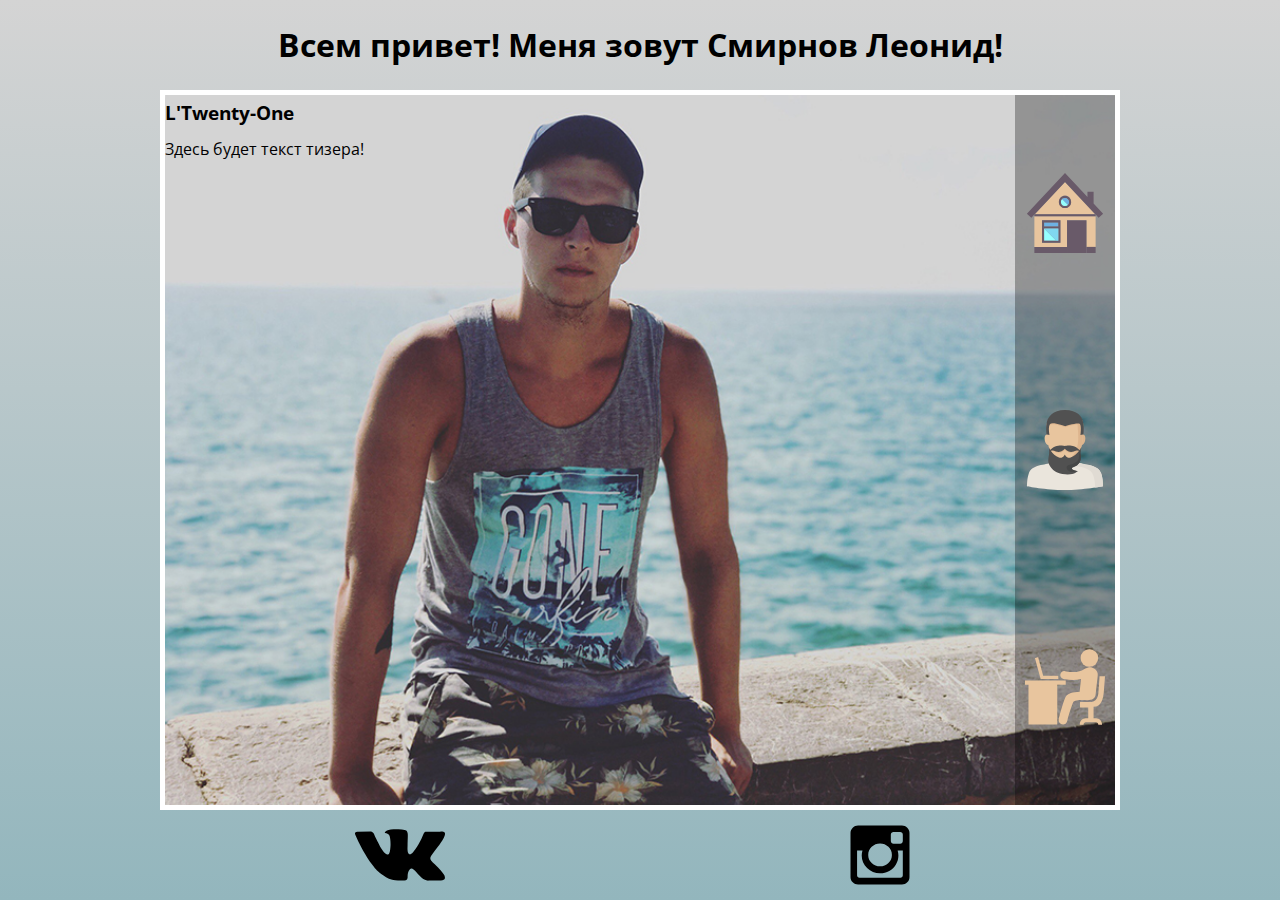
==== commit 79bda199: "Add files via upload" ====
--- a/index.html
+++ b/index.html
@@ -71,7 +71,7 @@
                    <span class="visually-hidden">Вконтакте</span>
                </a></li>
 
-               <li><a href="" class="social-button social-button-inst" target="_blank">
+               <li><a href="https://www.instagram.com/lv21lv/" class="social-button social-button-inst" target="_blank">
                    <span class="visually-hidden">Инстаграм</span>
                </a></li>
             </ul>
--- a/css/style.css
+++ b/css/style.css
@@ -83,6 +83,14 @@
     background-repeat: no-repeat;
     background-size: cover;
     cursor: pointer;
+    
+    transform: scale(0.8);
+    transition-duration: 0.2s;
+}
+
+.controls label:hover {
+    transform: scale(1);
+    transition-duration: 0.2s;
 }
 
 .controls label:nth-of-type(1) {
@@ -120,8 +128,8 @@
 }
 
 .about-me {
-    height: 100%;
     display: none;
+    height: 100%;
     flex-direction: column;
     padding-right: 100px;
     
@@ -141,8 +149,8 @@
 }
 
 .projects {
-    height: 100%;
     display: none;
+    height: 100%;
     flex-direction: column;
     padding-right: 100px;
     
@@ -209,10 +217,28 @@
     height: 100%;
 }
 
+@keyframes block-move {
+    0% {
+        opacity: 0;
+        transform: translateY(-1000px);
+    }
+    
+    70% {
+        opacity: 0.5;
+    }
+    
+    100% {
+        opacity: 1;
+        transform: translateY(0);
+    }
+}
+
 .home:checked ~ .main-block .teaser,
 .me:checked ~ .main-block .about-me,
 .sites:checked ~ .main-block .projects {
     display: flex;
+    animation-name: block-move;
+    animation-duration: 0.3s;
 }
 
 .main-footer {
